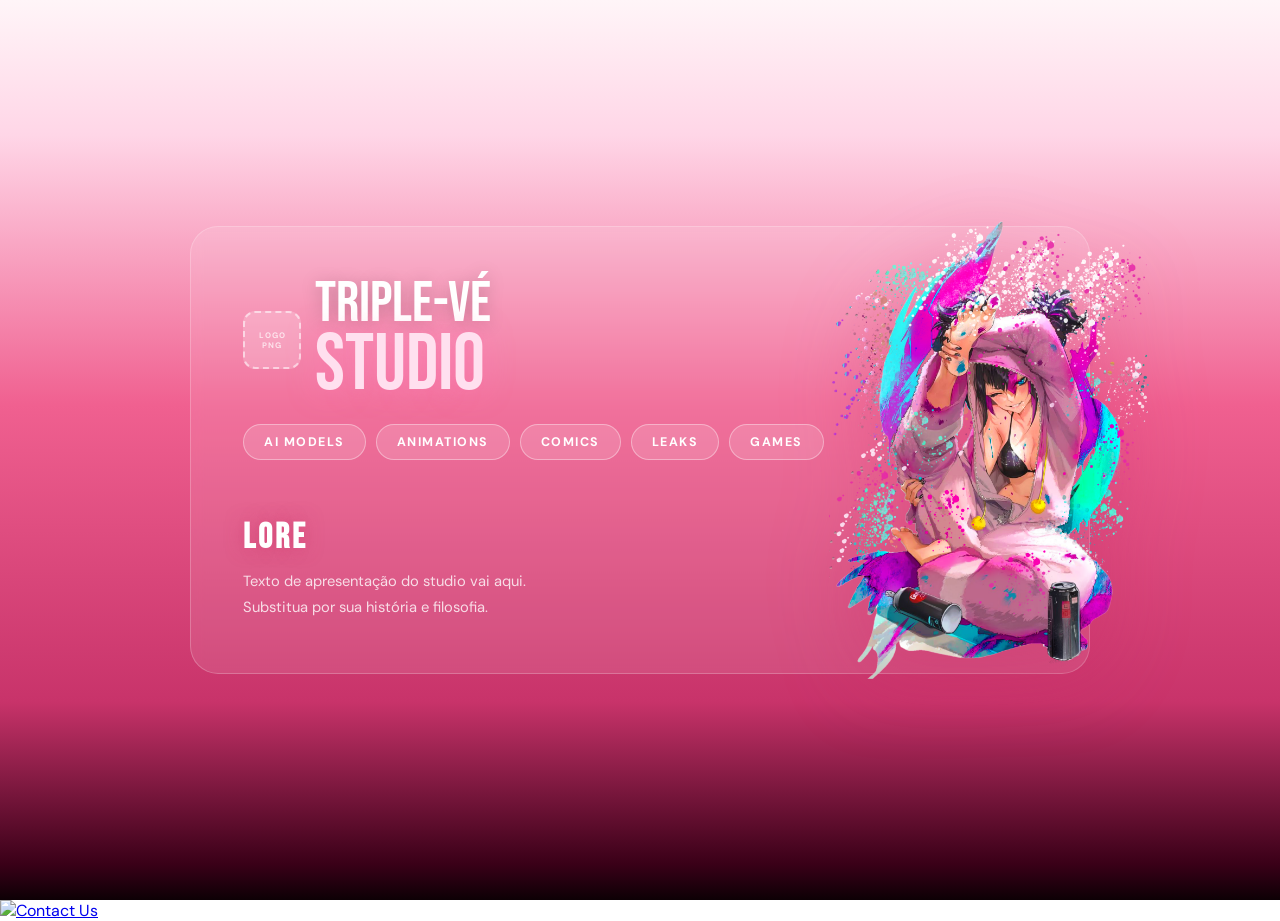
==== index.html @ 4a8bce0b "Update index.html" ====
<!DOCTYPE html>
<html lang="en">
<head>
    <meta charset="UTF-8">
    <meta name="viewport" content="width=device-width, initial-scale=1.0">
    <title>Triple-vé Studio</title>
    <link rel="stylesheet" href="style.css">
</head>
<body>

<div class="home-wrapper">

    <!-- Card central com personagem saindo pela direita -->
    <div class="home-card">

        <!-- Lado esquerdo: título + nav + lore -->
        <div class="home-card-left">
            <a href="index.html" class="plaque-home">
                <div class="plaque-placeholder">LOGO<br>PNG</div>
                <div class="home-title">
                    Triple-vé<br><strong>Studio</strong>
                </div>
            </a>

            <nav class="home-nav">
                <a href="ai-models.html" class="btn">AI Models</a>
                <a href="animations.html" class="btn">Animations</a>
                <a href="comics.html" class="btn">Comics</a>
                <a href="leaks.html" class="btn">Leaks</a>
                <a href="games.html" class="btn">Games</a>
            </nav>

            <div style="margin-top:32px;">
                <h2 style="font-family:'Bebas Neue',sans-serif;font-size:2.2rem;color:#fff;letter-spacing:3px;margin-bottom:10px;text-shadow:0 0 18px rgba(200,50,100,0.5);">LORE</h2>
                <p class="page-desc">Texto de apresentação do studio vai aqui.<br>Substitua por sua história e filosofia.</p>
            </div>
        </div>

        <!-- Personagem: metade dentro, metade fora do card, lado direito -->
        <div class="home-card-character">
            <img src="mascot_home.png" alt="Triple-vé Mascot">
        </div>

    </div>

</div>

<!-- Contact fixo -->
<a href="contact.html">
    <img src="contact_girls.png" class="contact-fixed" alt="Contact Us">
</a>

</body>
</html>
---- style.css ----
@import url('https://fonts.googleapis.com/css2?family=Bebas+Neue&family=DM+Sans:wght@400;700&display=swap');

/* ── Reset ─────────────────────────────────────────── */
*, *::before, *::after { box-sizing: border-box; margin: 0; padding: 0; }

/* ── Gradiente global ───────────────────────────────── */
body, html {
    min-height: 100%;
    font-family: 'DM Sans', sans-serif;
    background: linear-gradient(
        to bottom,
        #fff5f8 0%,
        #ffd6e7 15%,
        #f06090 45%,
        #c8336a 78%,
        #3a0018 96%,
        #0d0005 100%
    );
    background-attachment: fixed;
}

/* ── Contact fixo — menos colado no canto ───────────── */
.contact-fixed-placeholder {
    position: fixed;
    bottom: 32px;
    right: 60px;      /* menos extremo que 24px */
    z-index: 999;
    width: 100px;
    height: 100px;
    background: rgba(255,255,255,0.15);
    border: 2px dashed rgba(255,255,255,0.5);
    border-radius: 16px;
    display: flex;
    flex-direction: column;
    align-items: center;
    justify-content: center;
    color: white;
    font-size: 0.62rem;
    font-weight: 700;
    letter-spacing: 1px;
    text-transform: uppercase;
    text-align: center;
    text-decoration: none;
    gap: 5px;
    transition: background 0.25s, transform 0.2s;
}
.contact-fixed-placeholder span.icon { font-size: 1.5rem; }
.contact-fixed-placeholder:hover {
    background: rgba(255,80,140,0.35);
    transform: translateY(-4px);
}

/* ════════════════════════════════════════════════════
   HOME PAGE — card central, personagem à direita
════════════════════════════════════════════════════ */
.home-wrapper {
    min-height: 100vh;
    display: flex;
    align-items: center;
    justify-content: center;
    padding: 48px 40px;
}

/* Card principal — glassmorphism */
.home-card {
    position: relative;
    display: flex;
    align-items: center;
    max-width: 900px;
    width: 100%;
    background: rgba(255,255,255,0.11);
    backdrop-filter: blur(6px);
    -webkit-backdrop-filter: blur(6px);
    border: 1px solid rgba(255,255,255,0.22);
    border-radius: 28px;
    padding: 52px 280px 52px 52px; /* espaço à direita para a personagem */
    overflow: visible;
}

/* Conteúdo esquerdo */
.home-card-left {
    display: flex;
    flex-direction: column;
    gap: 24px;
    z-index: 2;
    flex: 1;
}

/* Plaquinha + título */
.plaque-home {
    display: flex;
    align-items: center;
    gap: 14px;
    text-decoration: none;
    transition: transform 0.25s;
}
.plaque-home:hover { transform: translateY(-3px); }
.plaque-placeholder {
    width: 58px;
    height: 58px;
    background: rgba(255,255,255,0.2);
    border: 2px dashed rgba(255,255,255,0.55);
    border-radius: 12px;
    display: flex;
    align-items: center;
    justify-content: center;
    font-size: 0.5rem;
    color: rgba(255,255,255,0.7);
    font-weight: 700;
    letter-spacing: 1px;
    text-transform: uppercase;
    text-align: center;
    flex-shrink: 0;
}
.home-title {
    font-family: 'Bebas Neue', sans-serif;
    font-size: 3.6rem;
    line-height: 0.88;
    color: #fff;
    text-shadow: 0 2px 18px rgba(0,0,0,0.2);
}
.home-title strong {
    display: block;
    font-size: 5rem;
    color: #ffe0ef;
    text-shadow: 0 0 28px rgba(255,120,180,0.55);
    font-weight: 400;
}

/* Nav */
.home-nav {
    display: flex;
    flex-wrap: nowrap;
    gap: 10px;
}

/* Personagem: metade dentro, metade fora do card, lado direito */
.home-card-character {
    position: absolute;
    right: -60px;       /* vaza para fora do card */
    top: 50%;
    transform: translateY(-50%);
    width: 320px;
    z-index: 3;
    pointer-events: none;
    filter: drop-shadow(0 16px 40px rgba(200,40,100,0.35));
}
.home-card-character img {
    width: 100%;
    height: auto;
    display: block;
}

/* ════════════════════════════════════════════════════
   PÁGINAS INTERNAS
════════════════════════════════════════════════════ */
.page-wrapper {
    min-height: 100vh;
    display: flex;
    flex-direction: column;
    padding-bottom: 100px;
}

/* Topbar */
.topbar {
    display: flex;
    align-items: center;
    gap: 28px;
    padding: 28px 60px 20px;
    z-index: 10;
}
.topbar-logo {
    display: flex;
    align-items: center;
    gap: 10px;
    text-decoration: none;
    transition: transform 0.22s;
    flex-shrink: 0;
}
.topbar-logo:hover { transform: translateY(-2px); }
.topbar-logo-placeholder {
    width: 44px;
    height: 44px;
    background: rgba(255,255,255,0.18);
    border: 2px dashed rgba(255,255,255,0.5);
    border-radius: 10px;
    display: flex;
    align-items: center;
    justify-content: center;
    font-size: 0.5rem;
    color: rgba(255,255,255,0.7);
    font-weight: 700;
    letter-spacing: 1px;
    text-transform: uppercase;
    text-align: center;
}
.topbar-title {
    font-family: 'Bebas Neue', sans-serif;
    font-size: 1.4rem;
    color: #fff;
    line-height: 1;
    text-shadow: 0 0 14px rgba(200,50,100,0.4);
}
.topbar-title span { color: #ffd0e8; }
.topbar-nav { display: flex; gap: 10px; flex-wrap: nowrap; }

/* Botões */
.btn {
    background: rgba(255,255,255,0.14);
    color: white;
    text-decoration: none;
    padding: 9px 20px;
    border-radius: 30px;
    font-weight: 700;
    font-size: 0.78rem;
    letter-spacing: 1.5px;
    text-transform: uppercase;
    border: 1.5px solid rgba(255,255,255,0.38);
    transition: background 0.22s, transform 0.18s, border-color 0.22s;
    white-space: nowrap;
}
.btn:hover {
    background: rgba(220,50,110,0.5);
    border-color: rgba(255,200,230,0.65);
    transform: translateY(-3px);
}
.btn.active {
    background: rgba(220,50,110,0.38);
    border-color: rgba(255,255,255,0.6);
}

/* Layout body das páginas internas */
.page-body {
    display: flex;
    flex: 1;
    gap: 0;
    padding: 0 60px;
    position: relative;
}

.page-left {
    width: 300px;
    flex-shrink: 0;
    padding-right: 40px;
    z-index: 2;
}
.page-section-title {
    font-family: 'Bebas Neue', sans-serif;
    font-size: 3.8rem;
    color: #fff;
    letter-spacing: 2px;
    line-height: 0.9;
    margin-bottom: 20px;
    text-shadow: 0 0 22px rgba(200,50,100,0.45);
}
.page-desc {
    color: rgba(255,255,255,0.8);
    font-size: 0.92rem;
    line-height: 1.75;
}
.page-right {
    flex: 1;
    z-index: 2;
}

/* ── AI MODELS: diagonal, mais centralizado ─────── */
.models-diagonal {
    display: flex;
    flex-direction: column;
    gap: 48px;
    padding-top: 8px;
    /* centraliza no espaço disponível */
    align-items: center;
}

.model-duo {
    display: flex;
    align-items: center;
    gap: 32px;
    width: 90%;          /* não vai até a borda */
}
.model-duo--left  { align-self: flex-start; margin-left: 5%; }
.model-duo--right { align-self: flex-end;   margin-right: 5%; }

/* Foto maior */
.model-big-thumb {
    flex-shrink: 0;
    width: 260px;
    height: 320px;
    background: rgba(255,255,255,0.12);
    border: 2px dashed rgba(255,255,255,0.4);
    border-radius: 18px;
    display: flex;
    align-items: center;
    justify-content: center;
    font-size: 0.65rem;
    color: rgba(255,255,255,0.6);
    font-weight: 700;
    text-transform: uppercase;
    letter-spacing: 1px;
    text-align: center;
    overflow: hidden;
}
.model-big-thumb img {
    width: 100%;
    height: 100%;
    object-fit: cover;
    border-radius: 16px;
}

.model-duo-info {
    display: flex;
    flex-direction: column;
    gap: 10px;
}
.model-duo-name {
    font-family: 'Bebas Neue', sans-serif;
    font-size: 2.6rem;
    color: #fff;
    letter-spacing: 2px;
    line-height: 1;
    text-shadow: 0 0 16px rgba(200,50,100,0.4);
}
.model-duo-desc {
    color: rgba(255,255,255,0.75);
    font-size: 0.88rem;
    line-height: 1.6;
    max-width: 240px;
}
.model-links { display: flex; gap: 10px; flex-wrap: wrap; }
.model-link {
    font-size: 0.72rem;
    font-weight: 700;
    letter-spacing: 1px;
    text-transform: uppercase;
    color: #fff;
    text-decoration: none;
    padding: 6px 16px;
    border-radius: 20px;
    border: 1.5px solid rgba(255,255,255,0.35);
    background: rgba(255,255,255,0.1);
    transition: background 0.2s, transform 0.15s;
}
.model-link:hover {
    background: rgba(220,50,110,0.45);
    transform: translateY(-2px);
}

/* ── ANIMATIONS ─────────────────────────────────── */
.anim-showcase {
    display: grid;
    grid-template-columns: 1fr 1fr;
    gap: 16px;
}
.anim-slot {
    background: rgba(255,255,255,0.1);
    border: 2px dashed rgba(255,255,255,0.35);
    border-radius: 14px;
    aspect-ratio: 16/9;
    display: flex;
    align-items: center;
    justify-content: center;
    color: rgba(255,255,255,0.55);
    font-size: 0.7rem;
    font-weight: 700;
    text-transform: uppercase;
    letter-spacing: 1px;
    text-align: center;
}

/* ── COMICS ─────────────────────────────────────── */
.comics-grid {
    display: grid;
    grid-template-columns: repeat(3, 1fr);
    gap: 12px;
}
.comic-panel {
    background: rgba(255,255,255,0.1);
    border: 2px dashed rgba(255,255,255,0.3);
    border-radius: 10px;
    aspect-ratio: 3/4;
    display: flex;
    align-items: center;
    justify-content: center;
    color: rgba(255,255,255,0.5);
    font-size: 0.65rem;
    font-weight: 700;
    text-transform: uppercase;
    letter-spacing: 1px;
}

/* ── SNEAK PEEKS ─────────────────────────────────── */
.sneak-frame {
    background: rgba(255,255,255,0.08);
    border: 2px solid rgba(255,200,230,0.35);
    border-radius: 20px;
    padding: 24px;
    box-shadow: 0 0 40px rgba(220,50,110,0.2), inset 0 0 30px rgba(255,255,255,0.04);
}
.sneak-grid {
    display: grid;
    grid-template-columns: 1fr 1fr;
    gap: 14px;
}
.sneak-slot {
    background: rgba(255,255,255,0.1);
    border: 2px dashed rgba(255,200,230,0.4);
    border-radius: 12px;
    aspect-ratio: 16/10;
    display: flex;
    align-items: center;
    justify-content: center;
    color: rgba(255,220,235,0.6);
    font-size: 0.65rem;
    font-weight: 700;
    text-transform: uppercase;
    letter-spacing: 1px;
}

/* ── GAMES ───────────────────────────────────────── */
.games-embed-area { display: flex; flex-direction: column; gap: 16px; }
.games-embed-slot {
    background: rgba(255,255,255,0.08);
    border: 2px dashed rgba(255,255,255,0.3);
    border-radius: 16px;
    height: 200px;
    display: flex;
    align-items: center;
    justify-content: center;
    color: rgba(255,255,255,0.5);
    font-size: 0.72rem;
    font-weight: 700;
    text-transform: uppercase;
    letter-spacing: 1px;
    text-align: center;
}
.games-embed-slot iframe {
    width: 100%;
    height: 100%;
    border: none;
    border-radius: 14px;
}

/* ── Responsivo ──────────────────────────────────── */
@media (max-width: 900px) {
    .home-card { padding: 40px 40px 220px 40px; }
    .home-card-character { right: 50%; top: auto; bottom: -60px; transform: translateX(50%); width: 260px; }
    .page-body { flex-direction: column; padding: 0 24px; }
    .page-left { width: 100%; padding-right: 0; margin-bottom: 28px; }
    .topbar { padding: 20px 24px 14px; flex-wrap: wrap; }
    .model-duo { flex-direction: column; width: 100%; }
    .model-duo--left, .model-duo--right { align-self: center; margin: 0; }
    .comics-grid { grid-template-columns: repeat(2,1fr); }
    .anim-showcase { grid-template-columns: 1fr; }
}
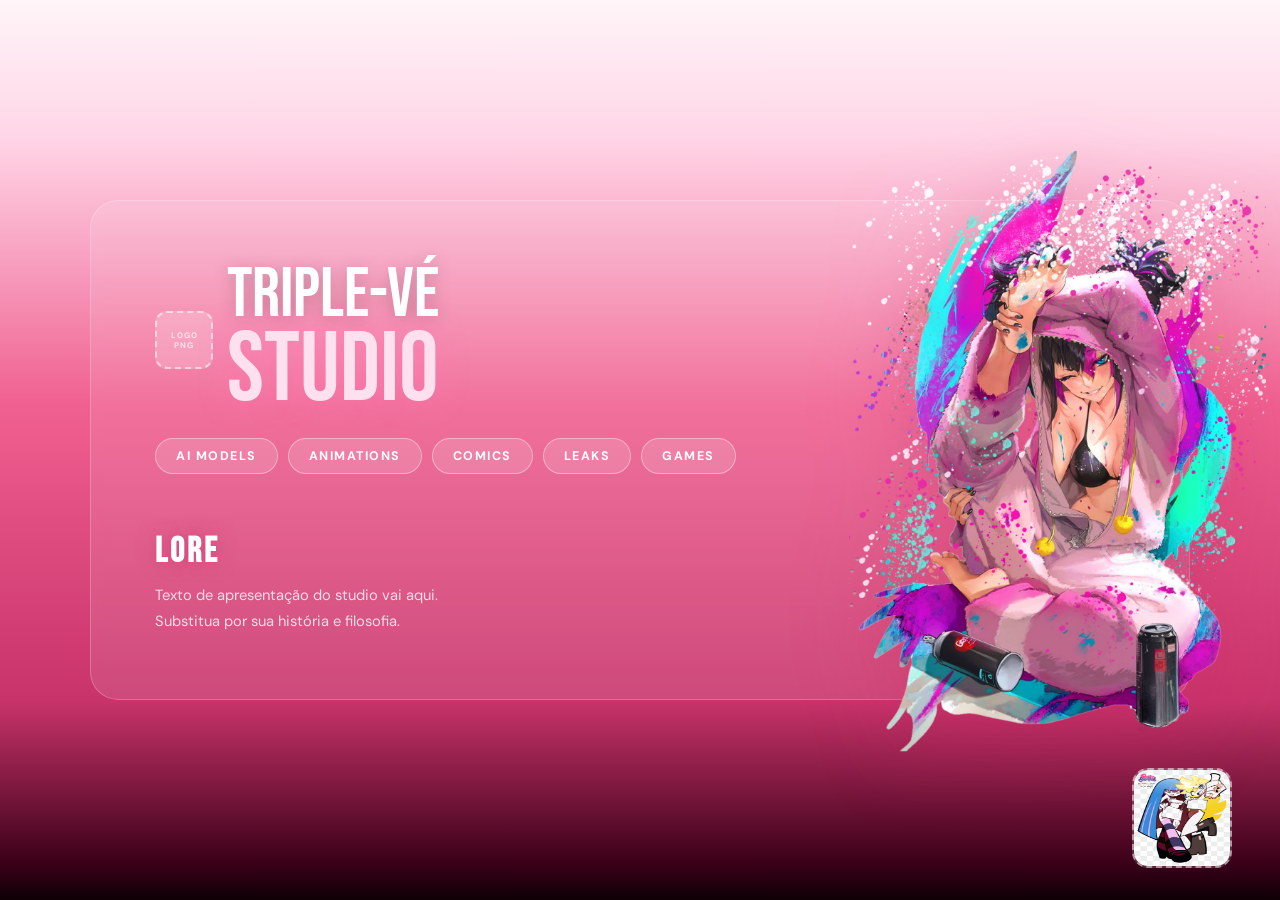
==== commit 8a954a9a: "Update index.html" ====
--- a/index.html
+++ b/index.html
@@ -47,7 +47,7 @@
 
 <!-- Contact fixo -->
 <a href="contact.html">
-    <img src="contact_girls.png" class="contact-fixed" alt="Contact Us">
+  <img src="contact_girls.png" class="contact-fixed-placeholder" alt="Contact Us">
 </a>
 
 </body>
--- a/style.css
+++ b/style.css
@@ -19,14 +19,17 @@
     background-attachment: fixed;
 }
 
-/* ── Contact fixo — menos colado no canto ───────────── */
+/* ── Contact fixo — canto inferior direito, sempre visível ── */
 .contact-fixed-placeholder {
-    position: fixed;
-    bottom: 32px;
-    right: 60px;      /* menos extremo que 24px */
-    z-index: 999;
+    position: fixed !important;
+    bottom: 32px !important;
+    right: 48px !important;
+    left: auto !important;
+    top: auto !important;
+    z-index: 9999;
     width: 100px;
     height: 100px;
+    transform: none !important;
     background: rgba(255,255,255,0.15);
     border: 2px dashed rgba(255,255,255,0.5);
     border-radius: 16px;
@@ -59,6 +62,7 @@
     align-items: center;
     justify-content: center;
     padding: 48px 40px;
+    position: static;
 }
 
 /* Card principal — glassmorphism */
@@ -66,14 +70,14 @@
     position: relative;
     display: flex;
     align-items: center;
-    max-width: 900px;
+    max-width: 1100px;
     width: 100%;
     background: rgba(255,255,255,0.11);
     backdrop-filter: blur(6px);
     -webkit-backdrop-filter: blur(6px);
     border: 1px solid rgba(255,255,255,0.22);
     border-radius: 28px;
-    padding: 52px 280px 52px 52px; /* espaço à direita para a personagem */
+    padding: 64px 360px 64px 64px;
     overflow: visible;
 }
 
@@ -114,14 +118,14 @@
 }
 .home-title {
     font-family: 'Bebas Neue', sans-serif;
-    font-size: 3.6rem;
+    font-size: 4.4rem;
     line-height: 0.88;
     color: #fff;
     text-shadow: 0 2px 18px rgba(0,0,0,0.2);
 }
 .home-title strong {
     display: block;
-    font-size: 5rem;
+    font-size: 6.2rem;
     color: #ffe0ef;
     text-shadow: 0 0 28px rgba(255,120,180,0.55);
     font-weight: 400;
@@ -137,10 +141,10 @@
 /* Personagem: metade dentro, metade fora do card, lado direito */
 .home-card-character {
     position: absolute;
-    right: -60px;       /* vaza para fora do card */
+    right: -80px;
     top: 50%;
     transform: translateY(-50%);
-    width: 320px;
+    width: 420px;
     z-index: 3;
     pointer-events: none;
     filter: drop-shadow(0 16px 40px rgba(200,40,100,0.35));
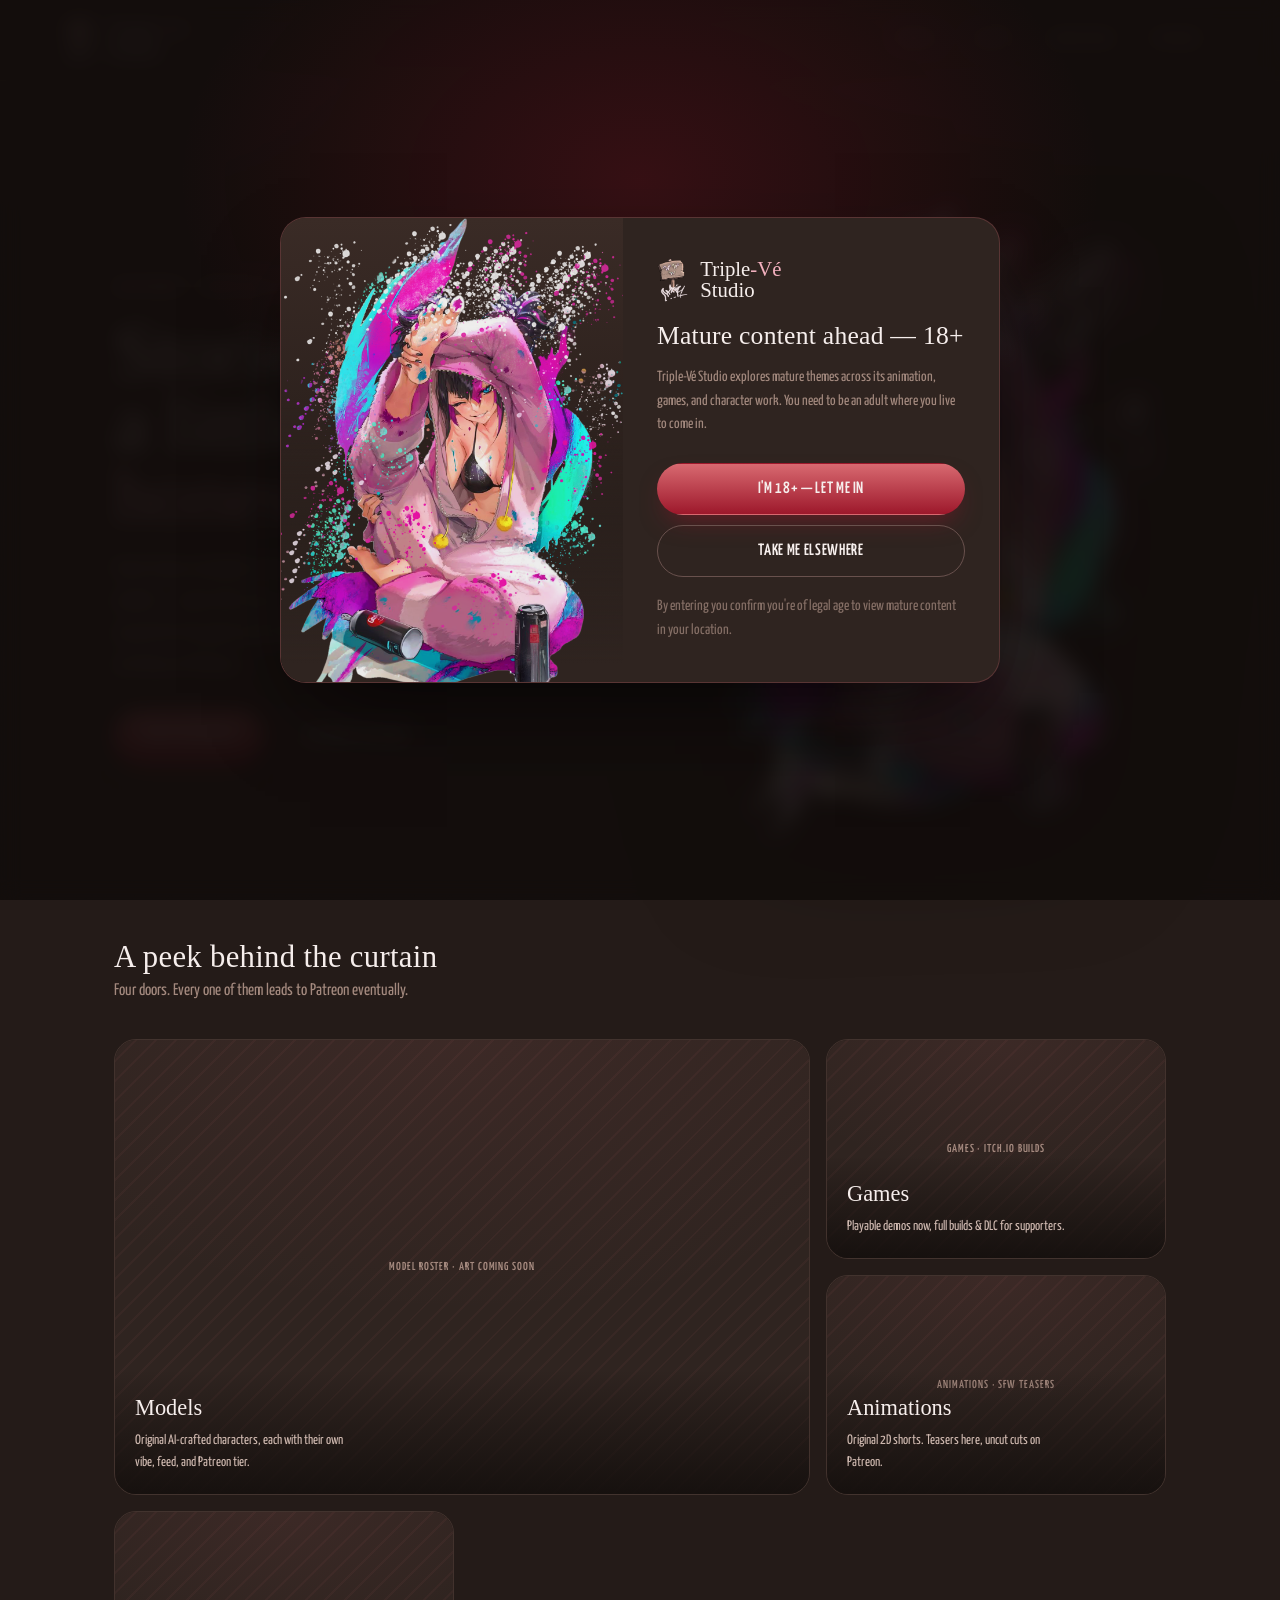
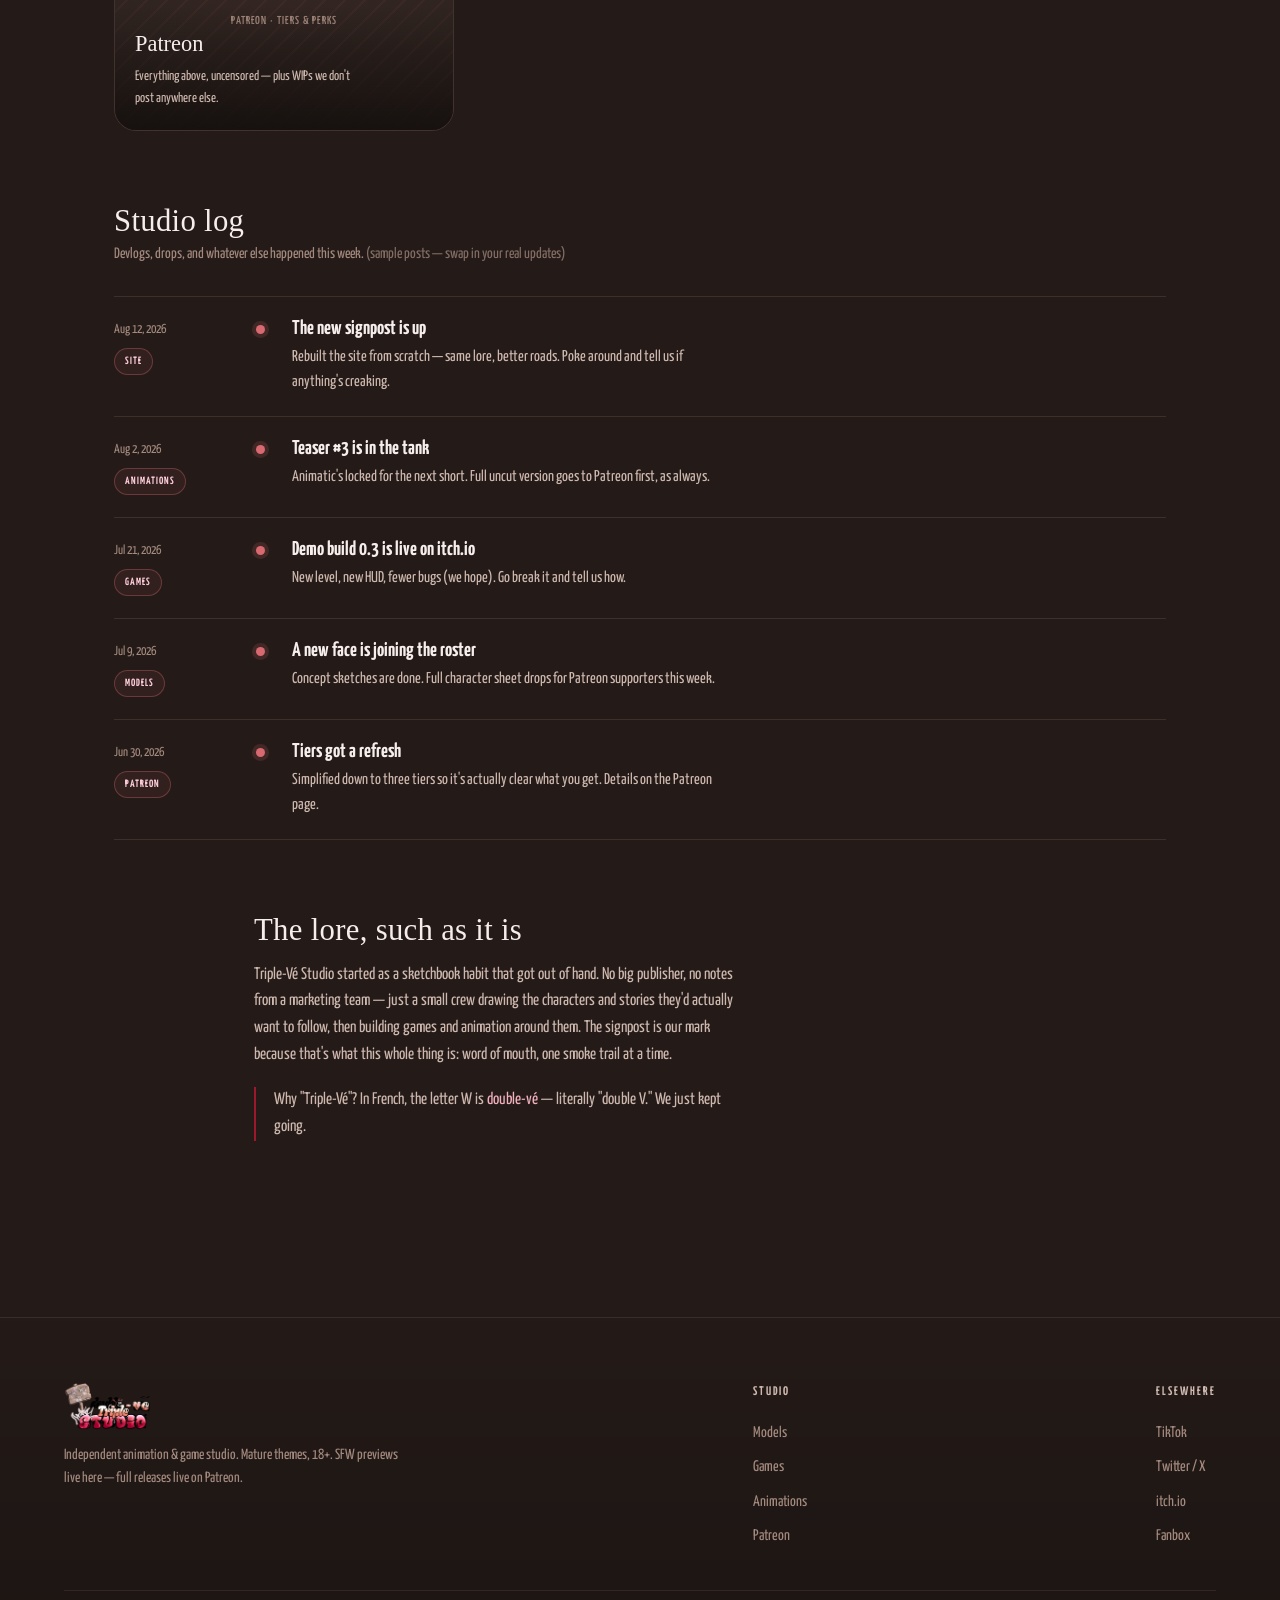
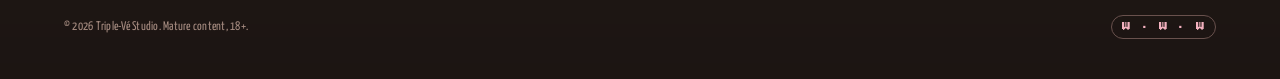
==== commit 1aab0baf: "Add files via upload" ====
--- a/index.html
+++ b/index.html
@@ -1,54 +1,224 @@
 <!DOCTYPE html>
 <html lang="en">
 <head>
-    <meta charset="UTF-8">
-    <meta name="viewport" content="width=device-width, initial-scale=1.0">
-    <title>Triple-vé Studio</title>
-    <link rel="stylesheet" href="style.css">
+<meta charset="UTF-8">
+<meta name="viewport" content="width=device-width, initial-scale=1.0">
+<title>Triple-Vé Studio — Indie Animation &amp; Game Studio</title>
+<meta name="description" content="Triple-Vé Studio: independent animation, games, and original character models — plus the studio log. SFW peeks here, full releases on Patreon. Mature themes, 18+.">
+<link rel="icon" type="image/png" sizes="32x32" href="assets/img/favicon-32.png">
+<link rel="icon" type="image/png" sizes="16x16" href="assets/img/favicon-16.png">
+<link rel="apple-touch-icon" sizes="180x180" href="assets/img/favicon-180.png">
+<link rel="stylesheet" href="assets/css/style.css">
+<link rel="stylesheet" href="assets/css/pages.css">
 </head>
 <body>
 
-<div class="home-wrapper">
-
-    <!-- Card central com personagem saindo pela direita -->
-    <div class="home-card">
-
-        <!-- Lado esquerdo: título + nav + lore -->
-        <div class="home-card-left">
-            <a href="index.html" class="plaque-home">
-                <div class="plaque-placeholder">LOGO<br>PNG</div>
-                <div class="home-title">
-                    Triple-vé<br><strong>Studio</strong>
-                </div>
-            </a>
-
-            <nav class="home-nav">
-                <a href="ai-models.html" class="btn">AI Models</a>
-                <a href="animations.html" class="btn">Animations</a>
-                <a href="comics.html" class="btn">Comics</a>
-                <a href="leaks.html" class="btn">Leaks</a>
-                <a href="games.html" class="btn">Games</a>
-            </nav>
-
-            <div style="margin-top:32px;">
-                <h2 style="font-family:'Bebas Neue',sans-serif;font-size:2.2rem;color:#fff;letter-spacing:3px;margin-bottom:10px;text-shadow:0 0 18px rgba(200,50,100,0.5);">LORE</h2>
-                <p class="page-desc">Texto de apresentação do studio vai aqui.<br>Substitua por sua história e filosofia.</p>
-            </div>
-        </div>
-
-        <!-- Personagem: metade dentro, metade fora do card, lado direito -->
-        <div class="home-card-character">
-            <img src="mascot_home.png" alt="Triple-vé Mascot">
-        </div>
-
-    </div>
-
+<!-- ═══ AGE GATE ═══ -->
+<div class="age-gate" role="dialog" aria-modal="true" aria-labelledby="gate-title">
+  <div class="age-gate-card">
+    <div class="age-gate-art"><img src="assets/img/mascot-home.png" alt="" role="presentation"></div>
+    <div class="age-gate-body">
+      <a href="index.html" class="brand" tabindex="-1" aria-hidden="true">
+        <img src="assets/img/icon.png" alt="">
+        <span class="brand-word">Triple<em>-Vé</em><br>Studio</span>
+      </a>
+      <h2 id="gate-title">Mature content ahead — 18+</h2>
+      <p>Triple-Vé Studio explores mature themes across its animation, games, and character work. You need to be an adult where you live to come in.</p>
+      <div class="age-gate-actions">
+        <button type="button" class="btn btn--accent" data-gate-enter>I'm 18+ — Let me in</button>
+        <button type="button" class="btn btn--ghost" data-gate-exit>Take me elsewhere</button>
+      </div>
+      <p class="age-gate-fine">By entering you confirm you're of legal age to view mature content in your location.</p>
+    </div>
+  </div>
 </div>
 
-<!-- Contact fixo -->
-<a href="contact.html">
-  <img src="contact_girls.png" class="contact-fixed-placeholder" alt="Contact Us">
+<!-- ═══ HEADER ═══ -->
+<header class="site-header">
+  <a href="index.html" class="brand">
+    <img src="assets/img/icon.png" alt="">
+    <span class="brand-word">Triple<em>-Vé</em><br>Studio</span>
+  </a>
+  <button class="nav-toggle" aria-label="Toggle menu"><span></span></button>
+  <nav class="nav">
+    <a href="models.html">Models</a>
+    <a href="games.html">Games</a>
+    <a href="animations.html">Animations</a>
+    <a href="patreon.html" class="nav-cta">Patreon</a>
+  </nav>
+</header>
+
+<main>
+
+  <!-- ═══ HERO ═══ -->
+  <section class="hero">
+    <div class="hero-copy">
+      <p class="hero-kicker">Independent · Animation &amp; Game Studio · 18+</p>
+      <h1 class="hero-title">Stories drawn<br>a little too <em>honestly.</em></h1>
+      <p class="hero-lead">
+        Hand-drawn animation, character-driven games, and original models —
+        made after hours, funded by whoever sticks around for the good stuff.
+        What's here is the SFW cut. The rest lives on Patreon.
+      </p>
+      <div class="hero-actions">
+        <a href="patreon.html" class="btn btn--accent">Join the Patreon</a>
+        <a href="#peek" class="btn btn--ghost">See what we make ↓</a>
+      </div>
+    </div>
+    <div class="hero-art">
+      <img src="assets/img/mascot-home.png" alt="Triple-Vé Studio mascot, the studio's home key art">
+    </div>
+  </section>
+
+  <!-- ═══ PEEK STRIP ═══ -->
+  <section class="peek container" id="peek">
+    <h2>A peek behind the curtain</h2>
+    <p class="peek-sub">Four doors. Every one of them leads to Patreon eventually.</p>
+
+    <div class="peek-shelf">
+      <a class="peek-tile peek-tile--wide" href="models.html">
+        <span class="peek-tile-media" data-placeholder="Model roster · art coming soon"></span>
+        <span class="peek-tile-label">
+          <span class="peek-tile-name">Models</span>
+          <span class="peek-tile-desc">Original AI-crafted characters, each with their own vibe, feed, and Patreon tier.</span>
+        </span>
+      </a>
+      <a class="peek-tile" href="games.html">
+        <span class="peek-tile-media" data-placeholder="Games · itch.io builds"></span>
+        <span class="peek-tile-label">
+          <span class="peek-tile-name">Games</span>
+          <span class="peek-tile-desc">Playable demos now, full builds &amp; DLC for supporters.</span>
+        </span>
+      </a>
+      <a class="peek-tile" href="animations.html">
+        <span class="peek-tile-media" data-placeholder="Animations · SFW teasers"></span>
+        <span class="peek-tile-label">
+          <span class="peek-tile-name">Animations</span>
+          <span class="peek-tile-desc">Original 2D shorts. Teasers here, uncut cuts on Patreon.</span>
+        </span>
+      </a>
+      <a class="peek-tile" href="patreon.html">
+        <span class="peek-tile-media" data-placeholder="Patreon · tiers &amp; perks"></span>
+        <span class="peek-tile-label">
+          <span class="peek-tile-name">Patreon</span>
+          <span class="peek-tile-desc">Everything above, uncensored — plus WIPs we don't post anywhere else.</span>
+        </span>
+      </a>
+    </div>
+  </section>
+
+  <!-- ═══ STUDIO LOG — the landing page doubles as the news page ═══ -->
+  <section class="studio-log container" id="log">
+    <div class="log-head">
+      <h2>Studio log</h2>
+      <p class="log-sub">Devlogs, drops, and whatever else happened this week. <span class="log-note">(sample posts — swap in your real updates)</span></p>
+    </div>
+
+    <ul class="log-list">
+      <li class="log-post">
+        <div class="log-meta">
+          <time>Aug 12, 2026</time>
+          <span class="log-tag">Site</span>
+        </div>
+        <div class="log-body">
+          <h3>The new signpost is up</h3>
+          <p>Rebuilt the site from scratch — same lore, better roads. Poke around and tell us if anything's creaking.</p>
+        </div>
+      </li>
+      <li class="log-post">
+        <div class="log-meta">
+          <time>Aug 2, 2026</time>
+          <span class="log-tag">Animations</span>
+        </div>
+        <div class="log-body">
+          <h3>Teaser #3 is in the tank</h3>
+          <p>Animatic's locked for the next short. Full uncut version goes to Patreon first, as always.</p>
+        </div>
+      </li>
+      <li class="log-post">
+        <div class="log-meta">
+          <time>Jul 21, 2026</time>
+          <span class="log-tag">Games</span>
+        </div>
+        <div class="log-body">
+          <h3>Demo build 0.3 is live on itch.io</h3>
+          <p>New level, new HUD, fewer bugs (we hope). Go break it and tell us how.</p>
+        </div>
+      </li>
+      <li class="log-post">
+        <div class="log-meta">
+          <time>Jul 9, 2026</time>
+          <span class="log-tag">Models</span>
+        </div>
+        <div class="log-body">
+          <h3>A new face is joining the roster</h3>
+          <p>Concept sketches are done. Full character sheet drops for Patreon supporters this week.</p>
+        </div>
+      </li>
+      <li class="log-post">
+        <div class="log-meta">
+          <time>Jun 30, 2026</time>
+          <span class="log-tag">Patreon</span>
+        </div>
+        <div class="log-body">
+          <h3>Tiers got a refresh</h3>
+          <p>Simplified down to three tiers so it's actually clear what you get. Details on the Patreon page.</p>
+        </div>
+      </li>
+    </ul>
+  </section>
+
+  <!-- ═══ LORE ═══ -->
+  <section class="lore container">
+    <h2>The lore, such as it is</h2>
+    <p>
+      Triple-Vé Studio started as a sketchbook habit that got out of hand.
+      No big publisher, no notes from a marketing team — just a small crew drawing
+      the characters and stories they'd actually want to follow, then building
+      games and animation around them. The signpost is our mark because that's
+      what this whole thing is: word of mouth, one smoke trail at a time.
+    </p>
+    <p class="lore-aside">
+      Why "Triple-Vé"? In French, the letter W is <em>double-vé</em> — literally
+      "double V." We just kept going.
+    </p>
+  </section>
+
+</main>
+
+<!-- ═══ FOOTER ═══ -->
+<footer class="site-footer">
+  <div class="footer-grid">
+    <div class="footer-brand">
+      <img src="assets/img/logo.png" alt="Triple-Vé Studio">
+      <p>Independent animation &amp; game studio. Mature themes, 18+. SFW previews live here — full releases live on Patreon.</p>
+    </div>
+    <div class="footer-col">
+      <h4>Studio</h4>
+      <a href="models.html">Models</a>
+      <a href="games.html">Games</a>
+      <a href="animations.html">Animations</a>
+      <a href="patreon.html">Patreon</a>
+    </div>
+    <div class="footer-col">
+      <h4>Elsewhere</h4>
+      <a href="#" target="_blank" rel="noopener">TikTok</a>
+      <a href="#" target="_blank" rel="noopener">Twitter / X</a>
+      <a href="#" target="_blank" rel="noopener">itch.io</a>
+      <a href="#" target="_blank" rel="noopener">Fanbox</a>
+    </div>
+  </div>
+  <div class="footer-bottom">
+    <span>© 2026 Triple-Vé Studio. Mature content, 18+.</span>
+    <span class="tag">W · W · W</span>
+  </div>
+</footer>
+
+<a href="patreon.html#contact" class="contact-fab" data-particles>
+  <span class="fab-chip">Contact us</span>
+  <img class="fab-art" src="assets/img/contact-cta.png" alt="Contact Triple-Vé Studio">
 </a>
 
+<script src="assets/js/main.js"></script>
 </body>
 </html>
--- a/assets/css/style.css
+++ b/assets/css/style.css
@@ -0,0 +1,364 @@
+/* ════════════════════════════════════════════════════════════════
+   TRIPLE-VÉ STUDIO — Design System
+   Source of truth: Triple_Ve_Studio__Brand_Book.pdf (v.01)
+   Fonts:  Yanone Kaffeesatz (body/UI) · Fontdiner Swanky (display)
+           SGK100 stands in as Press Start 2P until the licensed
+           pixel font ships — see "GAMING FEATURES" block below.
+════════════════════════════════════════════════════════════════ */
+
+@import url('https://fonts.googleapis.com/css2?family=Yanone+Kaffeesatz:wght@300;400;500;600;700&family=Fontdiner+Swanky&family=Press+Start+2P&display=swap');
+
+:root{
+  /* ── Neutrals — Browns (brand book §03) ──────────────────── */
+  --brown-950:#241b18;   /* extended: near-black ink, page bg   */
+  --brown-900:#2f2420;   /* extended: elevated ink              */
+  --brown-800:#50413c;   /* brand — panels, header fill         */
+  --brown-700:#69514d;   /* brand — borders, secondary surfaces */
+  --brown-600:#896b60;   /* brand — muted icons, dividers       */
+  --brown-400:#bea497;   /* brand — muted text on dark          */
+  --brown-300:#cdb7ae;   /* brand — secondary text on dark      */
+  --brown-200:#e2d3ce;   /* brand — text on light surfaces      */
+  --brown-100:#f6eeec;   /* brand — page bg (light surfaces)    */
+
+  /* ── Accents — Pinks (brand book §03) ─────────────────────── */
+  --pink-100:#f2e0d2;
+  --pink-200:#facad6;
+  --pink-300:#f2b0be;
+  --pink-400:#e6909b;
+  --pink-500:#d86970;
+  --pink-900:#9d182b;
+
+  /* ── Semantic tokens ───────────────────────────────────────── */
+  --bg:            var(--brown-950);
+  --bg-elevated:   var(--brown-900);
+  --surface:       var(--brown-800);
+  --surface-line:  var(--brown-700);
+  --text-hi:       var(--brown-100);
+  --text-lo:       var(--brown-300);
+  --text-muted:    #a3897e;
+  --accent:        var(--pink-500);
+  --accent-strong: var(--pink-900);
+  --accent-soft:   var(--pink-200);
+  --on-accent:     var(--brown-100);
+
+  /* ── Type ──────────────────────────────────────────────────── */
+  --font-display:'Fontdiner Swanky', 'Georgia', serif;
+  --font-body:'Yanone Kaffeesatz', 'Segoe UI', sans-serif;
+  --font-pixel:'Press Start 2P', monospace; /* SGK100 stand-in */
+
+  --fs-display: clamp(3rem, 3.4vw + 2rem, 5.6rem);
+  --fs-h1:      clamp(2.1rem, 1.6vw + 1.6rem, 3.1rem);
+  --fs-h2:      clamp(1.5rem, .9vw + 1.2rem, 2rem);
+  --fs-lead:    clamp(1.05rem, .3vw + 1rem, 1.25rem);
+  --fs-body:    1.05rem;
+  --fs-small:   .86rem;
+
+  /* ── Rhythm ────────────────────────────────────────────────── */
+  --radius-lg: 22px;
+  --radius-md: 14px;
+  --radius-sm: 9px;
+  --container: 1180px;
+  --edge: clamp(24px, 5vw, 64px);
+
+  --ease-out: cubic-bezier(.16,1,.3,1);
+}
+
+/* ── Reset ─────────────────────────────────────────────────────── */
+*,*::before,*::after{ box-sizing:border-box; margin:0; padding:0; }
+html{ color-scheme: dark; scroll-behavior:smooth; }
+img{ max-width:100%; display:block; }
+a{ color:inherit; }
+button{ font:inherit; color:inherit; }
+ul{ list-style:none; }
+
+body{
+  min-height:100vh;
+  font-family:var(--font-body);
+  font-size:var(--fs-body);
+  font-weight:400;
+  line-height:1.6;
+  color:var(--text-lo);
+  background: var(--bg);
+  background-image:
+    radial-gradient(60% 50% at 85% -10%, rgba(216,105,112,.14), transparent 60%),
+    radial-gradient(45% 40% at 5% 0%, rgba(190,164,151,.09), transparent 60%);
+  background-attachment: fixed;
+  overflow-x:hidden;
+}
+
+/* Grain — texture the surface belongs to, not decoration bolted on */
+body::before{
+  content:"";
+  position:fixed; inset:0;
+  pointer-events:none;
+  z-index:1;
+  opacity:.05;
+  mix-blend-mode:overlay;
+  background-image:url("data:image/svg+xml,%3Csvg xmlns='http://www.w3.org/2000/svg' width='140' height='140'%3E%3Cfilter id='n'%3E%3CfeTurbulence type='fractalNoise' baseFrequency='0.9' numOctaves='2' stitchTiles='stitch'/%3E%3C/filter%3E%3Crect width='100%25' height='100%25' filter='url(%23n)'/%3E%3C/svg%3E");
+}
+
+/* ── Browser surfaces — themed, not left to defaults ─────────────── */
+::selection{ background:var(--pink-900); color:var(--brown-100); }
+:focus-visible{ outline:2px solid var(--pink-300); outline-offset:3px; border-radius:4px; }
+::-webkit-scrollbar{ width:12px; height:12px; }
+::-webkit-scrollbar-track{ background:var(--brown-950); }
+::-webkit-scrollbar-thumb{ background:var(--brown-700); border-radius:8px; border:3px solid var(--brown-950); }
+::-webkit-scrollbar-thumb:hover{ background:var(--pink-900); }
+
+h1,h2,h3{ font-family:var(--font-display); font-weight:400; color:var(--text-hi); letter-spacing:.01em; line-height:.95; }
+
+.container{ max-width:var(--container); margin-inline:auto; padding-inline:var(--edge); }
+.eyebrow-none{ /* intentionally absent — headings carry their own weight */ }
+
+.visually-hidden{
+  position:absolute; width:1px; height:1px; overflow:hidden;
+  clip:rect(0 0 0 0); white-space:nowrap; border:0; padding:0; margin:-1px;
+}
+
+/* ════════════════════════════════════════════════════════════════
+   BUTTONS & LINKS
+════════════════════════════════════════════════════════════════ */
+.btn{
+  position:relative;
+  display:inline-flex; align-items:center; gap:8px;
+  font-family:var(--font-body); font-weight:600; font-size:1.02rem;
+  letter-spacing:.04em; text-transform:uppercase;
+  padding:12px 26px;
+  border-radius:999px;
+  border:1.5px solid var(--surface-line);
+  background:rgba(246,238,236,.04);
+  color:var(--text-hi);
+  text-decoration:none;
+  cursor:pointer;
+  transition:transform .35s var(--ease-out), border-color .25s, background .25s, box-shadow .35s var(--ease-out);
+  overflow:hidden;
+  isolation:isolate;
+}
+.btn:hover{
+  transform:translateY(-3px);
+  border-color:var(--pink-300);
+  background:rgba(216,105,112,.14);
+  box-shadow:0 14px 30px -12px rgba(157,24,43,.55);
+}
+.btn:active{ transform:translateY(-1px); }
+.btn--accent{
+  background:linear-gradient(180deg, var(--pink-500), var(--accent-strong));
+  border-color:transparent;
+  color:var(--brown-100);
+  box-shadow:0 12px 26px -10px rgba(157,24,43,.6);
+}
+.btn--accent:hover{ box-shadow:0 18px 34px -12px rgba(157,24,43,.75); border-color:transparent; }
+.btn--ghost{ background:transparent; }
+.btn--sm{ padding:8px 18px; font-size:.78rem; }
+
+/* ════════════════════════════════════════════════════════════════
+   SITE HEADER
+════════════════════════════════════════════════════════════════ */
+.site-header{
+  position:sticky; top:0; z-index:40;
+  display:flex; align-items:center; justify-content:space-between;
+  gap:24px;
+  padding:18px var(--edge);
+  background:rgba(36,27,24,.72);
+  backdrop-filter: blur(14px) saturate(1.1);
+  -webkit-backdrop-filter: blur(14px) saturate(1.1);
+  border-bottom:1px solid rgba(137,107,96,.28);
+}
+.brand{
+  display:flex; align-items:center; gap:12px;
+  text-decoration:none;
+  flex-shrink:0;
+}
+.brand img{ height:44px; width:auto; }
+.brand-word{ font-family:var(--font-display); font-size:1.3rem; color:var(--text-hi); line-height:1; }
+.brand-word em{ font-style:normal; color:var(--pink-300); }
+
+.nav{ display:flex; align-items:center; gap:6px; flex-wrap:wrap; }
+.nav a{
+  position:relative;
+  font-weight:600; font-size:.86rem; letter-spacing:.12em; text-transform:uppercase;
+  padding:9px 16px; border-radius:999px;
+  text-decoration:none; color:var(--text-lo);
+  transition:color .2s, background .2s;
+}
+.nav a:hover{ color:var(--text-hi); background:rgba(216,105,112,.12); }
+.nav a.is-active{ color:var(--text-hi); background:rgba(216,105,112,.18); }
+.nav a.is-active::after{
+  content:""; position:absolute; left:16px; right:16px; bottom:3px; height:2px;
+  background:var(--pink-300); border-radius:2px;
+}
+
+.nav-toggle{
+  display:none;
+  width:42px; height:42px; border-radius:12px;
+  border:1.5px solid var(--surface-line); background:rgba(246,238,236,.04);
+  align-items:center; justify-content:center;
+}
+.nav-toggle span, .nav-toggle span::before, .nav-toggle span::after{
+  content:""; display:block; width:18px; height:2px; background:var(--text-hi); position:relative;
+  transition:transform .25s;
+}
+.nav-toggle span::before{ position:absolute; top:-6px; }
+.nav-toggle span::after{ position:absolute; top:6px; }
+
+/* ════════════════════════════════════════════════════════════════
+   FOOTER
+════════════════════════════════════════════════════════════════ */
+.site-footer{
+  position:relative; z-index:2;
+  margin-top:120px;
+  padding:64px var(--edge) 40px;
+  border-top:1px solid rgba(137,107,96,.28);
+  background:linear-gradient(180deg, transparent, rgba(0,0,0,.22));
+}
+.footer-grid{
+  max-width:var(--container); margin-inline:auto;
+  display:flex; flex-wrap:wrap; gap:40px; justify-content:space-between;
+  padding-bottom:36px;
+}
+.footer-brand{ max-width:340px; }
+.footer-brand img{ height:48px; margin-bottom:14px; }
+.footer-brand p{ font-size:.92rem; color:var(--text-muted); }
+.footer-col h4{
+  font-family:var(--font-body); font-weight:700; font-size:.78rem;
+  letter-spacing:.16em; text-transform:uppercase; color:var(--text-lo);
+  margin-bottom:14px;
+}
+.footer-col a{
+  display:block; color:var(--text-muted); text-decoration:none; font-size:.96rem;
+  padding:5px 0; transition:color .2s, transform .2s;
+}
+.footer-col a:hover{ color:var(--pink-300); transform:translateX(3px); }
+.footer-bottom{
+  max-width:var(--container); margin-inline:auto;
+  display:flex; flex-wrap:wrap; gap:12px; justify-content:space-between; align-items:center;
+  padding-top:24px; border-top:1px solid rgba(137,107,96,.2);
+  font-size:.78rem; color:var(--text-muted); letter-spacing:.02em;
+}
+.footer-bottom .tag{
+  display:inline-flex; align-items:center; gap:6px;
+  padding:4px 10px; border-radius:999px; border:1px solid var(--surface-line);
+  font-family:var(--font-pixel); font-size:.55rem; letter-spacing:.02em; color:var(--pink-300);
+}
+
+/* ════════════════════════════════════════════════════════════════
+   CONTACT CTA — floating, site-wide
+════════════════════════════════════════════════════════════════ */
+.contact-fab{
+  position:fixed; right:28px; bottom:28px; z-index:45;
+  display:flex; align-items:flex-end; gap:10px;
+  text-decoration:none;
+  opacity:0; transform:translateY(14px) scale(.94); pointer-events:none;
+  transition:opacity .35s var(--ease-out), transform .35s var(--ease-out);
+}
+.contact-fab.is-visible{ opacity:1; transform:none; pointer-events:auto; }
+.contact-fab .fab-art{
+  width:84px; height:auto;
+  filter:drop-shadow(0 14px 26px rgba(0,0,0,.45));
+  transition:transform .35s var(--ease-out);
+  border-radius:14px;
+}
+.contact-fab .fab-chip{
+  margin-bottom:10px;
+  padding:8px 16px;
+  border-radius:999px;
+  background:rgba(36,27,24,.85);
+  border:1.5px solid var(--pink-900);
+  font-size:.72rem; font-weight:700; letter-spacing:.14em; text-transform:uppercase;
+  color:var(--pink-200);
+  white-space:nowrap;
+  opacity:0; transform:translateX(6px);
+  transition:opacity .25s, transform .25s;
+  backdrop-filter:blur(6px);
+}
+.contact-fab:hover .fab-art{ transform:translateY(-6px) rotate(-3deg); }
+.contact-fab:hover .fab-chip{ opacity:1; transform:translateX(0); }
+
+/* ════════════════════════════════════════════════════════════════
+   AGE GATE
+════════════════════════════════════════════════════════════════ */
+.age-gate{
+  position:fixed; inset:0; z-index:100;
+  display:flex; align-items:center; justify-content:center;
+  padding:24px;
+  background:
+    radial-gradient(60% 60% at 50% 20%, rgba(157,24,43,.25), transparent 60%),
+    rgba(18,13,11,.92);
+  backdrop-filter:blur(10px);
+}
+.age-gate[hidden]{ display:none; }
+.age-gate-card{
+  position:relative;
+  width:min(720px, 100%);
+  display:grid; grid-template-columns: 1fr 1.1fr;
+  align-items:stretch;
+  background:var(--brown-900);
+  border:1px solid rgba(216,105,112,.25);
+  border-radius:26px;
+  overflow:hidden;
+  box-shadow:0 40px 90px -30px rgba(0,0,0,.75);
+}
+.age-gate-art{
+  position:relative;
+  background:
+    linear-gradient(180deg, rgba(36,27,24,0) 40%, var(--brown-900) 96%),
+    linear-gradient(0deg, #1c1512, #3a2b26);
+  overflow:hidden;
+}
+.age-gate-art img{
+  position:absolute; inset:0; width:100%; height:100%; object-fit:cover; object-position:top center;
+  opacity:.92;
+}
+.age-gate-body{ padding:40px 34px; display:flex; flex-direction:column; gap:18px; }
+.age-gate-body .brand{ margin-bottom:4px; }
+.age-gate-body h2{ font-size:1.6rem; }
+.age-gate-body p{ font-size:.92rem; color:var(--text-muted); }
+.age-gate-actions{ display:flex; flex-direction:column; gap:10px; margin-top:8px; }
+.age-gate-actions .btn{ justify-content:center; width:100%; }
+.age-gate-fine{ font-size:.72rem; color:var(--text-muted); opacity:.75; }
+
+@media (max-width:640px){
+  .age-gate-card{ grid-template-columns:1fr; }
+  .age-gate-art{ height:180px; }
+}
+
+/* ════════════════════════════════════════════════════════════════
+   PARTICLES — the signpost's chalky-smoke trail, on click
+════════════════════════════════════════════════════════════════ */
+.particle-field{ position:fixed; inset:0; pointer-events:none; z-index:9000; overflow:hidden; }
+.particle{
+  position:absolute;
+  will-change:transform, opacity;
+  animation: particle-rise var(--dur,900ms) var(--ease-out) forwards;
+  color: var(--pink-200);
+}
+.particle--glyph{ font-family:var(--font-display); font-size:var(--size,14px); text-shadow:0 0 10px rgba(216,105,112,.6); }
+.particle--wisp{
+  width:var(--size,10px); height:var(--size,10px); border-radius:50%;
+  background:radial-gradient(circle, rgba(246,238,236,.95), rgba(246,238,236,0) 70%);
+  filter:blur(.5px);
+}
+@keyframes particle-rise{
+  0%{ transform:translate(0,0) scale(.6) rotate(0deg); opacity:0; }
+  12%{ opacity:1; }
+  100%{ transform:translate(var(--tx,0px), var(--ty,-70px)) scale(1) rotate(var(--rot,20deg)); opacity:0; }
+}
+
+/* ════════════════════════════════════════════════════════════════
+   RESPONSIVE — shared breakpoints
+════════════════════════════════════════════════════════════════ */
+@media (max-width:900px){
+  .nav{
+    position:fixed; inset:74px 0 auto 0; z-index:39;
+    flex-direction:column; align-items:stretch; gap:2px;
+    padding:14px var(--edge) 20px;
+    background:rgba(36,27,24,.97);
+    border-bottom:1px solid rgba(137,107,96,.28);
+    transform:translateY(-8px); opacity:0; pointer-events:none;
+    transition:opacity .2s, transform .2s;
+  }
+  .nav a{ padding:12px 14px; }
+  body.nav-open .nav{ transform:translateY(0); opacity:1; pointer-events:auto; }
+  .nav-toggle{ display:inline-flex; }
+  .contact-fab .fab-art{ width:64px; }
+}
--- a/assets/css/pages.css
+++ b/assets/css/pages.css
@@ -0,0 +1,332 @@
+/* ════════════════════════════════════════════════════════════════
+   Page-level compositions — built on tokens/components in style.css
+════════════════════════════════════════════════════════════════ */
+
+/* ── Placeholder media (used until real art/video ships) ────────── */
+[data-placeholder]{
+  position:relative;
+  display:flex; align-items:center; justify-content:center;
+  background:
+    repeating-linear-gradient(135deg, rgba(216,105,112,.05) 0 2px, transparent 2px 14px),
+    var(--bg-elevated);
+  border:1.5px dashed var(--surface-line);
+  border-radius:var(--radius-md);
+  color:var(--text-muted);
+  text-align:center;
+  overflow:hidden;
+}
+[data-placeholder]::before{
+  content: attr(data-placeholder);
+  font-size:.72rem; font-weight:600; letter-spacing:.08em; text-transform:uppercase;
+  padding:0 18px; max-width:80%;
+}
+[data-placeholder]::after{
+  content:"";
+  position:absolute; inset:0;
+  background:radial-gradient(120% 100% at 50% 0%, rgba(216,105,112,.08), transparent 60%);
+}
+
+/* ════════════════════════════════════════════════════════════════
+   LANDING — hero
+════════════════════════════════════════════════════════════════ */
+.hero{
+  position:relative;
+  display:grid; grid-template-columns:1fr .82fr;
+  align-items:center;
+  gap:24px;
+  max-width:var(--container);
+  margin-inline:auto;
+  padding:clamp(40px,6vw,88px) var(--edge) 20px;
+  min-height:calc(100svh - 78px);
+}
+.hero-kicker{
+  font-size:.78rem; font-weight:700; letter-spacing:.2em; text-transform:uppercase;
+  color:var(--pink-300); margin-bottom:18px;
+}
+.hero-title{
+  font-size:var(--fs-display);
+  color:var(--text-hi);
+  margin-bottom:22px;
+}
+.hero-title em{ font-style:normal; color:var(--pink-300); }
+.hero-lead{
+  font-size:var(--fs-lead);
+  max-width:46ch;
+  color:var(--text-lo);
+  margin-bottom:30px;
+}
+.hero-actions{ display:flex; gap:14px; flex-wrap:wrap; }
+.hero-art{
+  position:relative;
+  display:flex; justify-content:center;
+  filter:drop-shadow(0 30px 60px rgba(0,0,0,.5));
+}
+.hero-art img{
+  width:100%; max-width:440px;
+  animation: hero-float 7s var(--ease-out) infinite alternate;
+}
+@keyframes hero-float{ from{ transform:translateY(0);} to{ transform:translateY(-14px);} }
+
+/* ── Lore ─────────────────────────────────────────────────────── */
+.lore{ padding-block:56px; max-width:900px; }
+.lore h2{ font-size:var(--fs-h2); margin-bottom:16px; }
+.lore p{ max-width:70ch; font-size:1.05rem; color:var(--text-lo); }
+.lore-aside{
+  margin-top:18px; padding-left:18px;
+  border-left:2px solid var(--pink-900);
+  font-size:.95rem; color:var(--text-muted);
+}
+.lore-aside em{ font-style:normal; color:var(--pink-300); }
+
+/* ── Studio log — the landing page's news feed ───────────────────── */
+.studio-log{ padding-block:56px 20px; }
+.log-head{ margin-bottom:30px; }
+.log-head h2{ font-size:var(--fs-h2); margin-bottom:6px; }
+.log-sub{ color:var(--text-muted); font-size:.94rem; }
+.log-note{ opacity:.75; }
+
+.log-list{
+  position:relative;
+  display:flex; flex-direction:column;
+  border-top:1px solid rgba(137,107,96,.25);
+}
+.log-post{
+  position:relative;
+  display:grid; grid-template-columns:150px 1fr;
+  gap:28px;
+  padding:22px 0;
+  border-bottom:1px solid rgba(137,107,96,.25);
+}
+.log-post::before{
+  content:"";
+  position:absolute; left:142px; top:28px;
+  width:9px; height:9px; border-radius:50%;
+  background:var(--pink-500);
+  box-shadow:0 0 0 4px rgba(216,105,112,.16);
+}
+.log-meta{ display:flex; flex-direction:column; gap:8px; }
+.log-meta time{ font-size:.82rem; color:var(--text-muted); font-variant-numeric:tabular-nums; }
+.log-tag{
+  align-self:flex-start;
+  font-size:.66rem; font-weight:700; letter-spacing:.09em; text-transform:uppercase;
+  padding:4px 10px; border-radius:999px;
+  color:var(--pink-200); border:1px solid rgba(216,105,112,.35); background:rgba(216,105,112,.08);
+}
+.log-body h3{ font-size:1.25rem; margin-bottom:6px; font-family:var(--font-body); font-weight:700; letter-spacing:0; }
+.log-body p{ color:var(--text-lo); max-width:62ch; font-size:.98rem; }
+
+@media (max-width:640px){
+  .log-post{ grid-template-columns:1fr; gap:8px; }
+  .log-post::before{ display:none; }
+}
+
+/* ── Peek shelf ───────────────────────────────────────────────── */
+.peek{ padding-block:40px 20px; }
+.peek h2{ font-size:var(--fs-h2); margin-bottom:6px; }
+.peek-sub{ color:var(--text-muted); margin-bottom:34px; }
+.peek-shelf{
+  display:grid;
+  grid-template-columns:repeat(3, 1fr);
+  grid-auto-rows:220px;
+  gap:16px;
+}
+.peek-tile{
+  position:relative;
+  grid-row:span 1;
+  border-radius:var(--radius-lg);
+  overflow:hidden;
+  text-decoration:none;
+  isolation:isolate;
+  border:1px solid rgba(137,107,96,.3);
+  transition:transform .4s var(--ease-out), border-color .3s;
+}
+.peek-tile--wide{ grid-column:span 2; grid-row:span 2; }
+.peek-tile .peek-tile-media{ position:absolute; inset:0; border-radius:0; border:none; }
+.peek-tile:hover{ transform:translateY(-6px); border-color:var(--pink-500); }
+.peek-tile-label{
+  position:absolute; left:0; right:0; bottom:0; z-index:2;
+  padding:20px;
+  background:linear-gradient(0deg, rgba(20,15,13,.92), transparent);
+  display:flex; flex-direction:column; gap:4px;
+}
+.peek-tile-name{ font-family:var(--font-display); font-size:1.4rem; color:var(--text-hi); }
+.peek-tile-desc{ font-size:.86rem; color:var(--text-lo); max-width:38ch; }
+
+@media (max-width:900px){
+  .hero{ grid-template-columns:1fr; text-align:left; padding-top:32px; min-height:auto; }
+  .hero-art{ order:-1; max-width:280px; margin-inline:auto; }
+  .peek-shelf{ grid-template-columns:1fr 1fr; grid-auto-rows:170px; }
+  .peek-tile--wide{ grid-column:span 2; grid-row:span 1; }
+}
+@media (max-width:560px){
+  .peek-shelf{ grid-template-columns:1fr; }
+  .peek-tile--wide{ grid-column:span 1; }
+}
+
+/* ════════════════════════════════════════════════════════════════
+   INNER PAGES — shared intro block
+════════════════════════════════════════════════════════════════ */
+.page-intro{
+  max-width:var(--container); margin-inline:auto;
+  padding:clamp(48px,6vw,80px) var(--edge) 8px;
+  display:flex; flex-wrap:wrap; gap:24px; justify-content:space-between; align-items:flex-end;
+}
+.page-intro h1{ font-size:var(--fs-h1); max-width:14ch; }
+.page-intro p{ max-width:46ch; color:var(--text-lo); font-size:1.02rem; }
+.page-section{ max-width:var(--container); margin-inline:auto; padding:36px var(--edge) 0; }
+
+/* ════════════════════════════════════════════════════════════════
+   MODELS — alternating roster
+════════════════════════════════════════════════════════════════ */
+.roster{ display:flex; flex-direction:column; gap:64px; padding-block:56px 48px; }
+.model-row{
+  display:grid; grid-template-columns:340px 1fr;
+  gap:40px; align-items:center;
+}
+.model-row:nth-child(even){ grid-template-columns:1fr 340px; }
+.model-row:nth-child(even) .model-portrait{ order:2; }
+.model-portrait{
+  aspect-ratio:3/4; border-radius:var(--radius-lg);
+  transform:rotate(-2deg);
+  transition:transform .35s var(--ease-out);
+}
+.model-row:nth-child(even) .model-portrait{ transform:rotate(2deg); }
+.model-row:hover .model-portrait{ transform:rotate(0deg) scale(1.02); }
+.model-info{ display:flex; flex-direction:column; gap:12px; align-items:flex-start; }
+.model-row:nth-child(even) .model-info{ align-items:flex-end; text-align:right; }
+.model-tag{
+  font-family:var(--font-pixel); font-size:.55rem; letter-spacing:.03em;
+  color:var(--pink-300); background:rgba(216,105,112,.12);
+  border:1px solid rgba(216,105,112,.35); border-radius:6px; padding:5px 9px;
+}
+.model-name{ font-size:2.4rem; }
+.model-desc{ color:var(--text-lo); max-width:44ch; }
+.model-links{ display:flex; gap:10px; margin-top:6px; }
+
+@media (max-width:760px){
+  .model-row, .model-row:nth-child(even){ grid-template-columns:1fr; text-align:left !important; }
+  .model-row .model-portrait, .model-row:nth-child(even) .model-portrait{ order:0; max-width:280px; margin-inline:auto; transform:none; }
+  .model-info, .model-row:nth-child(even) .model-info{ align-items:flex-start !important; text-align:left !important; }
+}
+
+/* ════════════════════════════════════════════════════════════════
+   GAMES — HUD-accented panels
+════════════════════════════════════════════════════════════════ */
+.game-list{ display:flex; flex-direction:column; gap:28px; padding-block:48px 48px; }
+.game-panel{
+  display:grid; grid-template-columns:1.1fr .9fr;
+  gap:0;
+  background:var(--bg-elevated);
+  border:1px solid rgba(137,107,96,.28);
+  border-radius:var(--radius-lg);
+  overflow:hidden;
+}
+.game-embed{ aspect-ratio:16/10; border-radius:0; border:none; border-right:1px solid rgba(137,107,96,.28); }
+.game-embed iframe{ width:100%; height:100%; border:none; }
+.game-body{ padding:32px; display:flex; flex-direction:column; gap:12px; }
+.game-tags{ display:flex; gap:8px; flex-wrap:wrap; }
+.game-tag{
+  font-family:var(--font-pixel); font-size:.52rem; letter-spacing:.03em;
+  padding:6px 9px; border-radius:5px;
+  background:var(--brown-800); color:var(--pink-200);
+  border:1px solid rgba(216,105,112,.3);
+}
+.game-title{ font-size:1.9rem; }
+.game-desc{ color:var(--text-lo); }
+.game-actions{ display:flex; gap:10px; margin-top:8px; flex-wrap:wrap; }
+
+@media (max-width:800px){
+  .game-panel{ grid-template-columns:1fr; }
+  .game-embed{ border-right:none; border-bottom:1px solid rgba(137,107,96,.28); }
+}
+
+/* ════════════════════════════════════════════════════════════════
+   ANIMATIONS — teaser reel, asymmetric grid
+════════════════════════════════════════════════════════════════ */
+.reel-grid{
+  display:grid; grid-template-columns:repeat(6, 1fr);
+  grid-auto-rows:150px;
+  gap:14px;
+  padding-block:48px 48px;
+}
+.reel-tile{
+  position:relative; border-radius:var(--radius-md); overflow:hidden;
+  grid-column:span 2; grid-row:span 1;
+  align-items:flex-end !important; justify-content:flex-start !important;
+  padding:14px;
+}
+.reel-tile::before{ text-align:left; max-width:78%; font-size:.66rem; opacity:.85; padding:0; }
+.reel-tile--a{ grid-column:span 4; grid-row:span 2; }
+.reel-tile--b{ grid-column:span 2; grid-row:span 2; }
+.reel-tile .play{
+  position:absolute; inset:0; margin:auto; width:52px; height:52px;
+  display:flex; align-items:center; justify-content:center;
+  border-radius:50%; background:rgba(36,27,24,.72); border:1.5px solid var(--pink-300);
+  color:var(--pink-200); font-size:1.1rem;
+  z-index:2;
+}
+@media (max-width:760px){
+  .reel-grid{ grid-template-columns:repeat(2,1fr); grid-auto-rows:170px; }
+  .reel-tile, .reel-tile--a, .reel-tile--b{ grid-column:span 1; grid-row:span 1; }
+}
+
+/* ════════════════════════════════════════════════════════════════
+   PATREON — pitch, tiers, contact
+════════════════════════════════════════════════════════════════ */
+.patreon-hero{
+  max-width:var(--container); margin-inline:auto;
+  padding:clamp(48px,6vw,80px) var(--edge) 20px;
+  text-align:center;
+}
+.patreon-hero h1{ font-size:var(--fs-display); margin-bottom:18px; }
+.patreon-hero p{ max-width:56ch; margin-inline:auto; color:var(--text-lo); font-size:var(--fs-lead); margin-bottom:28px; }
+
+.tiers{
+  display:grid; grid-template-columns:repeat(3,1fr); gap:20px;
+  padding-block:36px 40px;
+}
+.tier{
+  position:relative;
+  background:var(--bg-elevated);
+  border:1.5px dashed var(--surface-line);
+  border-radius:var(--radius-lg);
+  padding:32px 26px;
+  display:flex; flex-direction:column; gap:14px;
+  transform:rotate(var(--tilt,0deg));
+}
+.tier:nth-child(1){ --tilt:-1.2deg; }
+.tier:nth-child(3){ --tilt:1.2deg; }
+.tier--feature{
+  border-style:solid; border-color:var(--pink-500);
+  background:linear-gradient(180deg, rgba(216,105,112,.1), var(--bg-elevated) 60%);
+}
+.tier-badge{
+  align-self:flex-start;
+  font-size:.68rem; font-weight:700; letter-spacing:.1em; text-transform:uppercase;
+  color:var(--text-muted);
+}
+.tier-name{ font-size:1.7rem; }
+.tier-price{ font-family:var(--font-body); font-size:1.6rem; font-weight:700; color:var(--pink-200); font-variant-numeric:tabular-nums; }
+.tier-price span{ font-size:.9rem; color:var(--text-muted); font-weight:400; }
+.tier-perks{ display:flex; flex-direction:column; gap:8px; font-size:.92rem; color:var(--text-lo); }
+.tier-perks li{ display:flex; gap:8px; }
+.tier-note{ font-size:.68rem; color:var(--text-muted); margin-top:auto; padding-top:10px; }
+
+.contact-block{
+  max-width:var(--container); margin-inline:auto;
+  padding:20px var(--edge) 56px;
+  display:grid; grid-template-columns:1fr 1fr; gap:40px; align-items:center;
+}
+.contact-block h2{ font-size:var(--fs-h2); margin-bottom:14px; }
+.contact-block p{ color:var(--text-lo); margin-bottom:18px; max-width:44ch; }
+.contact-card{
+  background:var(--bg-elevated); border:1px solid rgba(137,107,96,.3);
+  border-radius:var(--radius-lg); padding:28px; display:flex; flex-direction:column; gap:12px;
+}
+.contact-card a{ color:var(--pink-200); text-decoration:none; font-weight:600; }
+
+@media (max-width:820px){
+  .tiers{ grid-template-columns:1fr; }
+  .tier{ transform:none; }
+  .contact-block{ grid-template-columns:1fr; }
+}
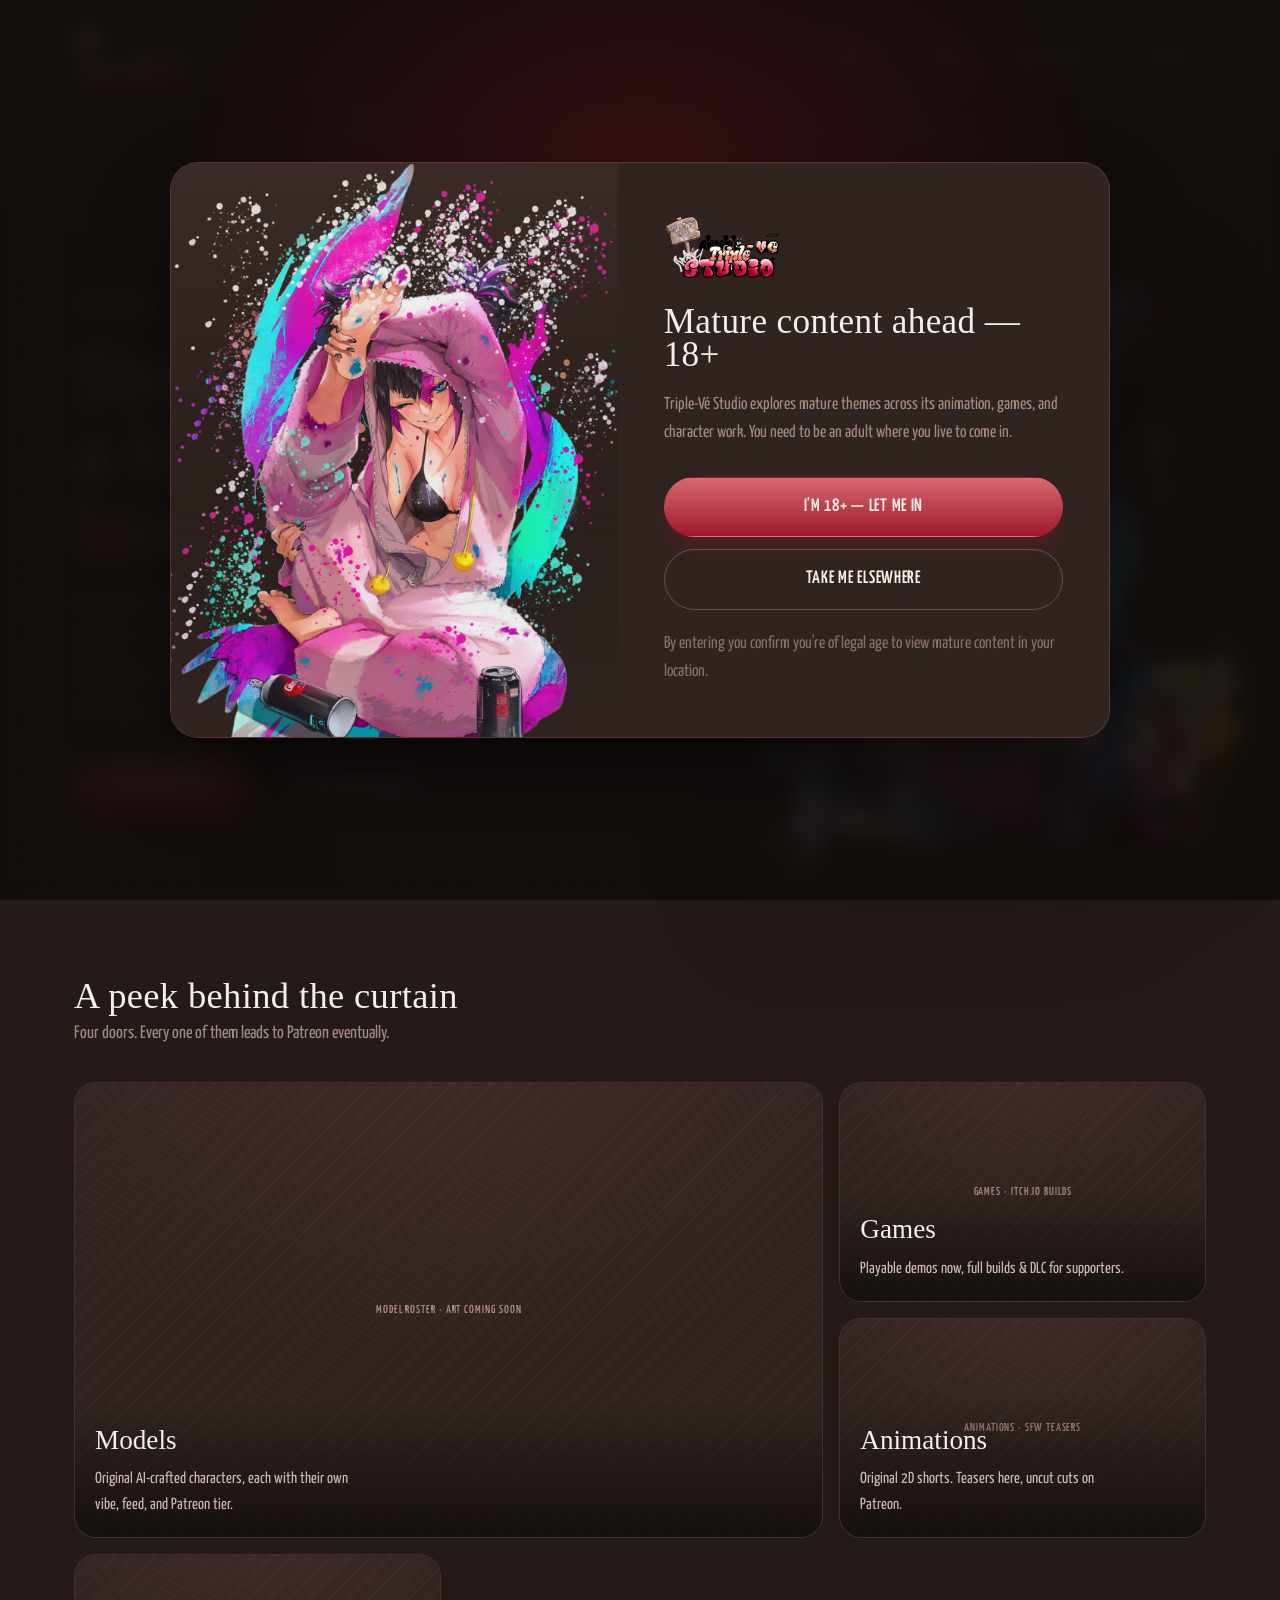
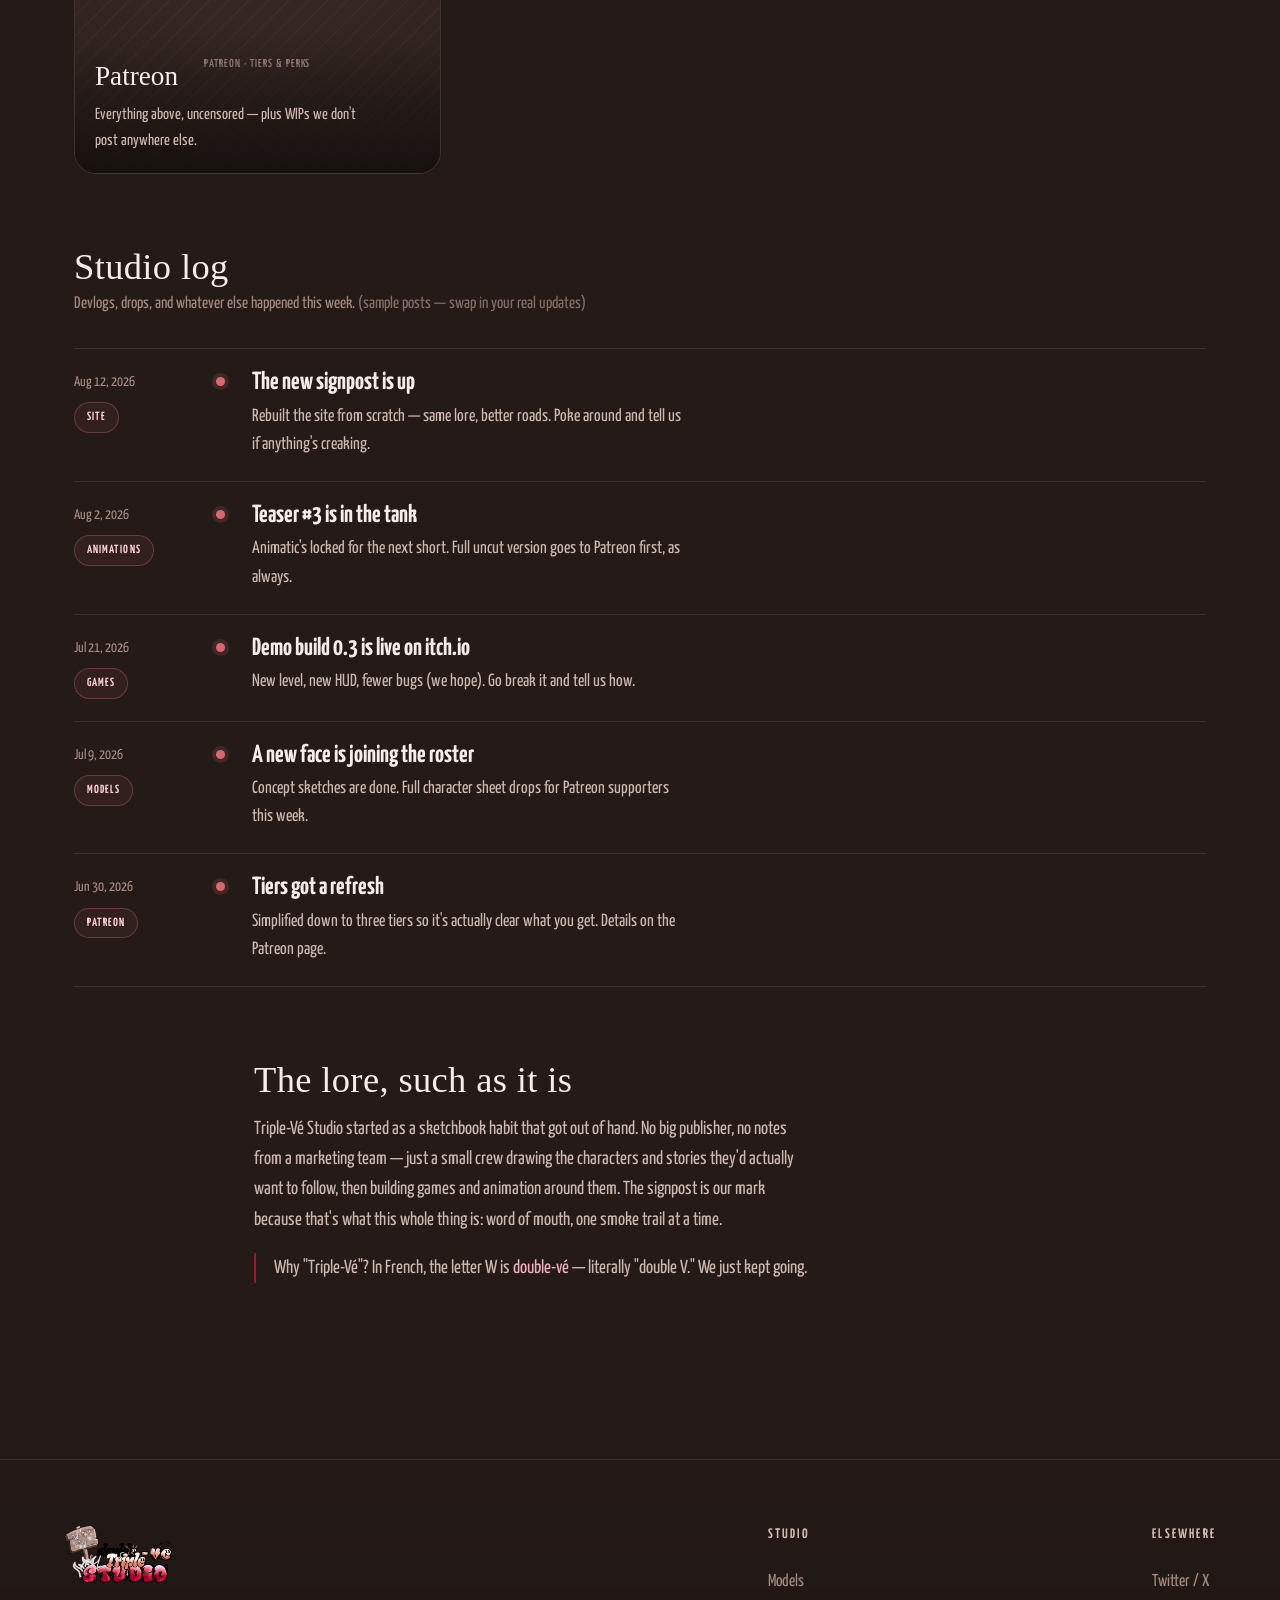
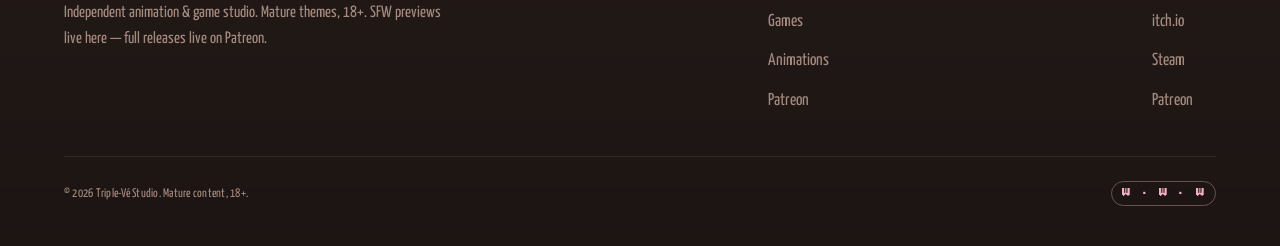
==== commit d58d2a6c: "Add files via upload" ====
--- a/index.html
+++ b/index.html
@@ -19,8 +19,7 @@
     <div class="age-gate-art"><img src="assets/img/mascot-home.png" alt="" role="presentation"></div>
     <div class="age-gate-body">
       <a href="index.html" class="brand" tabindex="-1" aria-hidden="true">
-        <img src="assets/img/icon.png" alt="">
-        <span class="brand-word">Triple<em>-Vé</em><br>Studio</span>
+        <img class="brand-logo" src="assets/img/logo.png" alt="Triple-Vé Studio">
       </a>
       <h2 id="gate-title">Mature content ahead — 18+</h2>
       <p>Triple-Vé Studio explores mature themes across its animation, games, and character work. You need to be an adult where you live to come in.</p>
@@ -36,8 +35,7 @@
 <!-- ═══ HEADER ═══ -->
 <header class="site-header">
   <a href="index.html" class="brand">
-    <img src="assets/img/icon.png" alt="">
-    <span class="brand-word">Triple<em>-Vé</em><br>Studio</span>
+    <img class="brand-logo" src="assets/img/logo.png" alt="Triple-Vé Studio">
   </a>
   <button class="nav-toggle" aria-label="Toggle menu"><span></span></button>
   <nav class="nav">
@@ -202,10 +200,10 @@
     </div>
     <div class="footer-col">
       <h4>Elsewhere</h4>
-      <a href="#" target="_blank" rel="noopener">TikTok</a>
       <a href="#" target="_blank" rel="noopener">Twitter / X</a>
       <a href="#" target="_blank" rel="noopener">itch.io</a>
-      <a href="#" target="_blank" rel="noopener">Fanbox</a>
+      <a href="#" target="_blank" rel="noopener">Steam</a>
+      <a href="#" target="_blank" rel="noopener">Patreon</a>
     </div>
   </div>
   <div class="footer-bottom">
@@ -214,7 +212,7 @@
   </div>
 </footer>
 
-<a href="patreon.html#contact" class="contact-fab" data-particles>
+<a href="mailto:hello@triple-ve.studio" class="contact-fab">
   <span class="fab-chip">Contact us</span>
   <img class="fab-art" src="assets/img/contact-cta.png" alt="Contact Triple-Vé Studio">
 </a>
--- a/assets/css/style.css
+++ b/assets/css/style.css
@@ -46,18 +46,18 @@
   --font-body:'Yanone Kaffeesatz', 'Segoe UI', sans-serif;
   --font-pixel:'Press Start 2P', monospace; /* SGK100 stand-in */
 
-  --fs-display: clamp(3rem, 3.4vw + 2rem, 5.6rem);
-  --fs-h1:      clamp(2.1rem, 1.6vw + 1.6rem, 3.1rem);
-  --fs-h2:      clamp(1.5rem, .9vw + 1.2rem, 2rem);
-  --fs-lead:    clamp(1.05rem, .3vw + 1rem, 1.25rem);
-  --fs-body:    1.05rem;
-  --fs-small:   .86rem;
+  --fs-display: clamp(3.2rem, 3.6vw + 2.1rem, 6rem);
+  --fs-h1:      clamp(2.4rem, 1.8vw + 1.8rem, 3.6rem);
+  --fs-h2:      clamp(1.8rem, 1.1vw + 1.4rem, 2.6rem);
+  --fs-lead:    clamp(1.15rem, .4vw + 1.05rem, 1.4rem);
+  --fs-body:    1.125rem;
+  --fs-small:   .9rem;
 
   /* ── Rhythm ────────────────────────────────────────────────── */
   --radius-lg: 22px;
   --radius-md: 14px;
   --radius-sm: 9px;
-  --container: 1180px;
+  --container: 1260px;
   --edge: clamp(24px, 5vw, 64px);
 
   --ease-out: cubic-bezier(.16,1,.3,1);
@@ -121,9 +121,9 @@
 .btn{
   position:relative;
   display:inline-flex; align-items:center; gap:8px;
-  font-family:var(--font-body); font-weight:600; font-size:1.02rem;
+  font-family:var(--font-body); font-weight:600; font-size:1.12rem;
   letter-spacing:.04em; text-transform:uppercase;
-  padding:12px 26px;
+  padding:15px 32px;
   border-radius:999px;
   border:1.5px solid var(--surface-line);
   background:rgba(246,238,236,.04);
@@ -149,7 +149,7 @@
 }
 .btn--accent:hover{ box-shadow:0 18px 34px -12px rgba(157,24,43,.75); border-color:transparent; }
 .btn--ghost{ background:transparent; }
-.btn--sm{ padding:8px 18px; font-size:.78rem; }
+.btn--sm{ padding:10px 22px; font-size:.88rem; }
 
 /* ════════════════════════════════════════════════════════════════
    SITE HEADER
@@ -158,26 +158,24 @@
   position:sticky; top:0; z-index:40;
   display:flex; align-items:center; justify-content:space-between;
   gap:24px;
-  padding:18px var(--edge);
+  padding:22px var(--edge);
   background:rgba(36,27,24,.72);
   backdrop-filter: blur(14px) saturate(1.1);
   -webkit-backdrop-filter: blur(14px) saturate(1.1);
   border-bottom:1px solid rgba(137,107,96,.28);
 }
 .brand{
-  display:flex; align-items:center; gap:12px;
+  display:flex; align-items:center;
   text-decoration:none;
   flex-shrink:0;
 }
-.brand img{ height:44px; width:auto; }
-.brand-word{ font-family:var(--font-display); font-size:1.3rem; color:var(--text-hi); line-height:1; }
-.brand-word em{ font-style:normal; color:var(--pink-300); }
-
-.nav{ display:flex; align-items:center; gap:6px; flex-wrap:wrap; }
+.brand-logo{ height:72px; width:auto; }
+
+.nav{ display:flex; align-items:center; gap:8px; flex-wrap:wrap; }
 .nav a{
   position:relative;
-  font-weight:600; font-size:.86rem; letter-spacing:.12em; text-transform:uppercase;
-  padding:9px 16px; border-radius:999px;
+  font-weight:600; font-size:1.02rem; letter-spacing:.1em; text-transform:uppercase;
+  padding:11px 20px; border-radius:999px;
   text-decoration:none; color:var(--text-lo);
   transition:color .2s, background .2s;
 }
@@ -216,17 +214,17 @@
   display:flex; flex-wrap:wrap; gap:40px; justify-content:space-between;
   padding-bottom:36px;
 }
-.footer-brand{ max-width:340px; }
-.footer-brand img{ height:48px; margin-bottom:14px; }
-.footer-brand p{ font-size:.92rem; color:var(--text-muted); }
+.footer-brand{ max-width:380px; }
+.footer-brand img{ height:60px; margin-bottom:16px; }
+.footer-brand p{ font-size:1.02rem; color:var(--text-muted); }
 .footer-col h4{
-  font-family:var(--font-body); font-weight:700; font-size:.78rem;
+  font-family:var(--font-body); font-weight:700; font-size:.86rem;
   letter-spacing:.16em; text-transform:uppercase; color:var(--text-lo);
-  margin-bottom:14px;
+  margin-bottom:16px;
 }
 .footer-col a{
-  display:block; color:var(--text-muted); text-decoration:none; font-size:.96rem;
-  padding:5px 0; transition:color .2s, transform .2s;
+  display:block; color:var(--text-muted); text-decoration:none; font-size:1.08rem;
+  padding:6px 0; transition:color .2s, transform .2s;
 }
 .footer-col a:hover{ color:var(--pink-300); transform:translateX(3px); }
 .footer-bottom{
@@ -245,33 +243,35 @@
    CONTACT CTA — floating, site-wide
 ════════════════════════════════════════════════════════════════ */
 .contact-fab{
-  position:fixed; right:28px; bottom:28px; z-index:45;
-  display:flex; align-items:flex-end; gap:10px;
+  position:fixed; right:32px; bottom:32px; z-index:45;
+  display:flex; align-items:flex-end; gap:12px;
   text-decoration:none;
-  opacity:0; transform:translateY(14px) scale(.94); pointer-events:none;
-  transition:opacity .35s var(--ease-out), transform .35s var(--ease-out);
-}
-.contact-fab.is-visible{ opacity:1; transform:none; pointer-events:auto; }
+  animation: fab-pop .5s var(--ease-out) .3s both;
+}
+@keyframes fab-pop{
+  from{ opacity:0; transform:translateY(16px) scale(.9); }
+  to{ opacity:1; transform:none; }
+}
 .contact-fab .fab-art{
-  width:84px; height:auto;
-  filter:drop-shadow(0 14px 26px rgba(0,0,0,.45));
+  width:168px; height:auto;
+  filter:drop-shadow(0 18px 34px rgba(0,0,0,.5));
   transition:transform .35s var(--ease-out);
-  border-radius:14px;
+  border-radius:16px;
 }
 .contact-fab .fab-chip{
-  margin-bottom:10px;
-  padding:8px 16px;
+  margin-bottom:14px;
+  padding:9px 18px;
   border-radius:999px;
   background:rgba(36,27,24,.85);
   border:1.5px solid var(--pink-900);
-  font-size:.72rem; font-weight:700; letter-spacing:.14em; text-transform:uppercase;
+  font-size:.8rem; font-weight:700; letter-spacing:.14em; text-transform:uppercase;
   color:var(--pink-200);
   white-space:nowrap;
   opacity:0; transform:translateX(6px);
   transition:opacity .25s, transform .25s;
   backdrop-filter:blur(6px);
 }
-.contact-fab:hover .fab-art{ transform:translateY(-6px) rotate(-3deg); }
+.contact-fab:hover .fab-art{ transform:translateY(-8px) rotate(-3deg) scale(1.03); }
 .contact-fab:hover .fab-chip{ opacity:1; transform:translateX(0); }
 
 /* ════════════════════════════════════════════════════════════════
@@ -289,17 +289,18 @@
 .age-gate[hidden]{ display:none; }
 .age-gate-card{
   position:relative;
-  width:min(720px, 100%);
+  width:min(940px, 94vw);
   display:grid; grid-template-columns: 1fr 1.1fr;
   align-items:stretch;
   background:var(--brown-900);
   border:1px solid rgba(216,105,112,.25);
-  border-radius:26px;
+  border-radius:28px;
   overflow:hidden;
   box-shadow:0 40px 90px -30px rgba(0,0,0,.75);
 }
 .age-gate-art{
   position:relative;
+  min-height:420px;
   background:
     linear-gradient(180deg, rgba(36,27,24,0) 40%, var(--brown-900) 96%),
     linear-gradient(0deg, #1c1512, #3a2b26);
@@ -309,17 +310,19 @@
   position:absolute; inset:0; width:100%; height:100%; object-fit:cover; object-position:top center;
   opacity:.92;
 }
-.age-gate-body{ padding:40px 34px; display:flex; flex-direction:column; gap:18px; }
-.age-gate-body .brand{ margin-bottom:4px; }
-.age-gate-body h2{ font-size:1.6rem; }
-.age-gate-body p{ font-size:.92rem; color:var(--text-muted); }
-.age-gate-actions{ display:flex; flex-direction:column; gap:10px; margin-top:8px; }
+.age-gate-body{ padding:52px 46px; display:flex; flex-direction:column; gap:20px; }
+.age-gate-body .brand{ margin-bottom:6px; }
+.age-gate-body .brand-logo{ height:64px; }
+.age-gate-body h2{ font-size:2.2rem; }
+.age-gate-body p{ font-size:1.08rem; color:var(--text-muted); }
+.age-gate-actions{ display:flex; flex-direction:column; gap:12px; margin-top:10px; }
 .age-gate-actions .btn{ justify-content:center; width:100%; }
-.age-gate-fine{ font-size:.72rem; color:var(--text-muted); opacity:.75; }
+.age-gate-fine{ font-size:.82rem; color:var(--text-muted); opacity:.75; }
 
 @media (max-width:640px){
   .age-gate-card{ grid-template-columns:1fr; }
-  .age-gate-art{ height:180px; }
+  .age-gate-art{ height:220px; min-height:0; }
+  .age-gate-body{ padding:34px 28px; }
 }
 
 /* ════════════════════════════════════════════════════════════════
@@ -349,7 +352,7 @@
 ════════════════════════════════════════════════════════════════ */
 @media (max-width:900px){
   .nav{
-    position:fixed; inset:74px 0 auto 0; z-index:39;
+    position:fixed; inset:86px 0 auto 0; z-index:39;
     flex-direction:column; align-items:stretch; gap:2px;
     padding:14px var(--edge) 20px;
     background:rgba(36,27,24,.97);
@@ -357,8 +360,12 @@
     transform:translateY(-8px); opacity:0; pointer-events:none;
     transition:opacity .2s, transform .2s;
   }
-  .nav a{ padding:12px 14px; }
+  .nav a{ padding:14px; }
   body.nav-open .nav{ transform:translateY(0); opacity:1; pointer-events:auto; }
   .nav-toggle{ display:inline-flex; }
-  .contact-fab .fab-art{ width:64px; }
-}
+  .brand-logo{ height:56px; }
+  .contact-fab{ right:18px; bottom:18px; gap:8px; animation:none; }
+  .contact-fab .fab-art{ width:112px; }
+  .contact-fab:not(.is-visible){ opacity:0; transform:translateY(14px) scale(.94); pointer-events:none; }
+  .contact-fab.is-visible{ opacity:1; transform:none; pointer-events:auto; transition:opacity .35s var(--ease-out), transform .35s var(--ease-out); }
+}
--- a/assets/css/pages.css
+++ b/assets/css/pages.css
@@ -40,8 +40,8 @@
   min-height:calc(100svh - 78px);
 }
 .hero-kicker{
-  font-size:.78rem; font-weight:700; letter-spacing:.2em; text-transform:uppercase;
-  color:var(--pink-300); margin-bottom:18px;
+  font-size:.92rem; font-weight:700; letter-spacing:.2em; text-transform:uppercase;
+  color:var(--pink-300); margin-bottom:20px;
 }
 .hero-title{
   font-size:var(--fs-display);
@@ -70,11 +70,11 @@
 /* ── Lore ─────────────────────────────────────────────────────── */
 .lore{ padding-block:56px; max-width:900px; }
 .lore h2{ font-size:var(--fs-h2); margin-bottom:16px; }
-.lore p{ max-width:70ch; font-size:1.05rem; color:var(--text-lo); }
+.lore p{ max-width:70ch; font-size:1.18rem; color:var(--text-lo); }
 .lore-aside{
   margin-top:18px; padding-left:18px;
   border-left:2px solid var(--pink-900);
-  font-size:.95rem; color:var(--text-muted);
+  font-size:1.05rem; color:var(--text-muted);
 }
 .lore-aside em{ font-style:normal; color:var(--pink-300); }
 
@@ -82,7 +82,7 @@
 .studio-log{ padding-block:56px 20px; }
 .log-head{ margin-bottom:30px; }
 .log-head h2{ font-size:var(--fs-h2); margin-bottom:6px; }
-.log-sub{ color:var(--text-muted); font-size:.94rem; }
+.log-sub{ color:var(--text-muted); font-size:1.05rem; }
 .log-note{ opacity:.75; }
 
 .log-list{
@@ -105,15 +105,15 @@
   box-shadow:0 0 0 4px rgba(216,105,112,.16);
 }
 .log-meta{ display:flex; flex-direction:column; gap:8px; }
-.log-meta time{ font-size:.82rem; color:var(--text-muted); font-variant-numeric:tabular-nums; }
+.log-meta time{ font-size:.9rem; color:var(--text-muted); font-variant-numeric:tabular-nums; }
 .log-tag{
   align-self:flex-start;
-  font-size:.66rem; font-weight:700; letter-spacing:.09em; text-transform:uppercase;
-  padding:4px 10px; border-radius:999px;
+  font-size:.74rem; font-weight:700; letter-spacing:.09em; text-transform:uppercase;
+  padding:5px 12px; border-radius:999px;
   color:var(--pink-200); border:1px solid rgba(216,105,112,.35); background:rgba(216,105,112,.08);
 }
-.log-body h3{ font-size:1.25rem; margin-bottom:6px; font-family:var(--font-body); font-weight:700; letter-spacing:0; }
-.log-body p{ color:var(--text-lo); max-width:62ch; font-size:.98rem; }
+.log-body h3{ font-size:1.55rem; margin-bottom:8px; font-family:var(--font-body); font-weight:700; letter-spacing:0; }
+.log-body p{ color:var(--text-lo); max-width:62ch; font-size:1.1rem; }
 
 @media (max-width:640px){
   .log-post{ grid-template-columns:1fr; gap:8px; }
@@ -149,8 +149,8 @@
   background:linear-gradient(0deg, rgba(20,15,13,.92), transparent);
   display:flex; flex-direction:column; gap:4px;
 }
-.peek-tile-name{ font-family:var(--font-display); font-size:1.4rem; color:var(--text-hi); }
-.peek-tile-desc{ font-size:.86rem; color:var(--text-lo); max-width:38ch; }
+.peek-tile-name{ font-family:var(--font-display); font-size:1.7rem; color:var(--text-hi); }
+.peek-tile-desc{ font-size:1rem; color:var(--text-lo); max-width:38ch; }
 
 @media (max-width:900px){
   .hero{ grid-template-columns:1fr; text-align:left; padding-top:32px; min-height:auto; }
@@ -172,7 +172,7 @@
   display:flex; flex-wrap:wrap; gap:24px; justify-content:space-between; align-items:flex-end;
 }
 .page-intro h1{ font-size:var(--fs-h1); max-width:14ch; }
-.page-intro p{ max-width:46ch; color:var(--text-lo); font-size:1.02rem; }
+.page-intro p{ max-width:46ch; color:var(--text-lo); font-size:1.2rem; }
 .page-section{ max-width:var(--container); margin-inline:auto; padding:36px var(--edge) 0; }
 
 /* ════════════════════════════════════════════════════════════════
@@ -195,12 +195,12 @@
 .model-info{ display:flex; flex-direction:column; gap:12px; align-items:flex-start; }
 .model-row:nth-child(even) .model-info{ align-items:flex-end; text-align:right; }
 .model-tag{
-  font-family:var(--font-pixel); font-size:.55rem; letter-spacing:.03em;
+  font-family:var(--font-pixel); font-size:.62rem; letter-spacing:.03em;
   color:var(--pink-300); background:rgba(216,105,112,.12);
-  border:1px solid rgba(216,105,112,.35); border-radius:6px; padding:5px 9px;
-}
-.model-name{ font-size:2.4rem; }
-.model-desc{ color:var(--text-lo); max-width:44ch; }
+  border:1px solid rgba(216,105,112,.35); border-radius:6px; padding:6px 11px;
+}
+.model-name{ font-size:2.8rem; }
+.model-desc{ color:var(--text-lo); max-width:44ch; font-size:1.12rem; }
 .model-links{ display:flex; gap:10px; margin-top:6px; }
 
 @media (max-width:760px){
@@ -226,13 +226,13 @@
 .game-body{ padding:32px; display:flex; flex-direction:column; gap:12px; }
 .game-tags{ display:flex; gap:8px; flex-wrap:wrap; }
 .game-tag{
-  font-family:var(--font-pixel); font-size:.52rem; letter-spacing:.03em;
-  padding:6px 9px; border-radius:5px;
+  font-family:var(--font-pixel); font-size:.6rem; letter-spacing:.03em;
+  padding:7px 11px; border-radius:5px;
   background:var(--brown-800); color:var(--pink-200);
   border:1px solid rgba(216,105,112,.3);
 }
-.game-title{ font-size:1.9rem; }
-.game-desc{ color:var(--text-lo); }
+.game-title{ font-size:2.3rem; }
+.game-desc{ color:var(--text-lo); font-size:1.12rem; }
 .game-actions{ display:flex; gap:10px; margin-top:8px; flex-wrap:wrap; }
 
 @media (max-width:800px){
@@ -255,7 +255,7 @@
   align-items:flex-end !important; justify-content:flex-start !important;
   padding:14px;
 }
-.reel-tile::before{ text-align:left; max-width:78%; font-size:.66rem; opacity:.85; padding:0; }
+.reel-tile::before{ text-align:left; max-width:78%; font-size:.78rem; opacity:.9; padding:0; font-weight:600; }
 .reel-tile--a{ grid-column:span 4; grid-row:span 2; }
 .reel-tile--b{ grid-column:span 2; grid-row:span 2; }
 .reel-tile .play{
@@ -282,51 +282,46 @@
 .patreon-hero p{ max-width:56ch; margin-inline:auto; color:var(--text-lo); font-size:var(--fs-lead); margin-bottom:28px; }
 
 .tiers{
-  display:grid; grid-template-columns:repeat(3,1fr); gap:20px;
-  padding-block:36px 40px;
+  display:grid; grid-template-columns:repeat(2,1fr); gap:28px;
+  max-width:920px; margin-inline:auto;
+  padding-block:44px 60px;
 }
 .tier{
   position:relative;
   background:var(--bg-elevated);
   border:1.5px dashed var(--surface-line);
   border-radius:var(--radius-lg);
-  padding:32px 26px;
-  display:flex; flex-direction:column; gap:14px;
+  padding:38px 32px 32px;
+  display:flex; flex-direction:column; gap:16px;
   transform:rotate(var(--tilt,0deg));
 }
-.tier:nth-child(1){ --tilt:-1.2deg; }
-.tier:nth-child(3){ --tilt:1.2deg; }
+.tier:nth-child(1){ --tilt:-1deg; }
+.tier:nth-child(2){ --tilt:1deg; }
 .tier--feature{
   border-style:solid; border-color:var(--pink-500);
-  background:linear-gradient(180deg, rgba(216,105,112,.1), var(--bg-elevated) 60%);
+  background:linear-gradient(180deg, rgba(216,105,112,.12), var(--bg-elevated) 60%);
+}
+.tier-icon{
+  width:86px; height:auto;
+  align-self:flex-start;
+  filter:drop-shadow(0 10px 18px rgba(0,0,0,.4));
+  margin-bottom:4px;
 }
 .tier-badge{
   align-self:flex-start;
-  font-size:.68rem; font-weight:700; letter-spacing:.1em; text-transform:uppercase;
+  font-size:.78rem; font-weight:700; letter-spacing:.1em; text-transform:uppercase;
   color:var(--text-muted);
 }
-.tier-name{ font-size:1.7rem; }
-.tier-price{ font-family:var(--font-body); font-size:1.6rem; font-weight:700; color:var(--pink-200); font-variant-numeric:tabular-nums; }
-.tier-price span{ font-size:.9rem; color:var(--text-muted); font-weight:400; }
-.tier-perks{ display:flex; flex-direction:column; gap:8px; font-size:.92rem; color:var(--text-lo); }
-.tier-perks li{ display:flex; gap:8px; }
-.tier-note{ font-size:.68rem; color:var(--text-muted); margin-top:auto; padding-top:10px; }
-
-.contact-block{
-  max-width:var(--container); margin-inline:auto;
-  padding:20px var(--edge) 56px;
-  display:grid; grid-template-columns:1fr 1fr; gap:40px; align-items:center;
-}
-.contact-block h2{ font-size:var(--fs-h2); margin-bottom:14px; }
-.contact-block p{ color:var(--text-lo); margin-bottom:18px; max-width:44ch; }
-.contact-card{
-  background:var(--bg-elevated); border:1px solid rgba(137,107,96,.3);
-  border-radius:var(--radius-lg); padding:28px; display:flex; flex-direction:column; gap:12px;
-}
-.contact-card a{ color:var(--pink-200); text-decoration:none; font-weight:600; }
+.tier--feature .tier-badge{ color:var(--pink-300); }
+.tier-name{ font-size:2.1rem; }
+.tier-price{ font-family:var(--font-body); font-size:2.1rem; font-weight:700; color:var(--pink-200); font-variant-numeric:tabular-nums; }
+.tier-price span{ font-size:.95rem; color:var(--text-muted); font-weight:400; }
+.tier-perks{ display:flex; flex-direction:column; gap:10px; font-size:1.08rem; color:var(--text-lo); }
+.tier-perks li{ display:flex; gap:10px; }
+.tier-perks li.is-headline{ color:var(--pink-200); font-weight:600; }
+.tier-note{ font-size:.78rem; color:var(--text-muted); margin-top:auto; padding-top:12px; }
 
 @media (max-width:820px){
   .tiers{ grid-template-columns:1fr; }
   .tier{ transform:none; }
-  .contact-block{ grid-template-columns:1fr; }
-}
+}
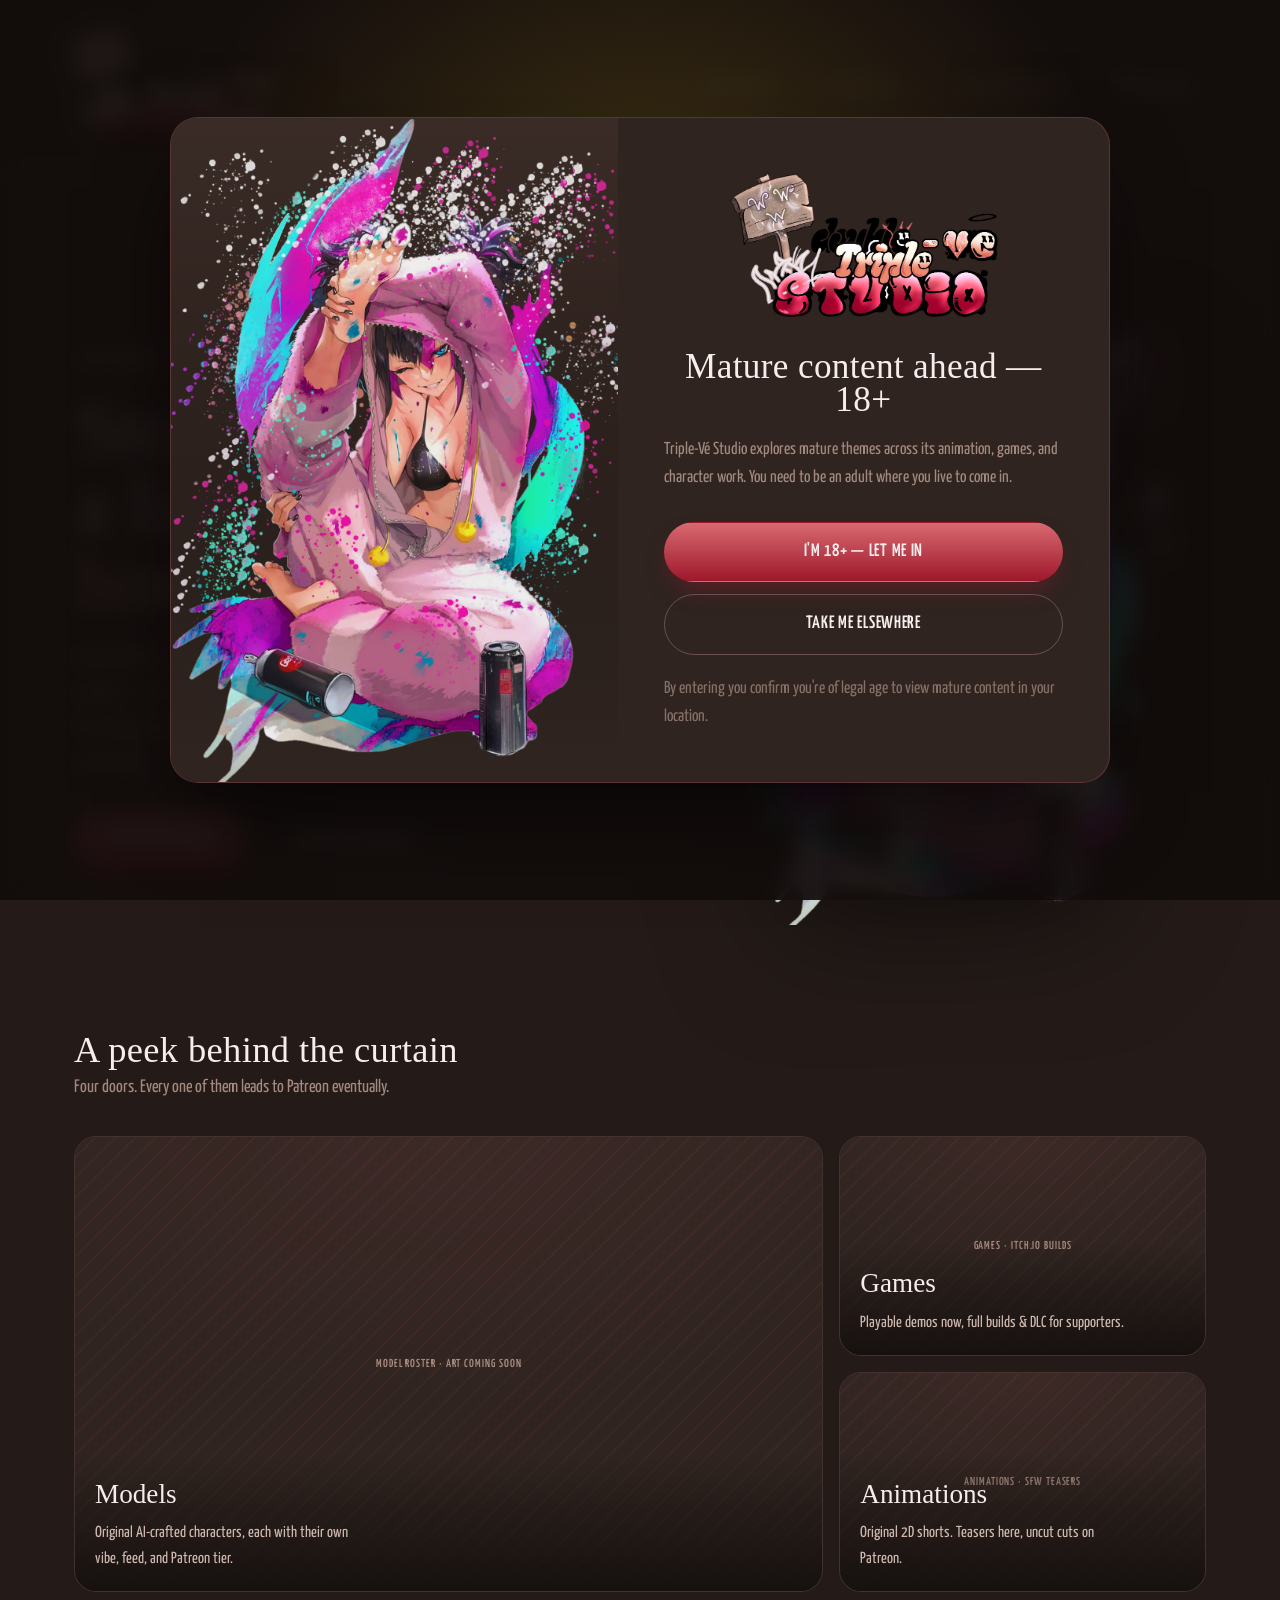
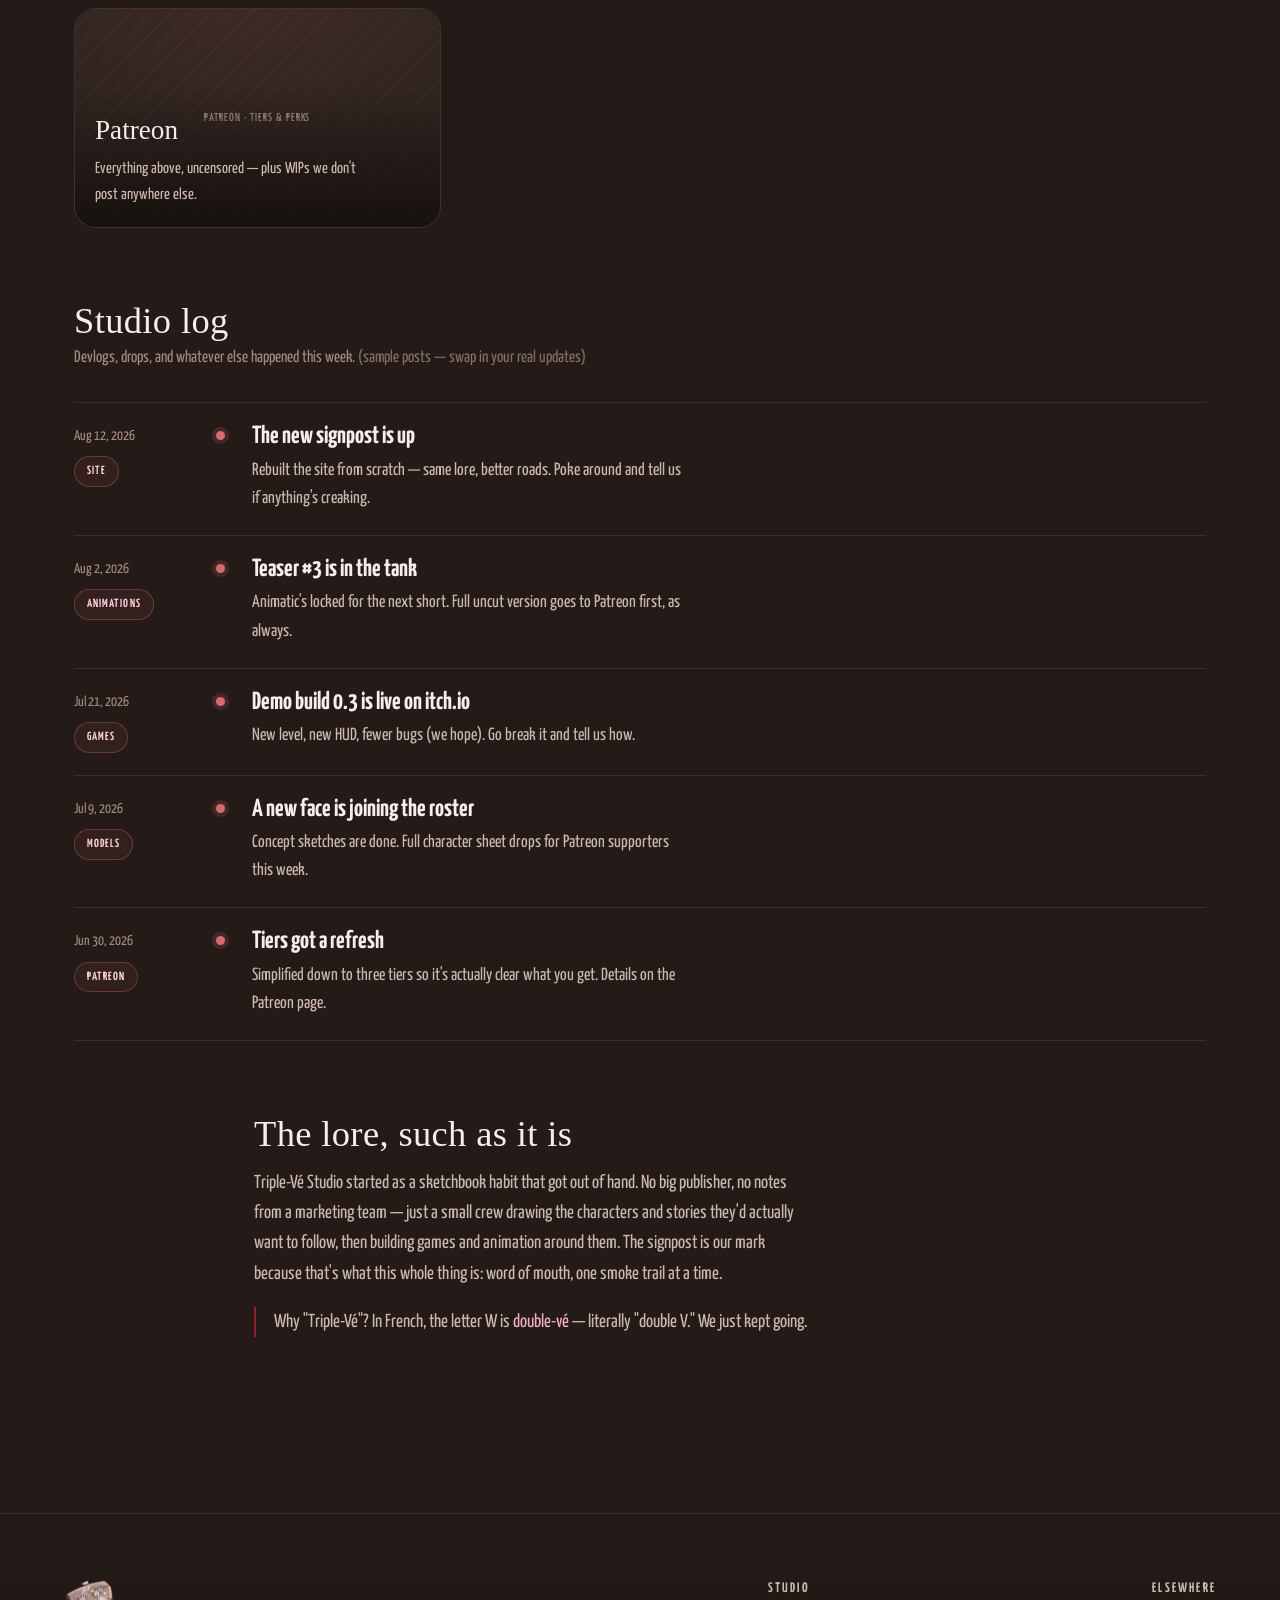
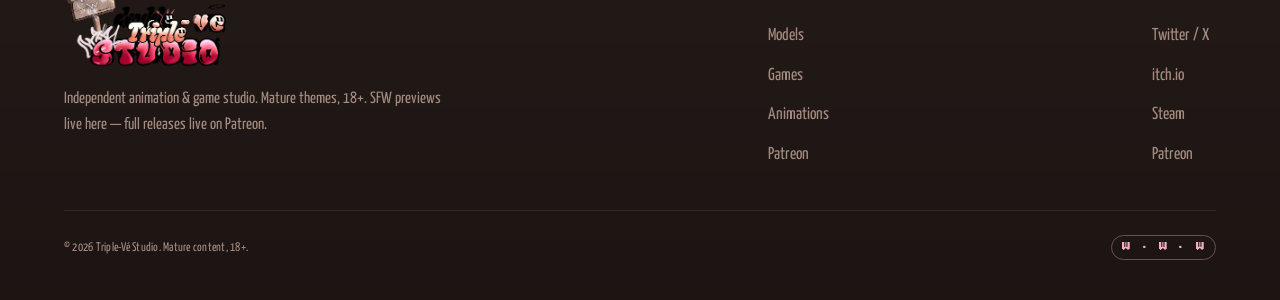
==== commit 1e309fa8: "Add files via upload" ====
--- a/index.html
+++ b/index.html
@@ -13,6 +13,8 @@
 </head>
 <body>
 
+<div class="page-glow" aria-hidden="true"></div>
+
 <!-- ═══ AGE GATE ═══ -->
 <div class="age-gate" role="dialog" aria-modal="true" aria-labelledby="gate-title">
   <div class="age-gate-card">
@@ -212,10 +214,12 @@
   </div>
 </footer>
 
-<a href="mailto:hello@triple-ve.studio" class="contact-fab">
-  <span class="fab-chip">Contact us</span>
-  <img class="fab-art" src="assets/img/contact-cta.png" alt="Contact Triple-Vé Studio">
-</a>
+<div class="contact-fab-zone">
+  <a href="mailto:hello@triple-ve.studio" class="contact-fab">
+    <span class="fab-chip">Contact us</span>
+    <img class="fab-art" src="assets/img/contact-cta.png" alt="Contact Triple-Vé Studio">
+  </a>
+</div>
 
 <script src="assets/js/main.js"></script>
 </body>
--- a/assets/css/style.css
+++ b/assets/css/style.css
@@ -27,6 +27,10 @@
   --pink-400:#e6909b;
   --pink-500:#d86970;
   --pink-900:#9d182b;
+
+  /* ── Warm accent — sampled from the mascot art's pom-poms ──── */
+  --gold-300:#f9e08a;
+  --gold-500:#f4c430;
 
   /* ── Semantic tokens ───────────────────────────────────────── */
   --bg:            var(--brown-950);
@@ -72,6 +76,7 @@
 ul{ list-style:none; }
 
 body{
+  position:relative;
   min-height:100vh;
   font-family:var(--font-body);
   font-size:var(--fs-body);
@@ -79,11 +84,22 @@
   line-height:1.6;
   color:var(--text-lo);
   background: var(--bg);
-  background-image:
-    radial-gradient(60% 50% at 85% -10%, rgba(216,105,112,.14), transparent 60%),
-    radial-gradient(45% 40% at 5% 0%, rgba(190,164,151,.09), transparent 60%);
-  background-attachment: fixed;
   overflow-x:hidden;
+}
+
+/* Top-of-page glow — warm gold/cream light that lives behind the
+   hero/intro only, then settles back to flat brown as you scroll.
+   Sits in normal document flow (not viewport-fixed), so it never
+   repeats further down the page. */
+.page-glow{
+  position:absolute;
+  top:0; left:0; right:0;
+  height:860px;
+  z-index:-1;
+  pointer-events:none;
+  background:
+    radial-gradient(62% 58% at 50% -6%, rgba(249,224,138,.20), transparent 68%),
+    radial-gradient(42% 42% at 88% 4%, rgba(246,238,236,.12), transparent 62%);
 }
 
 /* Grain — texture the surface belongs to, not decoration bolted on */
@@ -158,7 +174,7 @@
   position:sticky; top:0; z-index:40;
   display:flex; align-items:center; justify-content:space-between;
   gap:24px;
-  padding:22px var(--edge);
+  padding:26px var(--edge);
   background:rgba(36,27,24,.72);
   backdrop-filter: blur(14px) saturate(1.1);
   -webkit-backdrop-filter: blur(14px) saturate(1.1);
@@ -169,13 +185,14 @@
   text-decoration:none;
   flex-shrink:0;
 }
-.brand-logo{ height:72px; width:auto; }
-
-.nav{ display:flex; align-items:center; gap:8px; flex-wrap:wrap; }
+.brand-logo{ height:118px; width:auto; }
+
+.nav{ display:flex; align-items:center; gap:6px; flex-wrap:wrap; }
 .nav a{
   position:relative;
-  font-weight:600; font-size:1.02rem; letter-spacing:.1em; text-transform:uppercase;
-  padding:11px 20px; border-radius:999px;
+  font-family:var(--font-display); font-weight:400;
+  font-size:1.55rem; letter-spacing:.01em; text-transform:none;
+  padding:10px 22px; border-radius:999px;
   text-decoration:none; color:var(--text-lo);
   transition:color .2s, background .2s;
 }
@@ -215,7 +232,7 @@
   padding-bottom:36px;
 }
 .footer-brand{ max-width:380px; }
-.footer-brand img{ height:60px; margin-bottom:16px; }
+.footer-brand img{ height:90px; margin-bottom:18px; }
 .footer-brand p{ font-size:1.02rem; color:var(--text-muted); }
 .footer-col h4{
   font-family:var(--font-body); font-weight:700; font-size:.86rem;
@@ -242,18 +259,23 @@
 /* ════════════════════════════════════════════════════════════════
    CONTACT CTA — floating, site-wide
 ════════════════════════════════════════════════════════════════ */
+.contact-fab-zone{
+  position:fixed; right:0; bottom:0; z-index:45;
+  width:300px; height:300px;
+  max-width:70vw; max-height:70vw;
+  display:flex; align-items:flex-end; justify-content:flex-end;
+  padding:32px;
+  pointer-events:none;
+}
 .contact-fab{
-  position:fixed; right:32px; bottom:32px; z-index:45;
   display:flex; align-items:flex-end; gap:12px;
   text-decoration:none;
-  animation: fab-pop .5s var(--ease-out) .3s both;
-}
-@keyframes fab-pop{
-  from{ opacity:0; transform:translateY(16px) scale(.9); }
-  to{ opacity:1; transform:none; }
-}
+  opacity:0; transform:translateY(16px) scale(.94); pointer-events:none;
+  transition:opacity .35s var(--ease-out), transform .35s var(--ease-out);
+}
+.contact-fab.is-visible{ opacity:1; transform:none; pointer-events:auto; }
 .contact-fab .fab-art{
-  width:168px; height:auto;
+  width:194px; height:auto;
   filter:drop-shadow(0 18px 34px rgba(0,0,0,.5));
   transition:transform .35s var(--ease-out);
   border-radius:16px;
@@ -274,6 +296,19 @@
 .contact-fab:hover .fab-art{ transform:translateY(-8px) rotate(-3deg) scale(1.03); }
 .contact-fab:hover .fab-chip{ opacity:1; transform:translateX(0); }
 
+/* Hover-capable pointers (desktop): the button lives hidden and is
+   summoned by proximity — hovering anywhere in its corner zone
+   fades it in slowly, paired with a burst of the click-particles
+   (wired in JS). No scroll dependency here. */
+@media (hover:hover) and (pointer:fine){
+  .contact-fab-zone{ pointer-events:auto; }
+  .contact-fab{ transition:opacity .85s var(--ease-out), transform .85s var(--ease-out); }
+  .contact-fab-zone:hover .contact-fab,
+  .contact-fab-zone:focus-within .contact-fab{
+    opacity:1; transform:none; pointer-events:auto;
+  }
+}
+
 /* ════════════════════════════════════════════════════════════════
    AGE GATE
 ════════════════════════════════════════════════════════════════ */
@@ -282,7 +317,7 @@
   display:flex; align-items:center; justify-content:center;
   padding:24px;
   background:
-    radial-gradient(60% 60% at 50% 20%, rgba(157,24,43,.25), transparent 60%),
+    radial-gradient(60% 60% at 50% 20%, rgba(244,196,48,.16), transparent 60%),
     rgba(18,13,11,.92);
   backdrop-filter:blur(10px);
 }
@@ -311,9 +346,9 @@
   opacity:.92;
 }
 .age-gate-body{ padding:52px 46px; display:flex; flex-direction:column; gap:20px; }
-.age-gate-body .brand{ margin-bottom:6px; }
-.age-gate-body .brand-logo{ height:64px; }
-.age-gate-body h2{ font-size:2.2rem; }
+.age-gate-body .brand{ margin-bottom:10px; align-self:center; }
+.age-gate-body .brand-logo{ height:150px; }
+.age-gate-body h2{ font-size:2.2rem; text-align:center; }
 .age-gate-body p{ font-size:1.08rem; color:var(--text-muted); }
 .age-gate-actions{ display:flex; flex-direction:column; gap:12px; margin-top:10px; }
 .age-gate-actions .btn{ justify-content:center; width:100%; }
@@ -352,7 +387,7 @@
 ════════════════════════════════════════════════════════════════ */
 @media (max-width:900px){
   .nav{
-    position:fixed; inset:86px 0 auto 0; z-index:39;
+    position:fixed; inset:144px 0 auto 0; z-index:39;
     flex-direction:column; align-items:stretch; gap:2px;
     padding:14px var(--edge) 20px;
     background:rgba(36,27,24,.97);
@@ -363,9 +398,8 @@
   .nav a{ padding:14px; }
   body.nav-open .nav{ transform:translateY(0); opacity:1; pointer-events:auto; }
   .nav-toggle{ display:inline-flex; }
-  .brand-logo{ height:56px; }
-  .contact-fab{ right:18px; bottom:18px; gap:8px; animation:none; }
-  .contact-fab .fab-art{ width:112px; }
-  .contact-fab:not(.is-visible){ opacity:0; transform:translateY(14px) scale(.94); pointer-events:none; }
-  .contact-fab.is-visible{ opacity:1; transform:none; pointer-events:auto; transition:opacity .35s var(--ease-out), transform .35s var(--ease-out); }
-}
+  .brand-logo{ height:92px; }
+  .contact-fab-zone{ right:0; bottom:0; padding:18px; width:220px; height:220px; }
+  .contact-fab{ gap:8px; }
+  .contact-fab .fab-art{ width:128px; }
+}
--- a/assets/css/pages.css
+++ b/assets/css/pages.css
@@ -302,10 +302,12 @@
   background:linear-gradient(180deg, rgba(216,105,112,.12), var(--bg-elevated) 60%);
 }
 .tier-icon{
-  width:86px; height:auto;
-  align-self:flex-start;
-  filter:drop-shadow(0 10px 18px rgba(0,0,0,.4));
-  margin-bottom:4px;
+  width:280px; height:auto;
+  align-self:center;
+  display:block;
+  margin-inline:auto;
+  filter:drop-shadow(0 16px 26px rgba(0,0,0,.45));
+  margin-bottom:6px;
 }
 .tier-badge{
   align-self:flex-start;
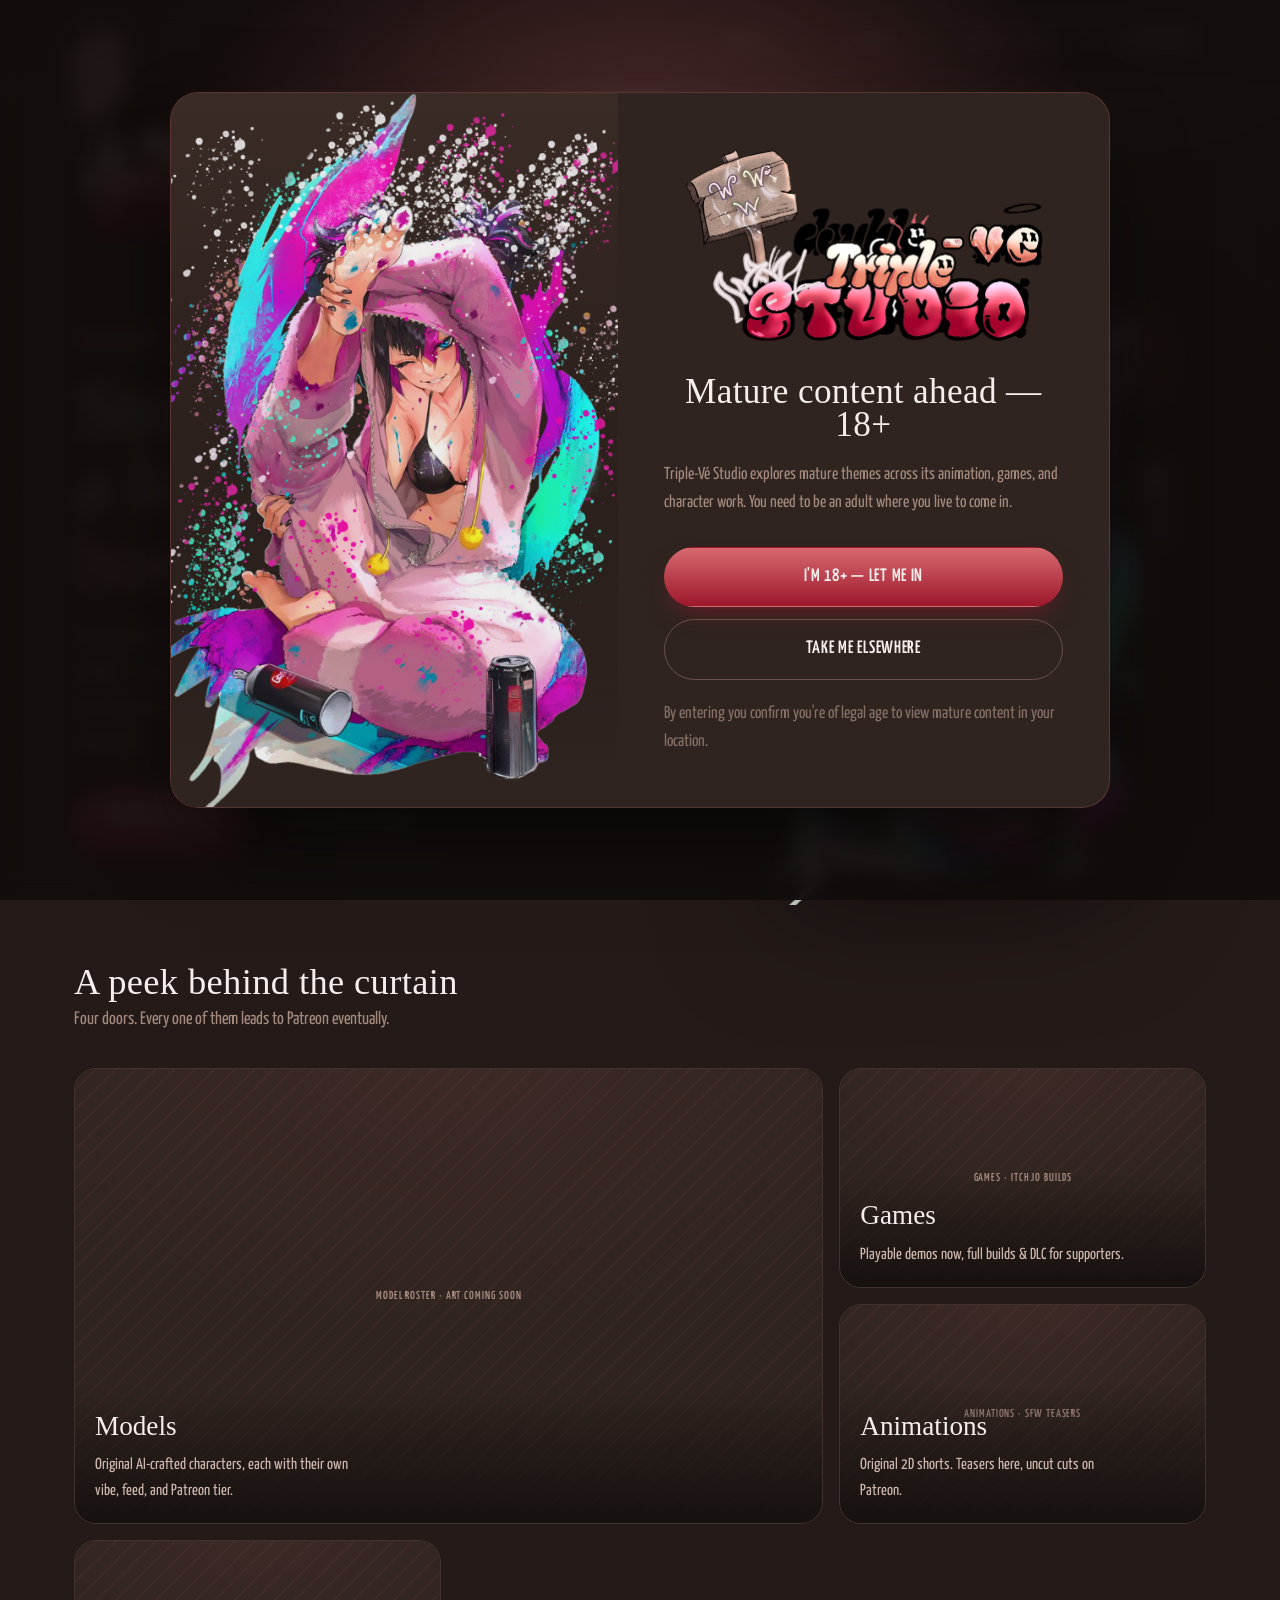
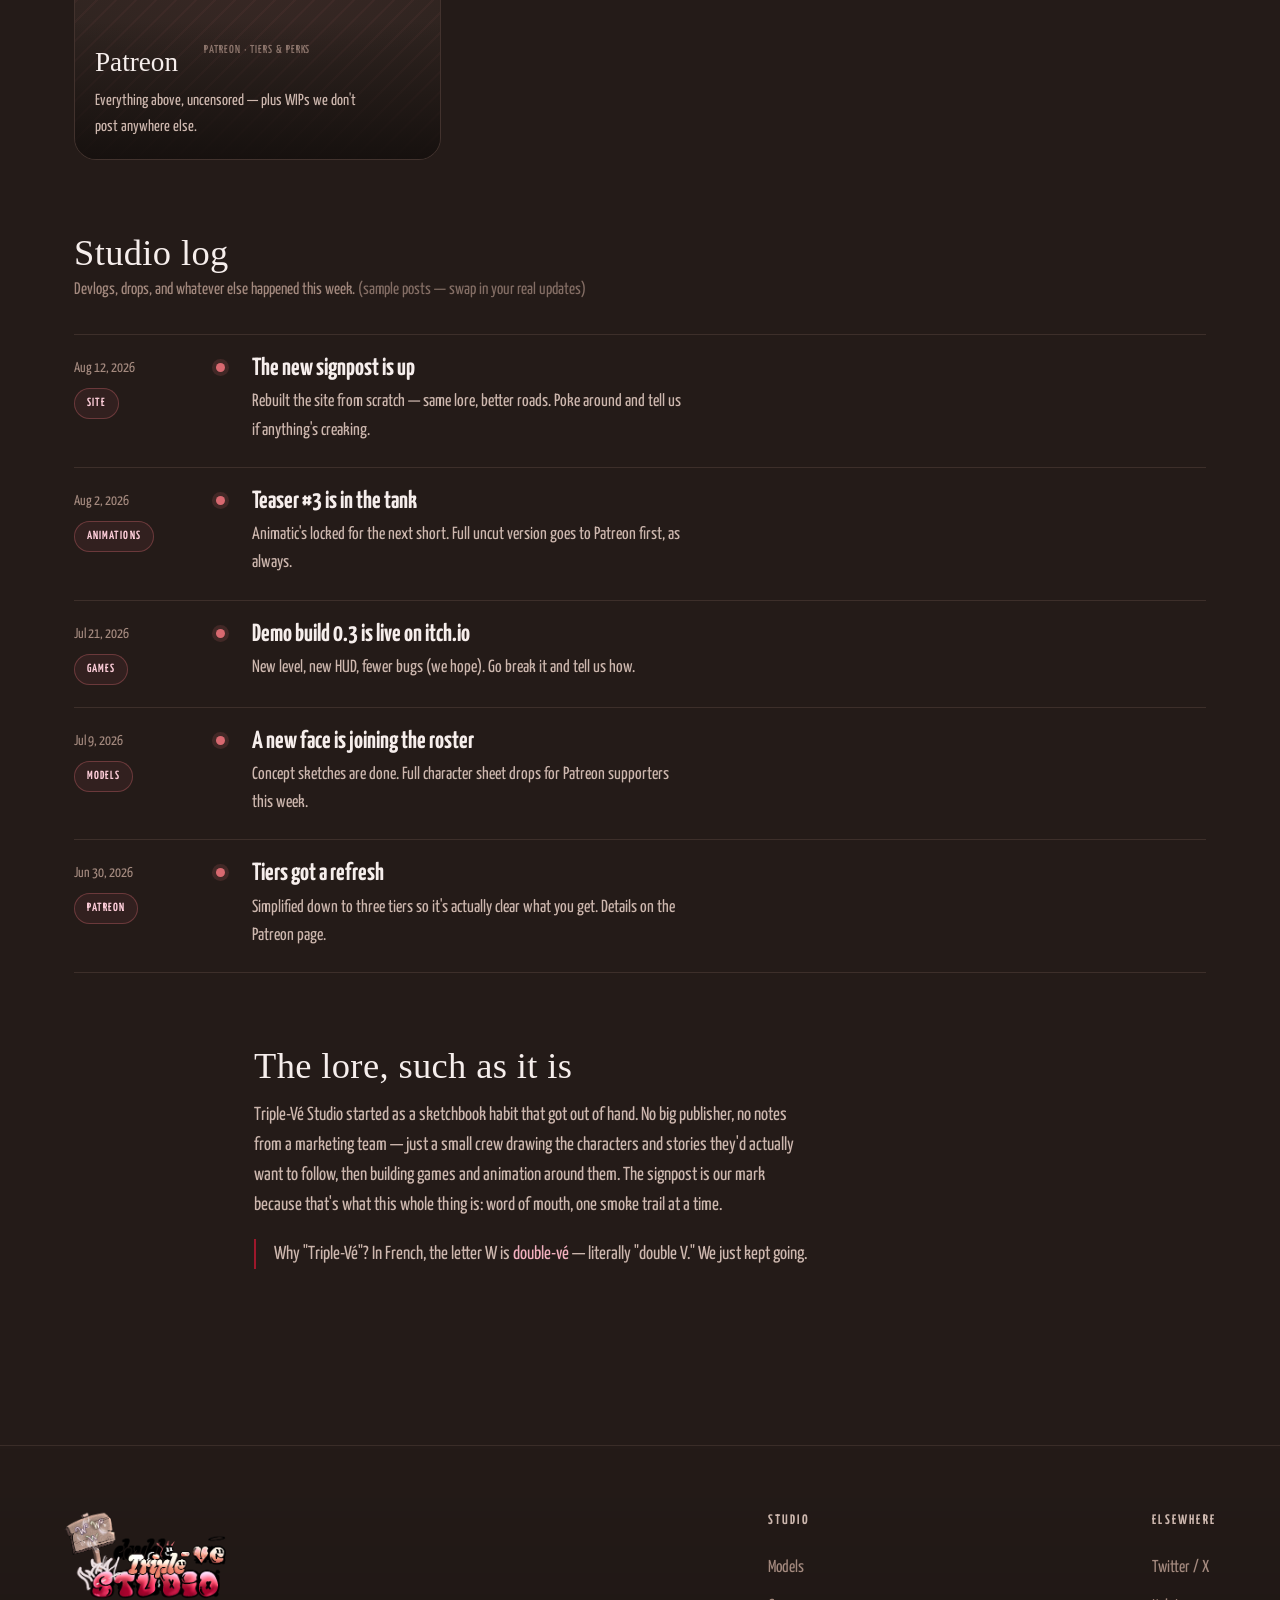
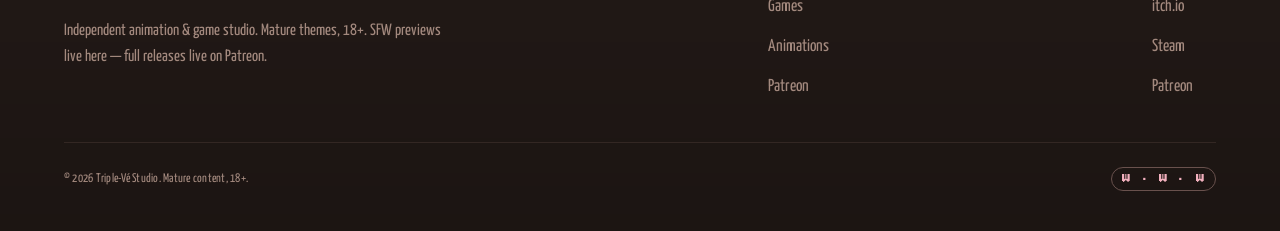
==== commit b7a70f76: "Add files via upload" ====
--- a/index.html
+++ b/index.html
@@ -36,6 +36,7 @@
 
 <!-- ═══ HEADER ═══ -->
 <header class="site-header">
+  <div class="header-fx" aria-hidden="true"></div>
   <a href="index.html" class="brand">
     <img class="brand-logo" src="assets/img/logo.png" alt="Triple-Vé Studio">
   </a>
--- a/assets/css/style.css
+++ b/assets/css/style.css
@@ -27,10 +27,6 @@
   --pink-400:#e6909b;
   --pink-500:#d86970;
   --pink-900:#9d182b;
-
-  /* ── Warm accent — sampled from the mascot art's pom-poms ──── */
-  --gold-300:#f9e08a;
-  --gold-500:#f4c430;
 
   /* ── Semantic tokens ───────────────────────────────────────── */
   --bg:            var(--brown-950);
@@ -87,19 +83,22 @@
   overflow-x:hidden;
 }
 
-/* Top-of-page glow — warm gold/cream light that lives behind the
-   hero/intro only, then settles back to flat brown as you scroll.
-   Sits in normal document flow (not viewport-fixed), so it never
-   repeats further down the page. */
+/* Top-of-page glow — the brand book's beige/cream swatch (accents
+   row, first chip), not viewport-fixed so it lives at the top of
+   the document only, then settles back to flat brown as you scroll.
+   Blurred into a soft bloom (same quality as the age-gate glow) and
+   sized to command real presence in the first viewport. */
 .page-glow{
   position:absolute;
-  top:0; left:0; right:0;
-  height:860px;
+  top:-10vh; left:-6vw; right:-6vw;
+  height:80vh;
+  min-height:660px;
   z-index:-1;
   pointer-events:none;
+  filter:blur(64px);
   background:
-    radial-gradient(62% 58% at 50% -6%, rgba(249,224,138,.20), transparent 68%),
-    radial-gradient(42% 42% at 88% 4%, rgba(246,238,236,.12), transparent 62%);
+    radial-gradient(46% 50% at 50% 20%, rgba(242,224,210,.62), transparent 68%),
+    radial-gradient(34% 38% at 84% 12%, rgba(242,224,210,.34), transparent 62%);
 }
 
 /* Grain — texture the surface belongs to, not decoration bolted on */
@@ -174,25 +173,60 @@
   position:sticky; top:0; z-index:40;
   display:flex; align-items:center; justify-content:space-between;
   gap:24px;
-  padding:26px var(--edge);
+  padding:14px var(--edge);
   background:rgba(36,27,24,.72);
   backdrop-filter: blur(14px) saturate(1.1);
   -webkit-backdrop-filter: blur(14px) saturate(1.1);
   border-bottom:1px solid rgba(137,107,96,.28);
-}
+  /* deliberately NOT overflow:hidden — the logo is meant to spill
+     past the bottom edge. The meteor layer clips itself instead. */
+}
+.header-fx{
+  position:absolute; inset:0;
+  overflow:hidden;
+  pointer-events:none;
+  z-index:-1;
+}
+.hfx{ position:absolute; right:-8%; will-change:transform, opacity; }
+.hfx-streak{
+  width:150px; height:2px; border-radius:2px;
+  background:linear-gradient(90deg, transparent, var(--pink-400) 45%, var(--pink-100) 82%, transparent);
+  filter:drop-shadow(0 0 6px rgba(216,105,112,.65));
+  animation: hfx-fly var(--dur,3.2s) linear forwards;
+}
+.hfx-glyph{
+  font-family:var(--font-display);
+  font-size:var(--gsize,1.4rem);
+  color:var(--pink-200);
+  text-shadow:0 0 10px rgba(216,105,112,.75), -22px 3px 16px rgba(216,105,112,.3);
+  animation: hfx-fly var(--dur,3.6s) linear forwards;
+}
+@keyframes hfx-fly{
+  0%{ transform:translateX(0); opacity:0; }
+  8%{ opacity:1; }
+  90%{ opacity:1; }
+  100%{ transform:translateX(-118vw); opacity:0; }
+}
+
 .brand{
-  display:flex; align-items:center;
-  text-decoration:none;
+  position:relative;
+  display:block;
+  width:200px;
+  align-self:stretch;
   flex-shrink:0;
 }
-.brand-logo{ height:118px; width:auto; }
-
-.nav{ display:flex; align-items:center; gap:6px; flex-wrap:wrap; }
+.brand-logo{
+  position:absolute;
+  left:0; top:6px;
+  height:222px; width:auto;
+}
+
+.nav{ display:flex; align-items:center; gap:20px; flex-wrap:wrap; }
 .nav a{
   position:relative;
-  font-family:var(--font-display); font-weight:400;
-  font-size:1.55rem; letter-spacing:.01em; text-transform:none;
-  padding:10px 22px; border-radius:999px;
+  font-family:var(--font-body); font-weight:600;
+  font-size:1.32rem; letter-spacing:.08em; text-transform:uppercase;
+  padding:11px 24px; border-radius:999px;
   text-decoration:none; color:var(--text-lo);
   transition:color .2s, background .2s;
 }
@@ -261,8 +295,8 @@
 ════════════════════════════════════════════════════════════════ */
 .contact-fab-zone{
   position:fixed; right:0; bottom:0; z-index:45;
-  width:300px; height:300px;
-  max-width:70vw; max-height:70vw;
+  width:380px; height:380px;
+  max-width:78vw; max-height:78vw;
   display:flex; align-items:flex-end; justify-content:flex-end;
   padding:32px;
   pointer-events:none;
@@ -275,7 +309,7 @@
 }
 .contact-fab.is-visible{ opacity:1; transform:none; pointer-events:auto; }
 .contact-fab .fab-art{
-  width:194px; height:auto;
+  width:226px; height:auto;
   filter:drop-shadow(0 18px 34px rgba(0,0,0,.5));
   transition:transform .35s var(--ease-out);
   border-radius:16px;
@@ -317,7 +351,7 @@
   display:flex; align-items:center; justify-content:center;
   padding:24px;
   background:
-    radial-gradient(60% 60% at 50% 20%, rgba(244,196,48,.16), transparent 60%),
+    radial-gradient(60% 60% at 50% 20%, rgba(216,105,112,.30), transparent 60%),
     rgba(18,13,11,.92);
   backdrop-filter:blur(10px);
 }
@@ -346,8 +380,8 @@
   opacity:.92;
 }
 .age-gate-body{ padding:52px 46px; display:flex; flex-direction:column; gap:20px; }
-.age-gate-body .brand{ margin-bottom:10px; align-self:center; }
-.age-gate-body .brand-logo{ height:150px; }
+.age-gate-body .brand{ margin-bottom:10px; align-self:center; width:auto; }
+.age-gate-body .brand-logo{ position:static; height:200px; }
 .age-gate-body h2{ font-size:2.2rem; text-align:center; }
 .age-gate-body p{ font-size:1.08rem; color:var(--text-muted); }
 .age-gate-actions{ display:flex; flex-direction:column; gap:12px; margin-top:10px; }
@@ -387,7 +421,7 @@
 ════════════════════════════════════════════════════════════════ */
 @media (max-width:900px){
   .nav{
-    position:fixed; inset:144px 0 auto 0; z-index:39;
+    position:fixed; inset:70px 0 auto 0; z-index:39;
     flex-direction:column; align-items:stretch; gap:2px;
     padding:14px var(--edge) 20px;
     background:rgba(36,27,24,.97);
@@ -398,8 +432,9 @@
   .nav a{ padding:14px; }
   body.nav-open .nav{ transform:translateY(0); opacity:1; pointer-events:auto; }
   .nav-toggle{ display:inline-flex; }
-  .brand-logo{ height:92px; }
-  .contact-fab-zone{ right:0; bottom:0; padding:18px; width:220px; height:220px; }
+  .brand{ width:118px; }
+  .brand-logo{ height:132px; top:4px; }
+  .contact-fab-zone{ right:0; bottom:0; padding:16px; width:260px; height:260px; }
   .contact-fab{ gap:8px; }
-  .contact-fab .fab-art{ width:128px; }
-}
+  .contact-fab .fab-art{ width:148px; }
+}
--- a/assets/css/pages.css
+++ b/assets/css/pages.css
@@ -36,8 +36,8 @@
   gap:24px;
   max-width:var(--container);
   margin-inline:auto;
-  padding:clamp(40px,6vw,88px) var(--edge) 20px;
-  min-height:calc(100svh - 78px);
+  padding:clamp(190px,10vw,230px) var(--edge) 20px;
+  min-height:calc(100svh - 86px);
 }
 .hero-kicker{
   font-size:.92rem; font-weight:700; letter-spacing:.2em; text-transform:uppercase;
@@ -153,8 +153,10 @@
 .peek-tile-desc{ font-size:1rem; color:var(--text-lo); max-width:38ch; }
 
 @media (max-width:900px){
-  .hero{ grid-template-columns:1fr; text-align:left; padding-top:32px; min-height:auto; }
+  .hero{ grid-template-columns:1fr; text-align:left; padding-top:96px; min-height:auto; }
   .hero-art{ order:-1; max-width:280px; margin-inline:auto; }
+  .page-intro{ padding-top:100px; }
+  .patreon-hero{ padding-top:100px; }
   .peek-shelf{ grid-template-columns:1fr 1fr; grid-auto-rows:170px; }
   .peek-tile--wide{ grid-column:span 2; grid-row:span 1; }
 }
@@ -168,7 +170,7 @@
 ════════════════════════════════════════════════════════════════ */
 .page-intro{
   max-width:var(--container); margin-inline:auto;
-  padding:clamp(48px,6vw,80px) var(--edge) 8px;
+  padding:clamp(190px,10vw,230px) var(--edge) 8px;
   display:flex; flex-wrap:wrap; gap:24px; justify-content:space-between; align-items:flex-end;
 }
 .page-intro h1{ font-size:var(--fs-h1); max-width:14ch; }
@@ -275,7 +277,7 @@
 ════════════════════════════════════════════════════════════════ */
 .patreon-hero{
   max-width:var(--container); margin-inline:auto;
-  padding:clamp(48px,6vw,80px) var(--edge) 20px;
+  padding:clamp(190px,10vw,230px) var(--edge) 20px;
   text-align:center;
 }
 .patreon-hero h1{ font-size:var(--fs-display); margin-bottom:18px; }
@@ -302,7 +304,7 @@
   background:linear-gradient(180deg, rgba(216,105,112,.12), var(--bg-elevated) 60%);
 }
 .tier-icon{
-  width:280px; height:auto;
+  width:210px; height:auto;
   align-self:center;
   display:block;
   margin-inline:auto;
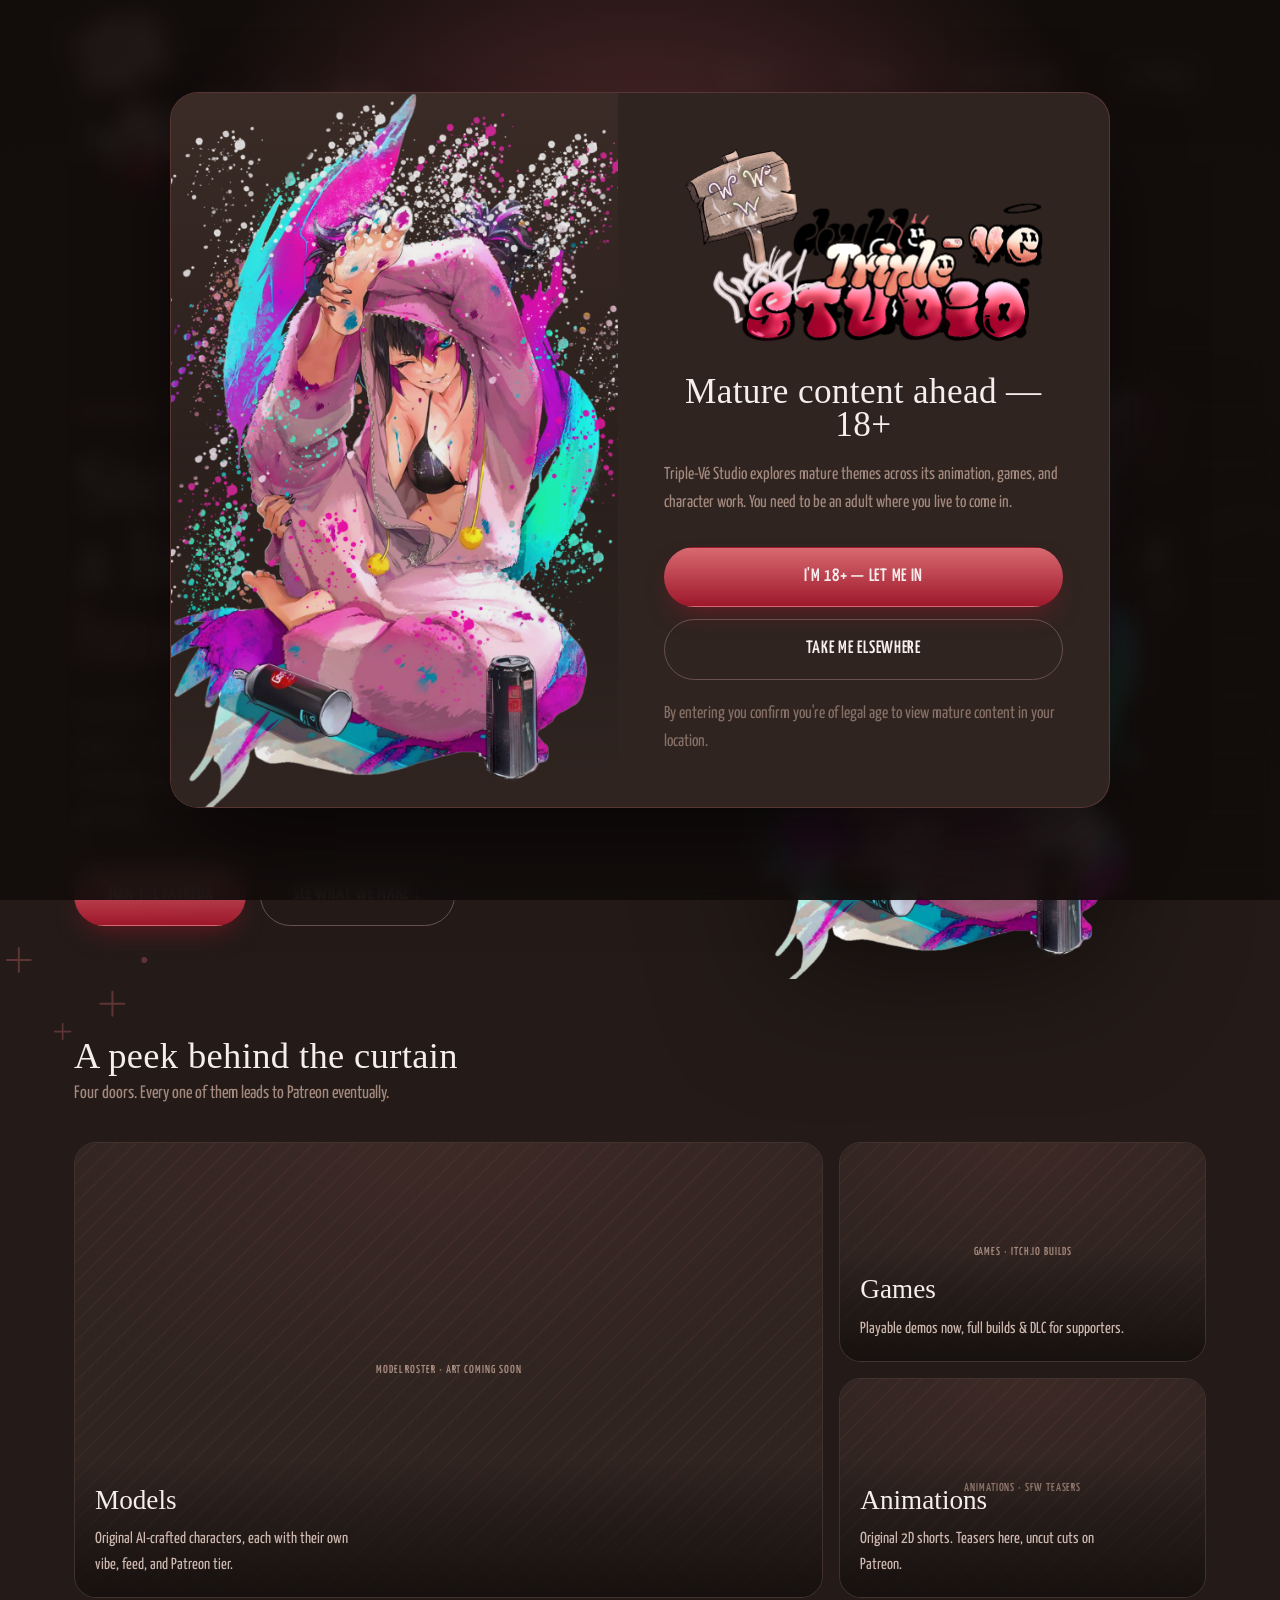
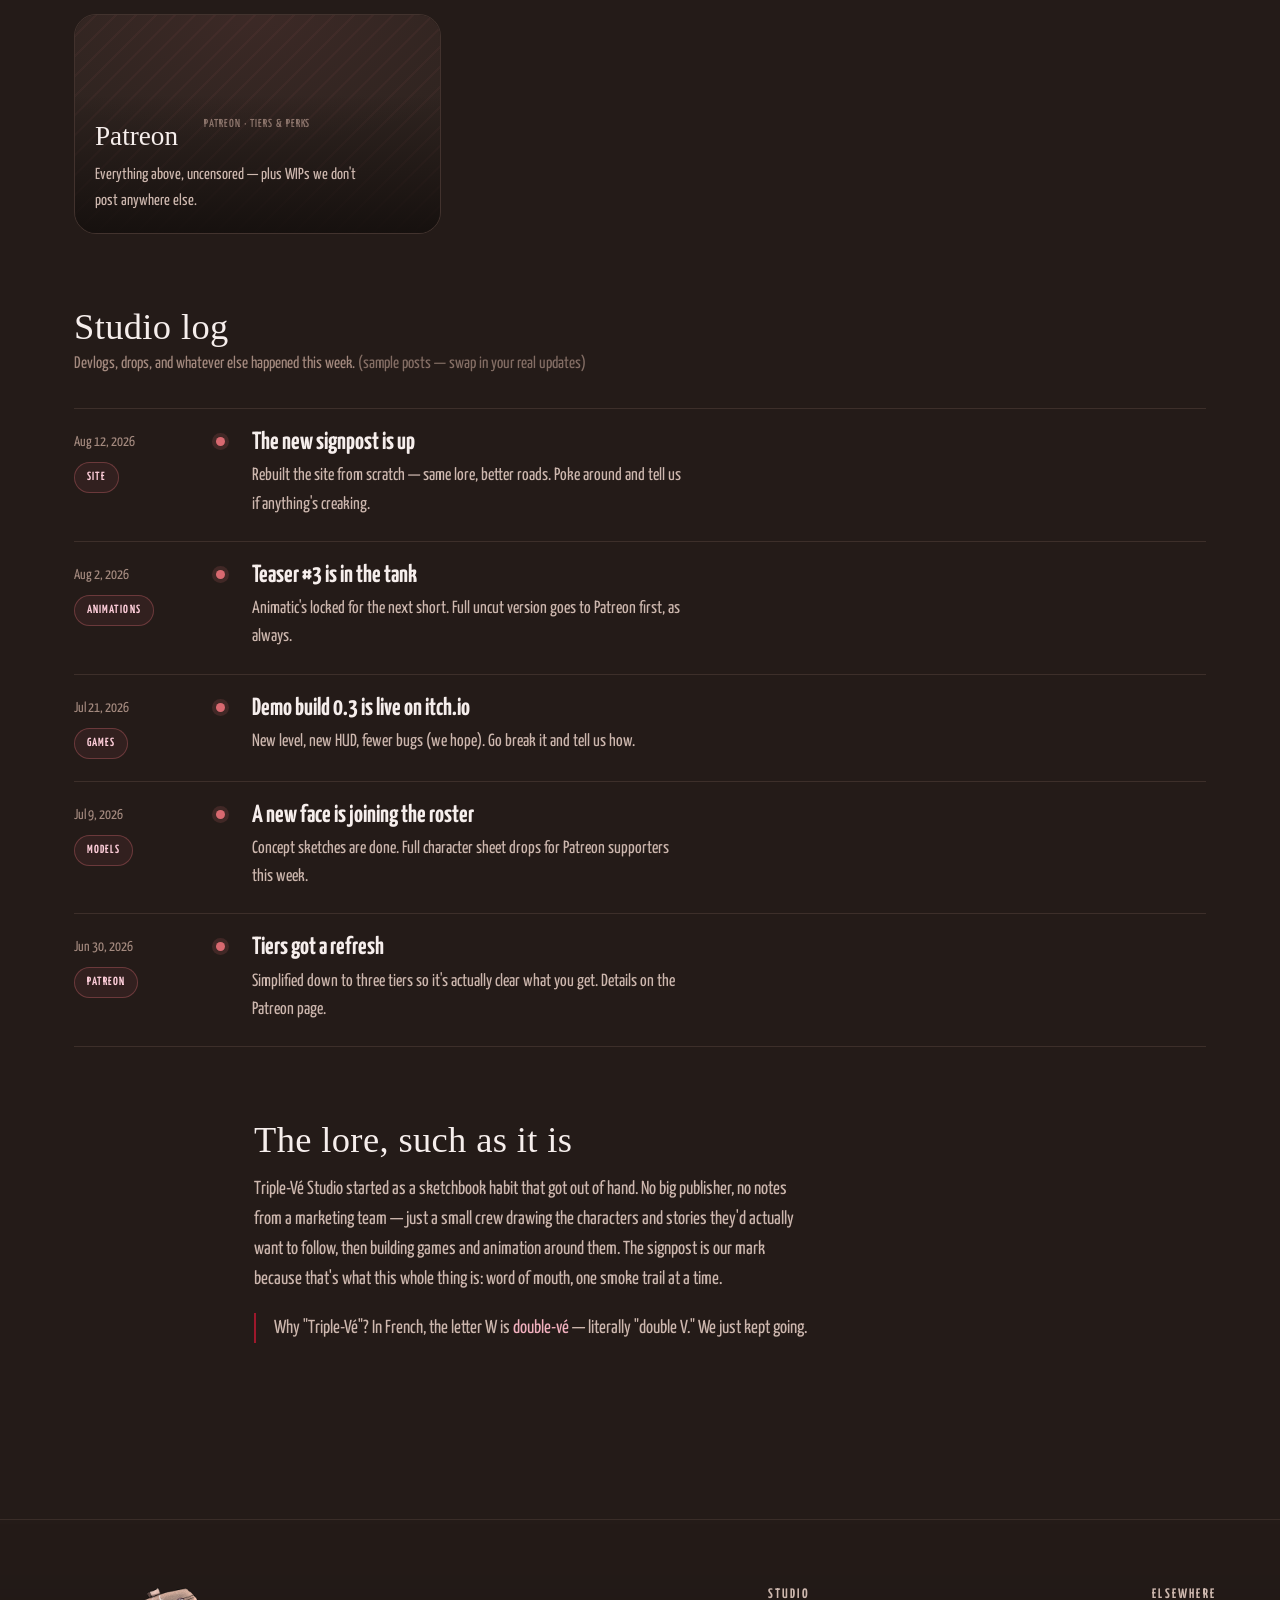
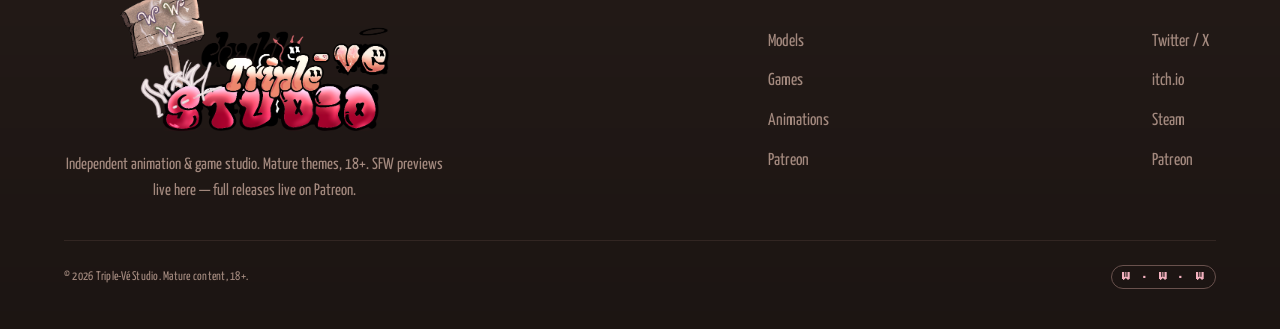
==== commit cf098be1: "Add files via upload" ====
--- a/index.html
+++ b/index.html
@@ -53,6 +53,19 @@
 
   <!-- ═══ HERO ═══ -->
   <section class="hero">
+    <svg class="doodle doodle--flourish" viewBox="0 0 140 140" aria-hidden="true">
+      <path d="M12 95 C 8 45, 55 8, 92 26 C 126 43, 112 88, 78 88 C 50 88, 48 58, 76 55" stroke="currentColor" stroke-width="2.5" stroke-linecap="round"/>
+    </svg>
+    <svg class="doodle doodle--sparkles" viewBox="0 0 180 110" aria-hidden="true">
+      <path d="M34 8 V32 M22 20 H46" stroke="currentColor" stroke-width="2" stroke-linecap="round"/>
+      <path d="M128 52 V76 M116 64 H140" stroke="currentColor" stroke-width="2" stroke-linecap="round"/>
+      <path d="M78 84 V100 M70 92 H86" stroke="currentColor" stroke-width="1.6" stroke-linecap="round"/>
+      <circle cx="160" cy="20" r="3" fill="currentColor" stroke="none"/>
+      <circle cx="10" cy="78" r="2.5" fill="currentColor" stroke="none"/>
+    </svg>
+    <svg class="doodle doodle--wave" viewBox="0 0 320 60" aria-hidden="true">
+      <path d="M0 30 Q 20 6, 40 30 T 80 30 T 120 30 T 160 30 T 200 30 T 240 30 T 280 30 T 320 30" stroke="currentColor" stroke-width="2" stroke-linecap="round" stroke-dasharray="1 11"/>
+    </svg>
     <div class="hero-copy">
       <p class="hero-kicker">Independent · Animation &amp; Game Studio · 18+</p>
       <h1 class="hero-title">Stories drawn<br>a little too <em>honestly.</em></h1>
--- a/assets/css/style.css
+++ b/assets/css/style.css
@@ -83,23 +83,8 @@
   overflow-x:hidden;
 }
 
-/* Top-of-page glow — the brand book's beige/cream swatch (accents
-   row, first chip), not viewport-fixed so it lives at the top of
-   the document only, then settles back to flat brown as you scroll.
-   Blurred into a soft bloom (same quality as the age-gate glow) and
-   sized to command real presence in the first viewport. */
-.page-glow{
-  position:absolute;
-  top:-10vh; left:-6vw; right:-6vw;
-  height:80vh;
-  min-height:660px;
-  z-index:-1;
-  pointer-events:none;
-  filter:blur(64px);
-  background:
-    radial-gradient(46% 50% at 50% 20%, rgba(242,224,210,.62), transparent 68%),
-    radial-gradient(34% 38% at 84% 12%, rgba(242,224,210,.34), transparent 62%);
-}
+/* Flat brown, as it was originally — no top glow. */
+.page-glow{ display:none; }
 
 /* Grain — texture the surface belongs to, not decoration bolted on */
 body::before{
@@ -110,6 +95,29 @@
   opacity:.05;
   mix-blend-mode:overlay;
   background-image:url("data:image/svg+xml,%3Csvg xmlns='http://www.w3.org/2000/svg' width='140' height='140'%3E%3Cfilter id='n'%3E%3CfeTurbulence type='fractalNoise' baseFrequency='0.9' numOctaves='2' stitchTiles='stitch'/%3E%3C/filter%3E%3Crect width='100%25' height='100%25' filter='url(%23n)'/%3E%3C/svg%3E");
+}
+
+/* Checkerboard line-art texture — thin pink grid lines, very faint,
+   tiled site-wide behind everything. Outline only, no fill, so it
+   reads as texture rather than pattern. */
+body::after{
+  content:"";
+  position:fixed; inset:0;
+  pointer-events:none;
+  z-index:1;
+  opacity:.07;
+  background-image:url("data:image/svg+xml,%3Csvg xmlns='http://www.w3.org/2000/svg' width='58' height='58'%3E%3Cpath d='M0 .5H58M.5 0V58' fill='none' stroke='%23e6909b' stroke-width='1'/%3E%3C/svg%3E");
+}
+
+/* Decorative line-art — thin pink doodles scattered in open space,
+   never on top of readable content. Same hand-drawn linework
+   language as the signpost icon. */
+.doodle{
+  position:absolute;
+  pointer-events:none;
+  z-index:0;
+  color:var(--pink-500);
+  fill:none;
 }
 
 /* ── Browser surfaces — themed, not left to defaults ─────────────── */
@@ -173,13 +181,14 @@
   position:sticky; top:0; z-index:40;
   display:flex; align-items:center; justify-content:space-between;
   gap:24px;
-  padding:14px var(--edge);
+  padding:51px var(--edge);
   background:rgba(36,27,24,.72);
   backdrop-filter: blur(14px) saturate(1.1);
   -webkit-backdrop-filter: blur(14px) saturate(1.1);
   border-bottom:1px solid rgba(137,107,96,.28);
   /* deliberately NOT overflow:hidden — the logo is meant to spill
-     past the bottom edge. The meteor layer clips itself instead. */
+     past the bottom edge, right where "STUDIO" begins. The meteor
+     layer clips itself instead. */
 }
 .header-fx{
   position:absolute; inset:0;
@@ -189,23 +198,30 @@
 }
 .hfx{ position:absolute; right:-8%; will-change:transform, opacity; }
 .hfx-streak{
-  width:150px; height:2px; border-radius:2px;
-  background:linear-gradient(90deg, transparent, var(--pink-400) 45%, var(--pink-100) 82%, transparent);
-  filter:drop-shadow(0 0 6px rgba(216,105,112,.65));
-  animation: hfx-fly var(--dur,3.2s) linear forwards;
+  width:170px; height:2px; border-radius:2px;
+  background:linear-gradient(90deg, transparent, var(--pink-400) 42%, var(--pink-100) 80%, transparent);
+  filter:drop-shadow(0 0 7px rgba(216,105,112,.7));
+  animation: hfx-fly var(--dur,6s) cubic-bezier(.4,0,.2,1) forwards;
 }
 .hfx-glyph{
   font-family:var(--font-display);
   font-size:var(--gsize,1.4rem);
   color:var(--pink-200);
   text-shadow:0 0 10px rgba(216,105,112,.75), -22px 3px 16px rgba(216,105,112,.3);
-  animation: hfx-fly var(--dur,3.6s) linear forwards;
+  animation: hfx-fly var(--dur,6.5s) cubic-bezier(.4,0,.2,1) forwards;
+}
+.hfx-wisp{
+  width:var(--size,12px); height:var(--size,12px); border-radius:50%;
+  background:radial-gradient(circle, rgba(246,238,236,.92), rgba(246,238,236,0) 70%);
+  filter:drop-shadow(0 0 6px rgba(216,105,112,.5));
+  animation: hfx-fly var(--dur,12s) linear forwards;
 }
 @keyframes hfx-fly{
   0%{ transform:translateX(0); opacity:0; }
   8%{ opacity:1; }
-  90%{ opacity:1; }
-  100%{ transform:translateX(-118vw); opacity:0; }
+  28%{ opacity:1; }
+  50%{ opacity:0; }
+  100%{ transform:translateX(var(--travel, -70vw)); opacity:0; }
 }
 
 .brand{
@@ -217,8 +233,9 @@
 }
 .brand-logo{
   position:absolute;
-  left:0; top:6px;
-  height:222px; width:auto;
+  left:0; top:-43px;
+  height:185px; width:auto;
+  max-width:none;
 }
 
 .nav{ display:flex; align-items:center; gap:20px; flex-wrap:wrap; }
@@ -266,8 +283,8 @@
   padding-bottom:36px;
 }
 .footer-brand{ max-width:380px; }
-.footer-brand img{ height:90px; margin-bottom:18px; }
-.footer-brand p{ font-size:1.02rem; color:var(--text-muted); }
+.footer-brand img{ height:150px; margin:0 auto 18px; display:block; }
+.footer-brand p{ font-size:1.02rem; color:var(--text-muted); text-align:center; }
 .footer-col h4{
   font-family:var(--font-body); font-weight:700; font-size:.86rem;
   letter-spacing:.16em; text-transform:uppercase; color:var(--text-lo);
@@ -420,8 +437,9 @@
    RESPONSIVE — shared breakpoints
 ════════════════════════════════════════════════════════════════ */
 @media (max-width:900px){
+  .site-header{ padding:27px var(--edge); }
   .nav{
-    position:fixed; inset:70px 0 auto 0; z-index:39;
+    position:fixed; inset:97px 0 auto 0; z-index:39;
     flex-direction:column; align-items:stretch; gap:2px;
     padding:14px var(--edge) 20px;
     background:rgba(36,27,24,.97);
@@ -432,8 +450,8 @@
   .nav a{ padding:14px; }
   body.nav-open .nav{ transform:translateY(0); opacity:1; pointer-events:auto; }
   .nav-toggle{ display:inline-flex; }
-  .brand{ width:118px; }
-  .brand-logo{ height:132px; top:4px; }
+  .brand{ width:98px; }
+  .brand-logo{ height:110px; top:-21px; }
   .contact-fab-zone{ right:0; bottom:0; padding:16px; width:260px; height:260px; }
   .contact-fab{ gap:8px; }
   .contact-fab .fab-art{ width:148px; }
--- a/assets/css/pages.css
+++ b/assets/css/pages.css
@@ -165,6 +165,16 @@
   .peek-tile--wide{ grid-column:span 1; }
 }
 
+/* ── Doodles — landing page placements ───────────────────────────── */
+.doodle--flourish{ width:15vw; max-width:230px; top:-2%; right:14%; opacity:.3; }
+.doodle--sparkles{ width:14vw; max-width:200px; bottom:-6%; left:-2%; opacity:.32; }
+.doodle--wave{ width:70vw; max-width:640px; top:38%; right:-8%; opacity:.14; }
+@media (max-width:900px){
+  .doodle--flourish{ width:120px; top:-4%; right:2%; }
+  .doodle--sparkles{ width:110px; bottom:-3%; left:-4%; }
+  .doodle--wave{ width:130vw; top:30%; right:-20%; }
+}
+
 /* ════════════════════════════════════════════════════════════════
    INNER PAGES — shared intro block
 ════════════════════════════════════════════════════════════════ */
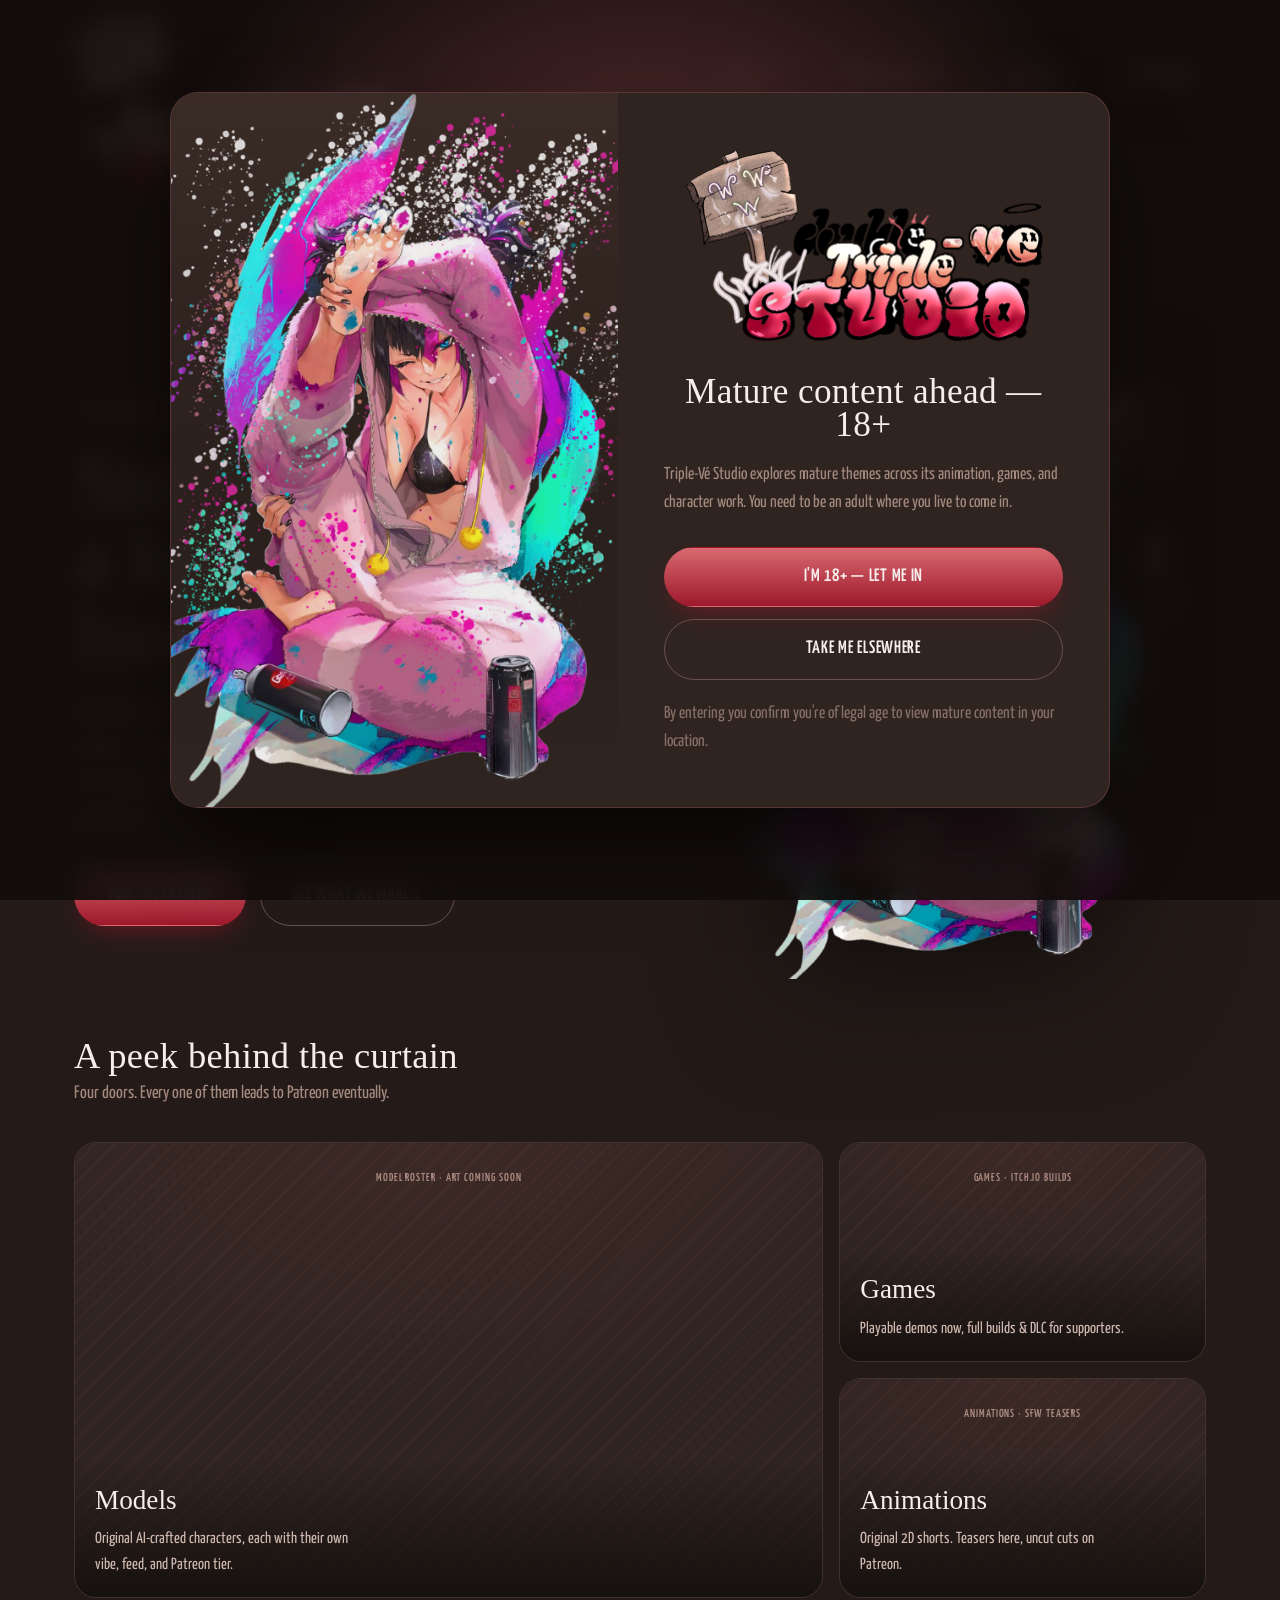
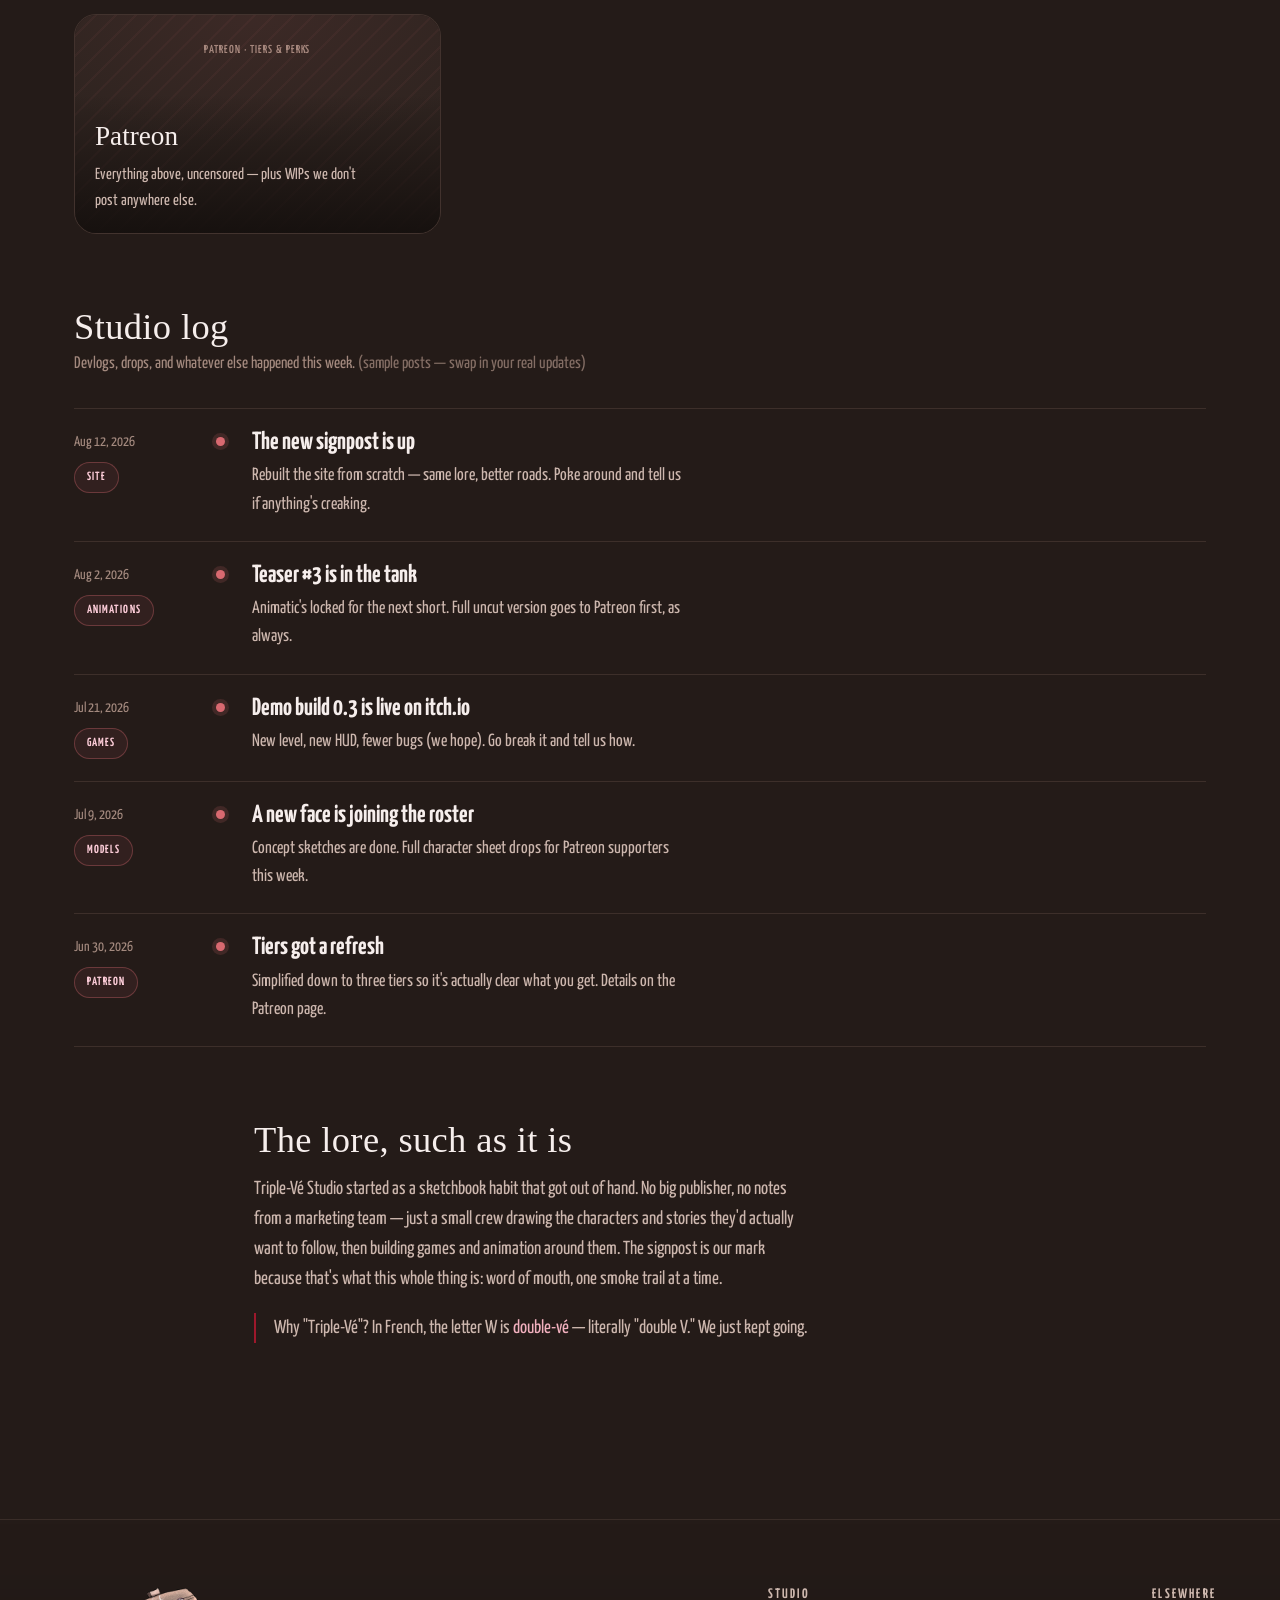
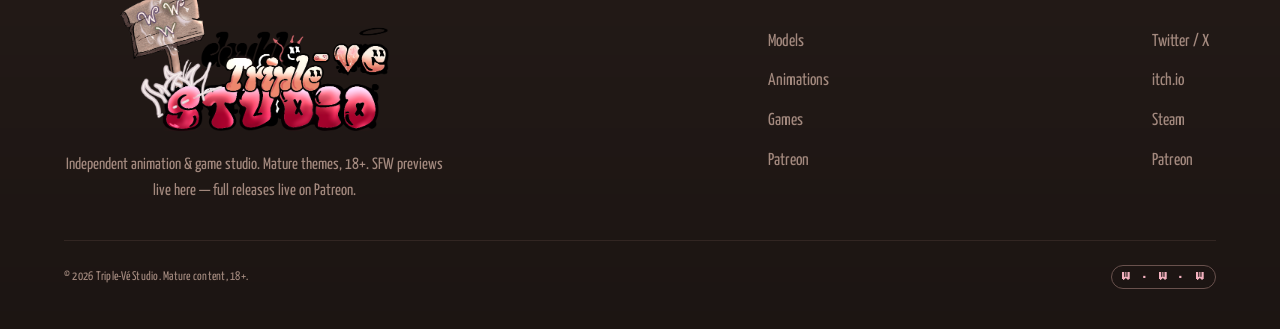
==== commit efab3511: "Add files via upload" ====
--- a/index.html
+++ b/index.html
@@ -13,8 +13,6 @@
 </head>
 <body>
 
-<div class="page-glow" aria-hidden="true"></div>
-
 <!-- ═══ AGE GATE ═══ -->
 <div class="age-gate" role="dialog" aria-modal="true" aria-labelledby="gate-title">
   <div class="age-gate-card">
@@ -43,8 +41,8 @@
   <button class="nav-toggle" aria-label="Toggle menu"><span></span></button>
   <nav class="nav">
     <a href="models.html">Models</a>
+    <a href="animations.html">Animations</a>
     <a href="games.html">Games</a>
-    <a href="animations.html">Animations</a>
     <a href="patreon.html" class="nav-cta">Patreon</a>
   </nav>
 </header>
@@ -53,19 +51,6 @@
 
   <!-- ═══ HERO ═══ -->
   <section class="hero">
-    <svg class="doodle doodle--flourish" viewBox="0 0 140 140" aria-hidden="true">
-      <path d="M12 95 C 8 45, 55 8, 92 26 C 126 43, 112 88, 78 88 C 50 88, 48 58, 76 55" stroke="currentColor" stroke-width="2.5" stroke-linecap="round"/>
-    </svg>
-    <svg class="doodle doodle--sparkles" viewBox="0 0 180 110" aria-hidden="true">
-      <path d="M34 8 V32 M22 20 H46" stroke="currentColor" stroke-width="2" stroke-linecap="round"/>
-      <path d="M128 52 V76 M116 64 H140" stroke="currentColor" stroke-width="2" stroke-linecap="round"/>
-      <path d="M78 84 V100 M70 92 H86" stroke="currentColor" stroke-width="1.6" stroke-linecap="round"/>
-      <circle cx="160" cy="20" r="3" fill="currentColor" stroke="none"/>
-      <circle cx="10" cy="78" r="2.5" fill="currentColor" stroke="none"/>
-    </svg>
-    <svg class="doodle doodle--wave" viewBox="0 0 320 60" aria-hidden="true">
-      <path d="M0 30 Q 20 6, 40 30 T 80 30 T 120 30 T 160 30 T 200 30 T 240 30 T 280 30 T 320 30" stroke="currentColor" stroke-width="2" stroke-linecap="round" stroke-dasharray="1 11"/>
-    </svg>
     <div class="hero-copy">
       <p class="hero-kicker">Independent · Animation &amp; Game Studio · 18+</p>
       <h1 class="hero-title">Stories drawn<br>a little too <em>honestly.</em></h1>
@@ -210,8 +195,8 @@
     <div class="footer-col">
       <h4>Studio</h4>
       <a href="models.html">Models</a>
+      <a href="animations.html">Animations</a>
       <a href="games.html">Games</a>
-      <a href="animations.html">Animations</a>
       <a href="patreon.html">Patreon</a>
     </div>
     <div class="footer-col">
--- a/assets/css/style.css
+++ b/assets/css/style.css
@@ -83,8 +83,7 @@
   overflow-x:hidden;
 }
 
-/* Flat brown, as it was originally — no top glow. */
-.page-glow{ display:none; }
+/* Flat brown, as it was originally — no top glow, no texture. */
 
 /* Grain — texture the surface belongs to, not decoration bolted on */
 body::before{
@@ -95,29 +94,6 @@
   opacity:.05;
   mix-blend-mode:overlay;
   background-image:url("data:image/svg+xml,%3Csvg xmlns='http://www.w3.org/2000/svg' width='140' height='140'%3E%3Cfilter id='n'%3E%3CfeTurbulence type='fractalNoise' baseFrequency='0.9' numOctaves='2' stitchTiles='stitch'/%3E%3C/filter%3E%3Crect width='100%25' height='100%25' filter='url(%23n)'/%3E%3C/svg%3E");
-}
-
-/* Checkerboard line-art texture — thin pink grid lines, very faint,
-   tiled site-wide behind everything. Outline only, no fill, so it
-   reads as texture rather than pattern. */
-body::after{
-  content:"";
-  position:fixed; inset:0;
-  pointer-events:none;
-  z-index:1;
-  opacity:.07;
-  background-image:url("data:image/svg+xml,%3Csvg xmlns='http://www.w3.org/2000/svg' width='58' height='58'%3E%3Cpath d='M0 .5H58M.5 0V58' fill='none' stroke='%23e6909b' stroke-width='1'/%3E%3C/svg%3E");
-}
-
-/* Decorative line-art — thin pink doodles scattered in open space,
-   never on top of readable content. Same hand-drawn linework
-   language as the signpost icon. */
-.doodle{
-  position:absolute;
-  pointer-events:none;
-  z-index:0;
-  color:var(--pink-500);
-  fill:none;
 }
 
 /* ── Browser surfaces — themed, not left to defaults ─────────────── */
--- a/assets/css/pages.css
+++ b/assets/css/pages.css
@@ -141,7 +141,11 @@
   transition:transform .4s var(--ease-out), border-color .3s;
 }
 .peek-tile--wide{ grid-column:span 2; grid-row:span 2; }
-.peek-tile .peek-tile-media{ position:absolute; inset:0; border-radius:0; border:none; }
+.peek-tile .peek-tile-media{
+  position:absolute; inset:0; border-radius:0; border:none;
+  align-items:flex-start;
+  padding-top:26px;
+}
 .peek-tile:hover{ transform:translateY(-6px); border-color:var(--pink-500); }
 .peek-tile-label{
   position:absolute; left:0; right:0; bottom:0; z-index:2;
@@ -163,16 +167,6 @@
 @media (max-width:560px){
   .peek-shelf{ grid-template-columns:1fr; }
   .peek-tile--wide{ grid-column:span 1; }
-}
-
-/* ── Doodles — landing page placements ───────────────────────────── */
-.doodle--flourish{ width:15vw; max-width:230px; top:-2%; right:14%; opacity:.3; }
-.doodle--sparkles{ width:14vw; max-width:200px; bottom:-6%; left:-2%; opacity:.32; }
-.doodle--wave{ width:70vw; max-width:640px; top:38%; right:-8%; opacity:.14; }
-@media (max-width:900px){
-  .doodle--flourish{ width:120px; top:-4%; right:2%; }
-  .doodle--sparkles{ width:110px; bottom:-3%; left:-4%; }
-  .doodle--wave{ width:130vw; top:30%; right:-20%; }
 }
 
 /* ════════════════════════════════════════════════════════════════
